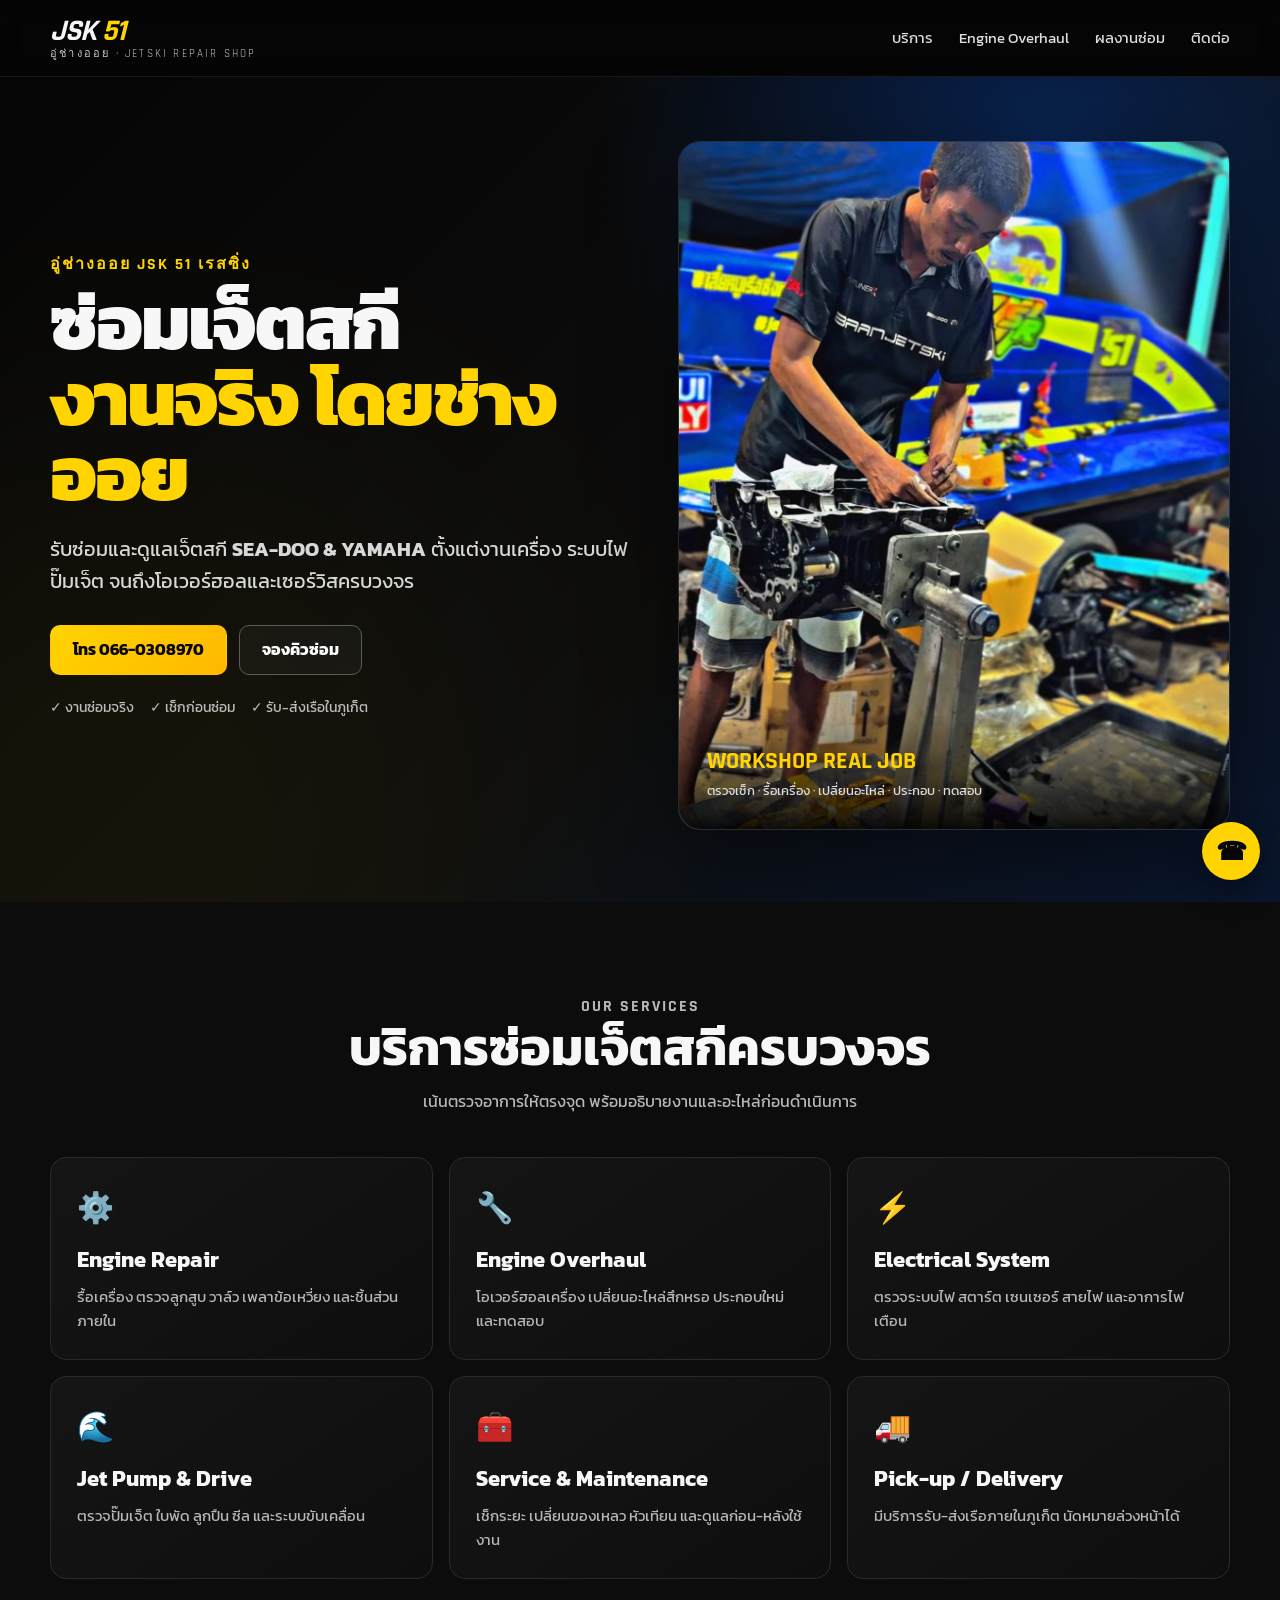
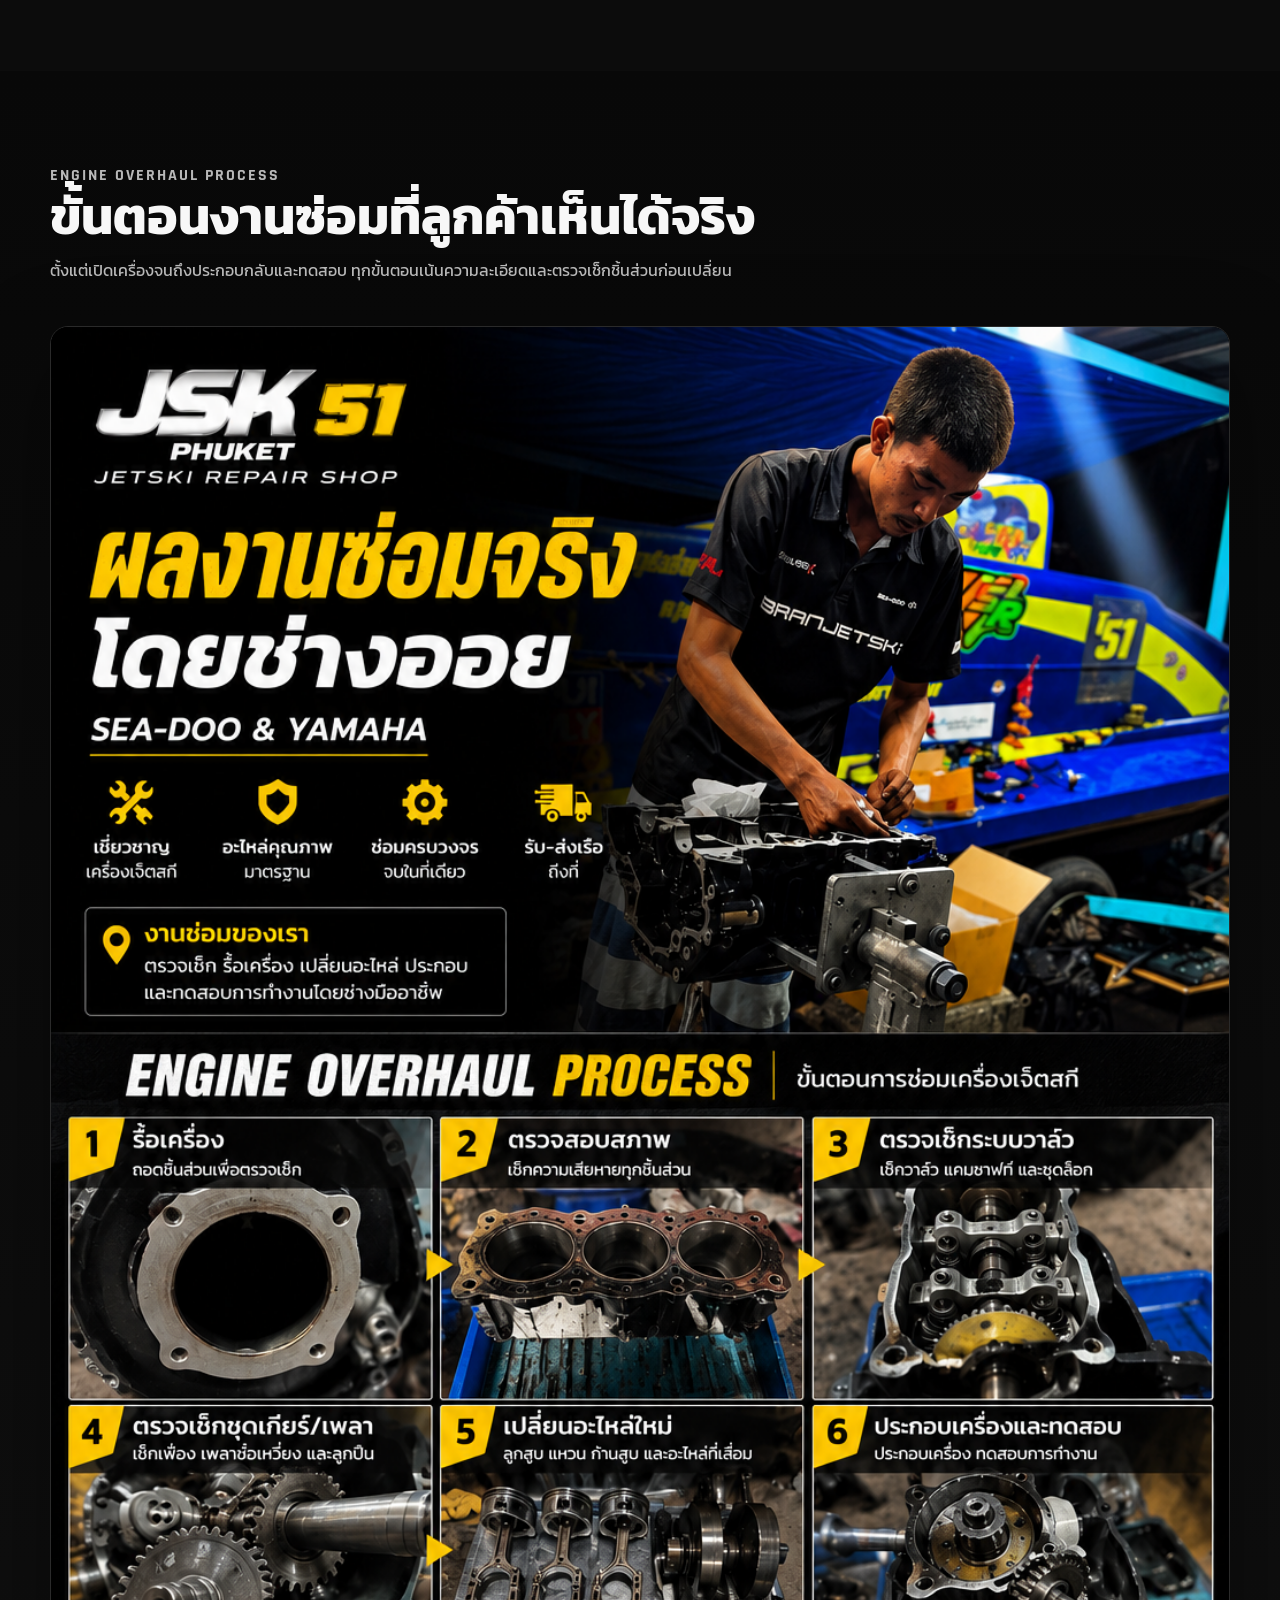
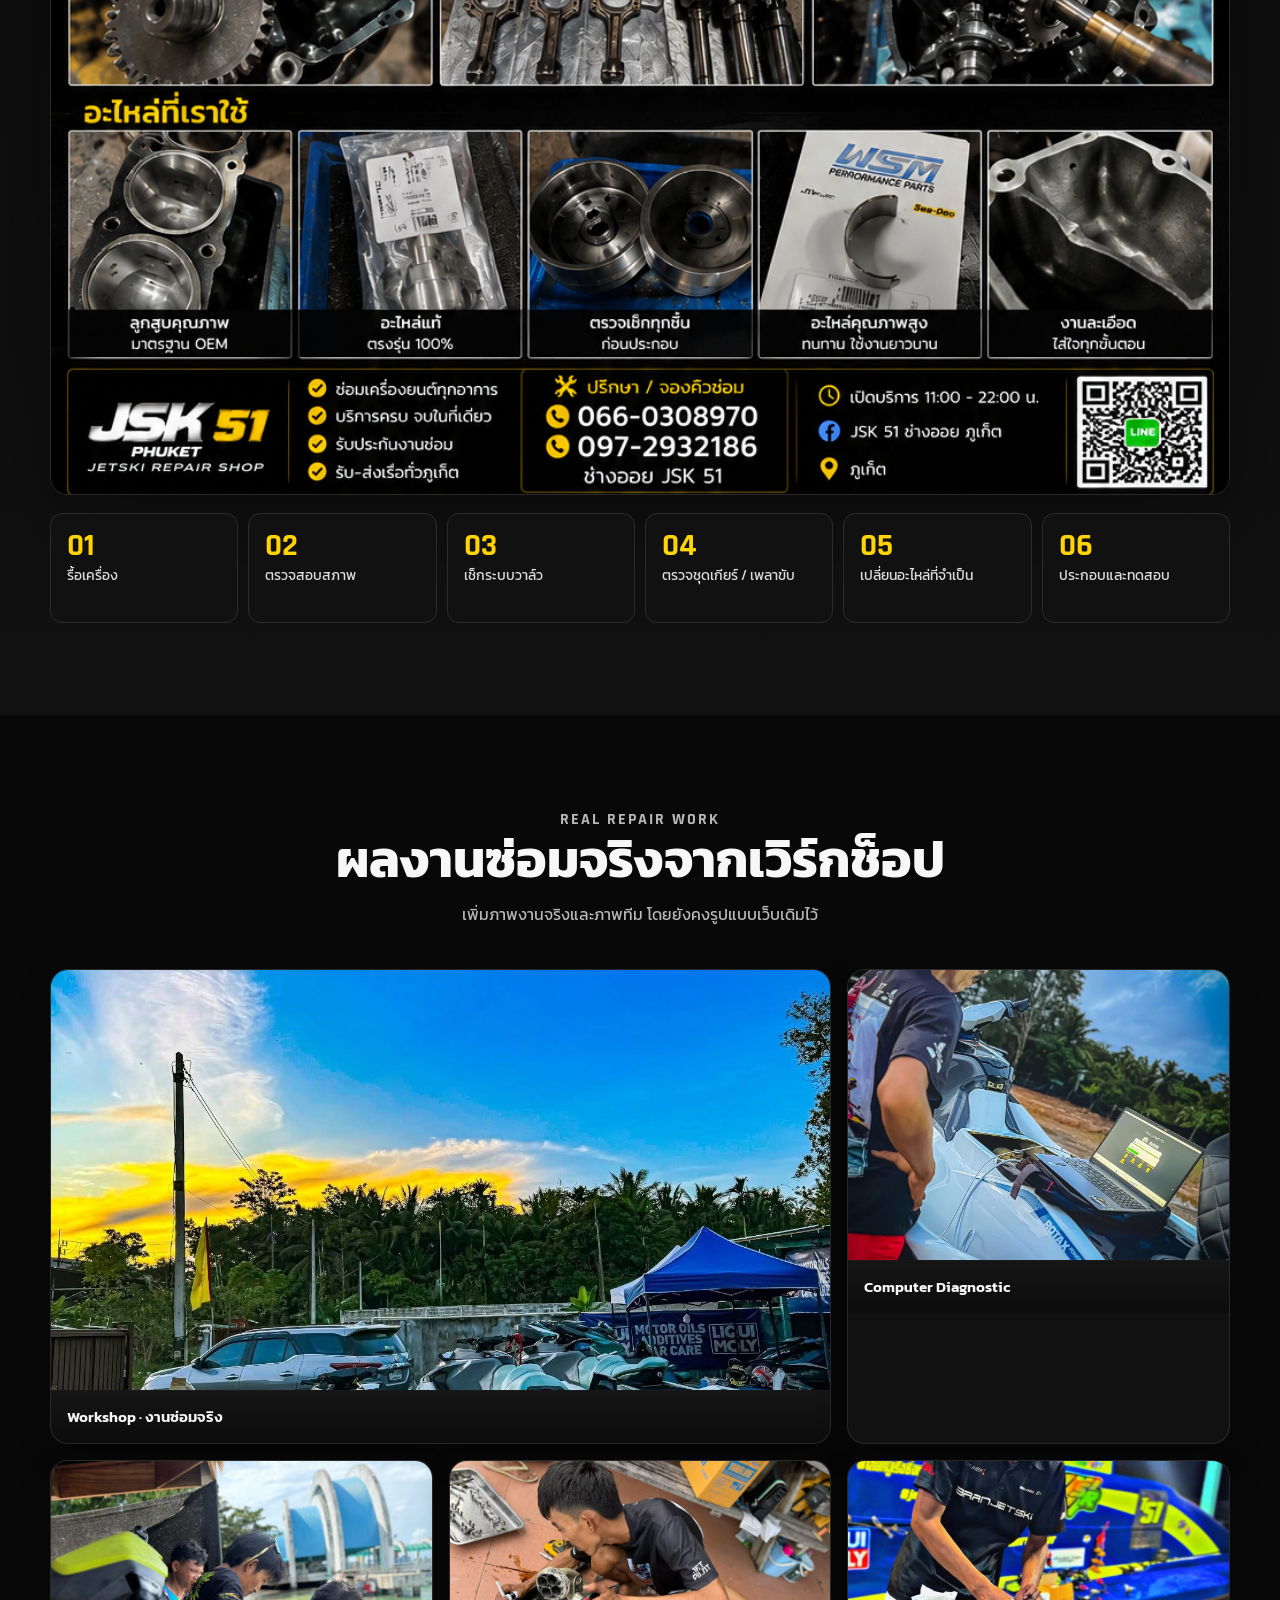
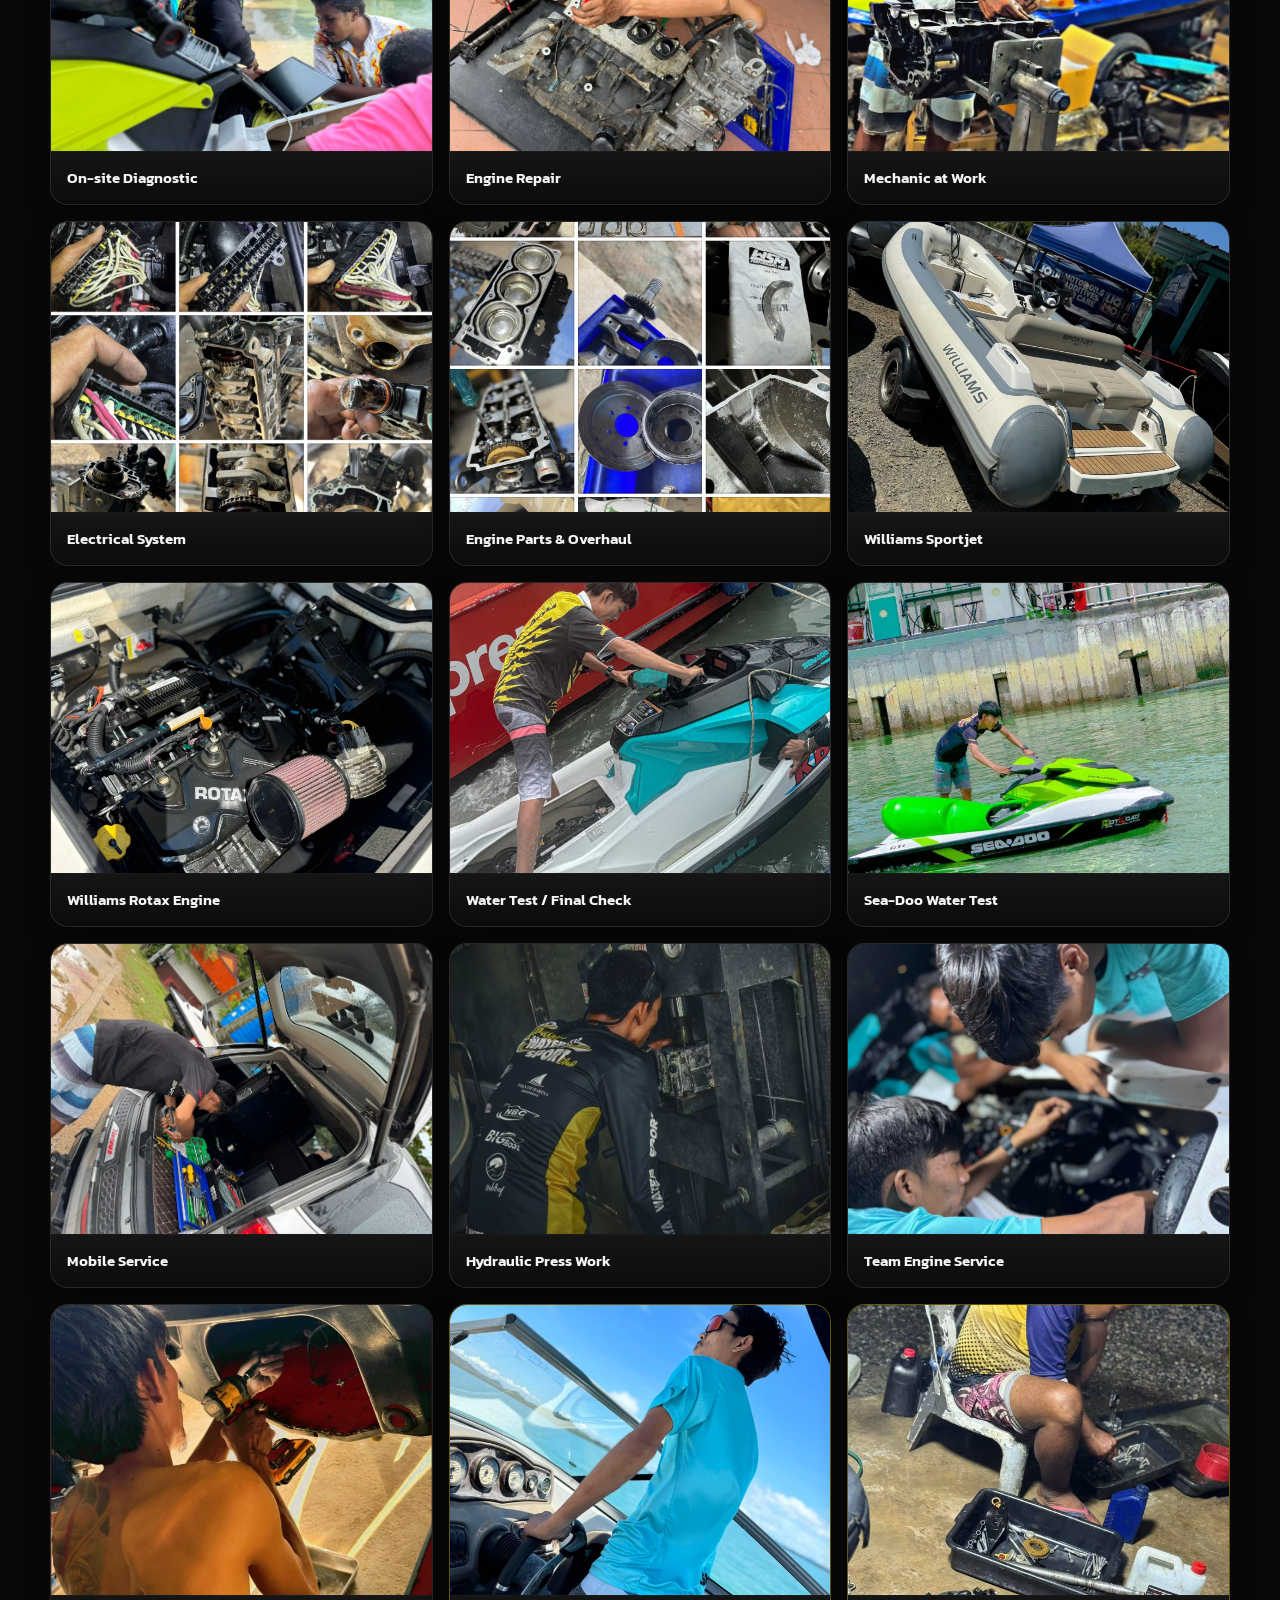
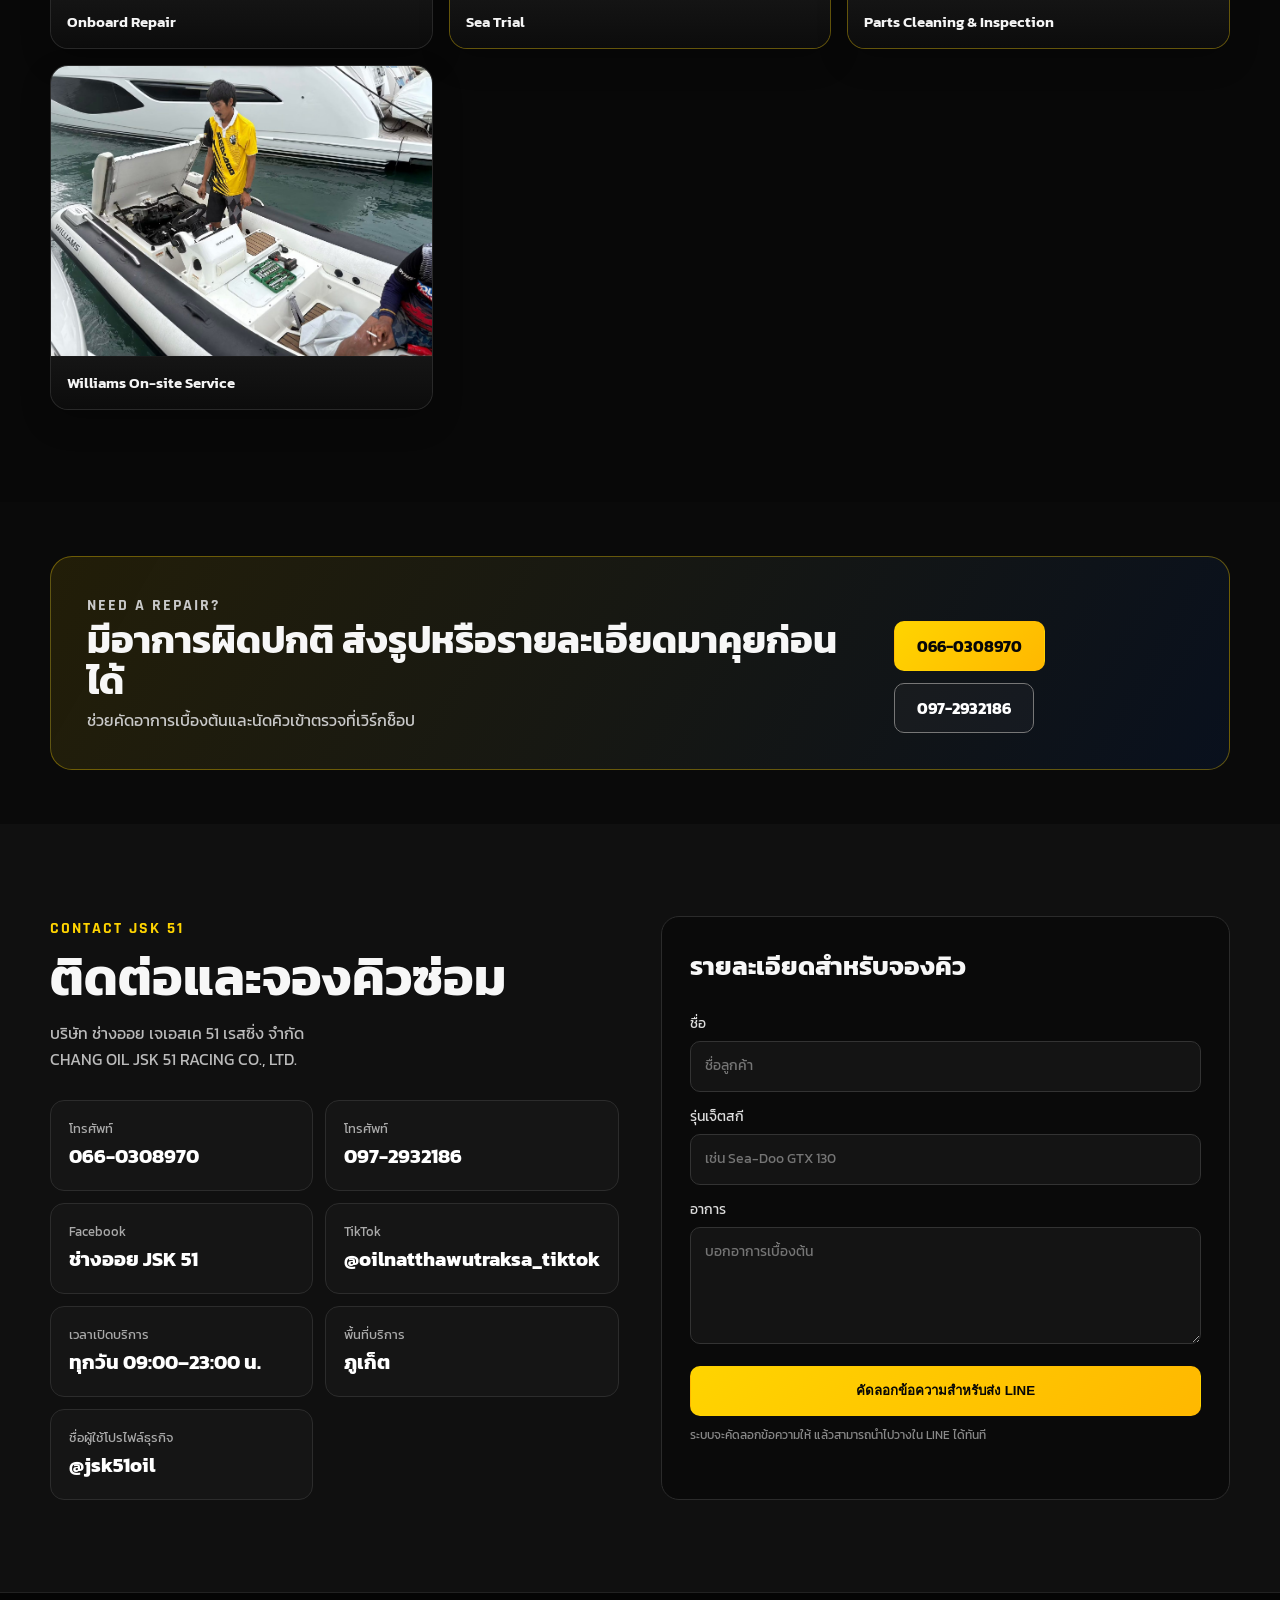
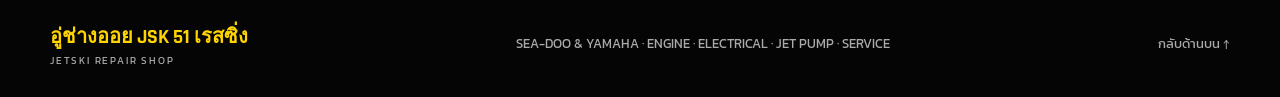
==== index.html @ 85e7b289 "Add files via upload" ====
<!doctype html>
<html lang="th">
<head>
  <meta charset="utf-8">
  <meta name="viewport" content="width=device-width, initial-scale=1">
  <title>อู่ช่างออย JSK 51 เรสซิ่ง | ซ่อมเจ็ตสกี Sea-Doo Yamaha ภูเก็ต</title>

<meta name="description" content="อู่ช่างออย JSK 51 เรสซิ่ง ภูเก็ต รับซ่อมเจ็ตสกี Sea-Doo และ Yamaha งานเครื่อง Engine Overhaul ระบบไฟ ปั๊มเจ็ต เซอร์วิส ตรวจเช็กด้วยคอมพิวเตอร์ และรับ-ส่งเรือในภูเก็ต โทร 066-0308970">

<meta name="robots" content="index, follow">

<link rel="canonical" href="https://rodmayonly-web.github.io/-JSK51-OIL-JETSKI/">

<meta property="og:title" content="อู่ช่างออย JSK 51 เรสซิ่ง | Jetski Repair Shop Phuket">
<meta property="og:description" content="รับซ่อมเจ็ตสกี Sea-Doo & Yamaha งานเครื่อง ระบบไฟ ปั๊มเจ็ต Engine Overhaul และบริการรับ-ส่งในภูเก็ต">
<meta property="og:type" content="website">
<meta property="og:url" content="https://rodmayonly-web.github.io/-JSK51-OIL-JETSKI/">
<meta property="og:image" content="https://rodmayonly-web.github.io/-JSK51-OIL-JETSKI/workshop-main.jpg">

<meta name="twitter:card" content="summary_large_image">

<link rel="preconnect" href="https://fonts.googleapis.com">
<link rel="preconnect" href="https://fonts.gstatic.com" crossorigin>
<link href="https://fonts.googleapis.com/css2?family=Kanit:wght@300;400;500;600;700;800&family=Rajdhani:wght@600;700&display=swap" rel="stylesheet">
<link rel="stylesheet" href="styles.css">
</head>
<body>
  <header class="site-header" id="top">
    <div class="container nav">
      <a class="brand" href="#top" aria-label="อู่ช่างออย JSK 51 เรสซิ่ง">
        <span class="brand-main">JSK <b>51</b></span>
        <span class="brand-sub">อู่ช่างออย · JETSKI REPAIR SHOP</span>
      </a>
      <button class="menu-btn" aria-label="เปิดเมนู" aria-expanded="false">☰</button>
      <nav class="nav-links">
        <a href="#services">บริการ</a>
        <a href="#overhaul">Engine Overhaul</a>
        <a href="#work">ผลงานซ่อม</a>
        <a href="#contact">ติดต่อ</a>
      </nav>
    </div>
  </header>

  <main>
    <section class="hero">
      <div class="hero-overlay"></div>
      <div class="container hero-grid">
        <div class="hero-copy">
          <p class="eyebrow">อู่ช่างออย JSK 51 เรสซิ่ง</p>
          <h1>ซ่อมเจ็ตสกี<br><span>งานจริง โดยช่างออย</span></h1>
          <p class="hero-text">รับซ่อมและดูแลเจ็ตสกี <strong>SEA-DOO & YAMAHA</strong> ตั้งแต่งานเครื่อง ระบบไฟ ปั๊มเจ็ต จนถึงโอเวอร์ฮอลและเซอร์วิสครบวงจร</p>
          <div class="hero-actions">
            <a class="btn btn-primary" href="tel:0660308970">โทร 066-0308970</a>
            <a class="btn btn-outline" href="#contact">จองคิวซ่อม</a>
          </div>
          <div class="hero-badges"><span>✓ งานซ่อมจริง</span><span>✓ เช็กก่อนซ่อม</span><span>✓ รับ-ส่งเรือในภูเก็ต</span></div>
        </div>
        <div class="hero-card">
          <img src="mechanic-working.jpg" alt="ช่างกำลังซ่อมเจ็ตสกี JSK 51">
          <div class="hero-card-caption"><strong>WORKSHOP REAL JOB</strong><span>ตรวจเช็ก · รื้อเครื่อง · เปลี่ยนอะไหล่ · ประกอบ · ทดสอบ</span></div>
        </div>
      </div>
    </section>

    <section class="section services" id="services">
      <div class="container">
        <div class="section-head"><p class="eyebrow">OUR SERVICES</p><h2>บริการซ่อมเจ็ตสกีครบวงจร</h2><p>เน้นตรวจอาการให้ตรงจุด พร้อมอธิบายงานและอะไหล่ก่อนดำเนินการ</p></div>
        <div class="service-grid">
          <article class="service-card"><div class="icon">⚙️</div><h3>Engine Repair</h3><p>รื้อเครื่อง ตรวจลูกสูบ วาล์ว เพลาข้อเหวี่ยง และชิ้นส่วนภายใน</p></article>
          <article class="service-card"><div class="icon">🔧</div><h3>Engine Overhaul</h3><p>โอเวอร์ฮอลเครื่อง เปลี่ยนอะไหล่สึกหรอ ประกอบใหม่และทดสอบ</p></article>
          <article class="service-card"><div class="icon">⚡</div><h3>Electrical System</h3><p>ตรวจระบบไฟ สตาร์ต เซนเซอร์ สายไฟ และอาการไฟเตือน</p></article>
          <article class="service-card"><div class="icon">🌊</div><h3>Jet Pump & Drive</h3><p>ตรวจปั๊มเจ็ต ใบพัด ลูกปืน ซีล และระบบขับเคลื่อน</p></article>
          <article class="service-card"><div class="icon">🧰</div><h3>Service & Maintenance</h3><p>เช็กระยะ เปลี่ยนของเหลว หัวเทียน และดูแลก่อน-หลังใช้งาน</p></article>
          <article class="service-card"><div class="icon">🚚</div><h3>Pick-up / Delivery</h3><p>มีบริการรับ-ส่งเรือภายในภูเก็ต นัดหมายล่วงหน้าได้</p></article>
        </div>
      </div>
    </section>

    <section class="section overhaul" id="overhaul">
      <div class="container">
        <div class="section-head left"><p class="eyebrow">ENGINE OVERHAUL PROCESS</p><h2>ขั้นตอนงานซ่อมที่ลูกค้าเห็นได้จริง</h2><p>ตั้งแต่เปิดเครื่องจนถึงประกอบกลับและทดสอบ ทุกขั้นตอนเน้นความละเอียดและตรวจเช็กชิ้นส่วนก่อนเปลี่ยน</p></div>
        <div class="poster-wrap"><img src="engine-overhaul.png" alt="ขั้นตอน Engine Overhaul ของ JSK 51"></div>
        <div class="process-grid">
          <div><b>01</b><span>รื้อเครื่อง</span></div><div><b>02</b><span>ตรวจสอบสภาพ</span></div><div><b>03</b><span>เช็กระบบวาล์ว</span></div><div><b>04</b><span>ตรวจชุดเกียร์ / เพลาขับ</span></div><div><b>05</b><span>เปลี่ยนอะไหล่ที่จำเป็น</span></div><div><b>06</b><span>ประกอบและทดสอบ</span></div>
        </div>
      </div>
    </section>

    <section class="section work" id="work">
      <div class="container">
        <div class="section-head"><p class="eyebrow">REAL REPAIR WORK</p><h2>ผลงานซ่อมจริงจากเวิร์กช็อป</h2><p>เพิ่มภาพงานจริงและภาพทีม โดยยังคงรูปแบบเว็บเดิมไว้</p></div>
        <div class="work-gallery">
         <figure><img src="workshop-main.jpg" alt="บรรยากาศอู่ JSK 51"><figcaption>Workshop · งานซ่อมจริง</figcaption></figure>

<figure><img src="diagnostic-gtx.jpg" alt="ตรวจเช็ก Sea-Doo GTX ด้วยคอมพิวเตอร์"><figcaption>Computer Diagnostic</figcaption></figure>

<figure><img src="onsite-diagnostic.jpg" alt="ตรวจเช็กเจ็ตสกีหน้างาน"><figcaption>On-site Diagnostic</figcaption></figure>

<figure><img src="engine-repair.jpg" alt="งานซ่อมเครื่องเจ็ตสกี"><figcaption>Engine Repair</figcaption></figure>

<figure><img src="mechanic-working.jpg" alt="ช่างออยกำลังซ่อมเครื่อง"><figcaption>Mechanic at Work</figcaption></figure>

<figure><img src="electrical-system.jpg" alt="งานระบบไฟเจ็ตสกี"><figcaption>Electrical System</figcaption></figure>

<figure><img src="engine-parts-overhaul.jpg" alt="อะไหล่และงานโอเวอร์ฮอล"><figcaption>Engine Parts & Overhaul</figcaption></figure>

<figure><img src="williams-sportjet.jpg" alt="Williams Sportjet"><figcaption>Williams Sportjet</figcaption></figure>

<figure><img src="williams-rotax-engine.jpg" alt="เครื่องยนต์ Rotax Williams"><figcaption>Williams Rotax Engine</figcaption></figure>

<figure><img src="water-test.jpg" alt="ทดสอบเจ็ตสกีหลังซ่อม"><figcaption>Water Test / Final Check</figcaption></figure> 
        <figure><img src="water-test-seadoo.jpg" alt="ทดสอบ Sea-Doo หลังซ่อม"><figcaption>Sea-Doo Water Test</figcaption></figure>

<figure><img src="mobile-tool-service.jpg" alt="บริการซ่อมหน้างานพร้อมเครื่องมือ"><figcaption>Mobile Service</figcaption></figure>

<figure><img src="hydraulic-press-work.jpg" alt="งานอัดและถอดชิ้นส่วนด้วยเครื่องไฮดรอลิก"><figcaption>Hydraulic Press Work</figcaption></figure>

<figure><img src="team-engine-service.jpg" alt="ทีมช่างตรวจเช็กเครื่องยนต์เจ็ตสกี"><figcaption>Team Engine Service</figcaption></figure>

<figure><img src="onboard-repair.jpg" alt="ซ่อมระบบภายในเรือและเจ็ตสกีหน้างาน"><figcaption>Onboard Repair</figcaption></figure>

<figure><img src="sea-trial.jpg" alt="ทดสอบการทำงานในทะเลหลังซ่อม"><figcaption>Sea Trial</figcaption></figure>

<figure><img src="parts-cleaning.jpg" alt="ล้างและตรวจชิ้นส่วนเครื่องยนต์"><figcaption>Parts Cleaning & Inspection</figcaption></figure>

<figure><img src="williams-onsite-service.jpg" alt="บริการซ่อม Williams Sportjet หน้างาน"><figcaption>Williams On-site Service</figcaption></figure>
        </div>
      </div>
    </section>

    <section class="section cta">
      <div class="container cta-box">
        <div><p class="eyebrow">NEED A REPAIR?</p><h2>มีอาการผิดปกติ ส่งรูปหรือรายละเอียดมาคุยก่อนได้</h2><p>ช่วยคัดอาการเบื้องต้นและนัดคิวเข้าตรวจที่เวิร์กช็อป</p></div>
        <div class="cta-actions"><a class="btn btn-primary" href="tel:0660308970">066-0308970</a><a class="btn btn-outline light" href="tel:0972932186">097-2932186</a></div>
      </div>
    </section>

    <section class="section contact" id="contact">
      <div class="container contact-grid">
        <div>
          <p class="eyebrow">CONTACT JSK 51</p><h2>ติดต่อและจองคิวซ่อม</h2><p class="contact-lead">บริษัท ช่างออย เจเอสเค 51 เรสซิ่ง จำกัด<br>CHANG OIL JSK 51 RACING CO., LTD.</p>
          <div class="contact-cards">
  <a href="tel:0660308970">
    <span>โทรศัพท์</span>
    <strong>066-0308970</strong>
  </a>

  <a href="tel:0972932186">
    <span>โทรศัพท์</span>
    <strong>097-2932186</strong>
  </a>

  <a href="https://facebook.com/nattwut.raksa" target="_blank">
    <span>Facebook</span>
    <strong>ช่างออย JSK 51</strong>
  </a>

  <a href="https://tiktok.com/@oilnatthawutraksa_tiktok" target="_blank">
    <span>TikTok</span>
    <strong>@oilnatthawutraksa_tiktok</strong>
  </a>

  <div>
    <span>เวลาเปิดบริการ</span>
    <strong>ทุกวัน 09:00–23:00 น.</strong>
  </div>

  <div>
    <span>พื้นที่บริการ</span>
    <strong>ภูเก็ต</strong>
  </div>

  <div>
    <span>ชื่อผู้ใช้โปรไฟล์ธุรกิจ</span>
    <strong>@jsk51oil</strong>
  </div>
</div>
        </div>
        <form class="contact-form" onsubmit="return sendToLine(event)">
          <h3>รายละเอียดสำหรับจองคิว</h3>
          <label>ชื่อ<input id="name" type="text" placeholder="ชื่อลูกค้า"></label>
          <label>รุ่นเจ็ตสกี<input id="model" type="text" placeholder="เช่น Sea-Doo GTX 130"></label>
          <label>อาการ<textarea id="issue" rows="4" placeholder="บอกอาการเบื้องต้น"></textarea></label>
          <button class="btn btn-primary full" type="submit">คัดลอกข้อความสำหรับส่ง LINE</button>
          <p class="form-note" id="formNote">ระบบจะคัดลอกข้อความให้ แล้วสามารถนำไปวางใน LINE ได้ทันที</p>
        </form>
      </div>
    </section>
  </main>

  <footer><div class="container footer-inner"><div><strong>อู่ช่างออย JSK 51 เรสซิ่ง</strong><span>JETSKI REPAIR SHOP</span></div><p>SEA-DOO & YAMAHA · ENGINE · ELECTRICAL · JET PUMP · SERVICE</p><a href="#top">กลับด้านบน ↑</a></div></footer>
  <a class="floating-call" href="tel:0660308970" aria-label="โทรหาJSK 51 ช่างออย">☎</a>
  <script src="script.js"></script>
</body>
</html>
---- styles.css ----
:root{--bg:#070707;--bg2:#101010;--card:#151515;--yellow:#ffd400;--yellow2:#ffb800;--blue:#005cff;--text:#f7f7f7;--muted:#b8b8b8;--line:#2a2a2a}
*{box-sizing:border-box}html{scroll-behavior:smooth}body{margin:0;background:var(--bg);color:var(--text);font-family:"Kanit",sans-serif;line-height:1.6}img{max-width:100%;display:block}a{color:inherit;text-decoration:none}.container{width:min(1180px,calc(100% - 36px));margin:auto}.site-header{position:sticky;top:0;z-index:50;background:rgba(5,5,5,.86);backdrop-filter:blur(14px);border-bottom:1px solid rgba(255,255,255,.08)}.nav{min-height:76px;display:flex;align-items:center;justify-content:space-between;gap:28px}.brand{display:flex;flex-direction:column;line-height:1}.brand-main{font-family:"Rajdhani",sans-serif;font-weight:700;font-size:30px;font-style:italic;letter-spacing:-1px}.brand-main b{color:var(--yellow)}.brand-sub{font-family:"Rajdhani",sans-serif;font-size:11px;letter-spacing:2.2px;color:#c8c8c8;margin-top:3px}.nav-links{display:flex;gap:26px;font-size:15px}.nav-links a{color:#ddd}.nav-links a:hover{color:var(--yellow)}.menu-btn{display:none;background:none;border:0;color:#fff;font-size:26px}.hero{position:relative;overflow:hidden;padding:64px 0 72px;background:radial-gradient(circle at 82% 8%,rgba(0,92,255,.28),transparent 35%),linear-gradient(135deg,#050505 0%,#0d0d0d 58%,#0a1730 100%)}.hero:before{content:"";position:absolute;left:-120px;bottom:-160px;width:500px;height:500px;background:var(--yellow);filter:blur(180px);opacity:.08}.hero-grid{position:relative;display:grid;grid-template-columns:1.03fr .97fr;gap:42px;align-items:center}.eyebrow{margin:0 0 8px;color:var(--yellow);font-family:"Rajdhani",sans-serif;font-weight:700;letter-spacing:2px}.hero h1{font-size:clamp(48px,6vw,82px);line-height:.98;margin:0 0 22px;font-weight:800;letter-spacing:-2px}.hero h1 span{color:var(--yellow)}.hero-text{max-width:680px;font-size:20px;color:#d8d8d8}.hero-actions,.cta-actions{display:flex;gap:12px;flex-wrap:wrap;margin-top:28px}.btn{display:inline-flex;align-items:center;justify-content:center;min-height:50px;padding:0 22px;border-radius:10px;font-weight:700;border:1px solid transparent;transition:.2s transform,.2s background}.btn:hover{transform:translateY(-2px)}.btn-primary{background:linear-gradient(135deg,var(--yellow),var(--yellow2));color:#070707}.btn-outline{border-color:#5b5b5b;background:rgba(255,255,255,.03);color:#fff}.btn-outline.light{border-color:#777}.hero-badges{display:flex;gap:16px;flex-wrap:wrap;margin-top:22px;color:#bdbdbd;font-size:14px}.hero-card{position:relative;border-radius:22px;overflow:hidden;border:1px solid rgba(255,255,255,.12);box-shadow:0 30px 90px rgba(0,0,0,.45)}.hero-card img{aspect-ratio:4/5;object-fit:cover}.hero-card-caption{position:absolute;left:0;right:0;bottom:0;padding:28px;background:linear-gradient(transparent,rgba(0,0,0,.92));display:flex;flex-direction:column}.hero-card-caption strong{font-family:"Rajdhani";font-size:24px;color:var(--yellow)}.hero-card-caption span{font-size:13px;color:#ddd}.section{padding:92px 0}.section-head{text-align:center;max-width:800px;margin:0 auto 42px}.section-head.left{text-align:left;margin-left:0}.section-head h2,.contact h2,.cta h2{font-size:clamp(34px,4vw,54px);line-height:1.08;margin:0 0 14px}.section-head p{color:var(--muted);margin:0}.services{background:#0c0c0c}.service-grid{display:grid;grid-template-columns:repeat(3,1fr);gap:16px}.service-card{padding:26px;border:1px solid var(--line);background:linear-gradient(145deg,#151515,#0e0e0e);border-radius:16px}.service-card .icon{font-size:30px;margin-bottom:10px}.service-card h3{margin:0 0 8px;font-size:22px}.service-card p{margin:0;color:var(--muted);font-size:15px}.overhaul{background:linear-gradient(180deg,#080808,#111)}.poster-wrap{border:1px solid #2a2a2a;border-radius:18px;overflow:hidden;background:#000;box-shadow:0 28px 90px rgba(0,0,0,.38)}.poster-wrap img{width:100%}.process-grid{display:grid;grid-template-columns:repeat(6,1fr);gap:10px;margin-top:18px}.process-grid div{border:1px solid #2b2b2b;background:#111;border-radius:12px;padding:16px;min-height:110px}.process-grid b{display:block;font-family:"Rajdhani";font-size:32px;color:var(--yellow);line-height:1}.process-grid span{font-size:14px;color:#ddd}.work{background:#080808}.work-gallery{display:grid;grid-template-columns:repeat(3,1fr);gap:14px}.work-gallery figure{margin:0;position:relative;overflow:hidden;border-radius:18px;border:1px solid var(--line);background:#111}.work-gallery img{width:100%;aspect-ratio:4/3;object-fit:cover}.work-gallery figcaption{padding:12px 14px;color:#ddd;font-size:14px;background:#111}.work-gallery figure:first-child{grid-column:span 2}.work-gallery figure:first-child img{aspect-ratio:16/9}.cta{padding:54px 0;background:#0a0a0a}.cta-box{border:1px solid rgba(255,212,0,.35);border-radius:22px;padding:36px;display:flex;justify-content:space-between;align-items:center;gap:30px;background:linear-gradient(120deg,rgba(255,212,0,.1),rgba(0,92,255,.08))}.cta h2{font-size:clamp(28px,3vw,42px);margin-bottom:6px}.cta p{margin:0;color:#c9c9c9}.contact{background:#101010}.contact-grid{display:grid;grid-template-columns:1fr 1fr;gap:42px}.contact-lead{color:#bbb}.contact-cards{display:grid;grid-template-columns:1fr 1fr;gap:12px;margin-top:28px}.contact-cards>a,.contact-cards>div{padding:18px;border:1px solid #2c2c2c;border-radius:14px;background:#151515;display:flex;flex-direction:column}.contact-cards span{font-size:13px;color:#aaa}.contact-cards strong{font-size:20px;color:#fff}.contact-form{background:#0a0a0a;border:1px solid #2b2b2b;border-radius:18px;padding:28px}.contact-form h3{margin-top:0;font-size:26px}.contact-form label{display:block;margin-bottom:14px;color:#ddd;font-size:14px}input,textarea{width:100%;margin-top:6px;background:#141414;border:1px solid #333;border-radius:10px;color:#fff;padding:13px 14px;font:inherit}input:focus,textarea:focus{outline:1px solid var(--yellow);border-color:var(--yellow)}.full{width:100%}.form-note{font-size:12px;color:#898989;margin:10px 0 0}footer{border-top:1px solid #222;background:#050505;padding:28px 0}.footer-inner{display:flex;justify-content:space-between;align-items:center;gap:22px;color:#aaa;font-size:13px}.footer-inner>div{display:flex;flex-direction:column}.footer-inner strong{color:var(--yellow);font-family:"Rajdhani";font-size:20px}.footer-inner span{font-size:10px;letter-spacing:1.8px}.floating-call{position:fixed;right:20px;bottom:20px;width:58px;height:58px;border-radius:50%;display:grid;place-items:center;background:var(--yellow);color:#060606;font-size:25px;font-weight:800;box-shadow:0 12px 30px rgba(0,0,0,.4);z-index:80}@media(max-width:900px){.nav-links{display:none;position:absolute;left:18px;right:18px;top:70px;flex-direction:column;background:#111;border:1px solid #2b2b2b;border-radius:14px;padding:18px}.nav-links.open{display:flex}.menu-btn{display:block}.hero-grid,.contact-grid{grid-template-columns:1fr}.hero{padding-top:42px}.hero-card{max-width:680px}.service-grid{grid-template-columns:repeat(2,1fr)}.process-grid{grid-template-columns:repeat(3,1fr)}.cta-box{flex-direction:column;align-items:flex-start}.work-gallery{grid-template-columns:1fr 1fr}.work-gallery figure:first-child{grid-column:1/-1}}@media(max-width:560px){.container{width:min(100% - 24px,1180px)}.section{padding:68px 0}.hero h1{font-size:48px}.hero-text{font-size:17px}.service-grid{grid-template-columns:1fr}.process-grid{grid-template-columns:repeat(2,1fr)}.contact-cards{grid-template-columns:1fr}.footer-inner{flex-direction:column;align-items:flex-start}.work-gallery{grid-template-columns:1fr}.work-gallery figure:first-child{grid-column:auto}}
/* ===== JSK 51 REAL WORK GALLERY UPGRADE ===== */

.work-gallery{
  display:grid;
  grid-template-columns:repeat(3,1fr);
  gap:16px;
}

.work-gallery figure{
  margin:0;
  overflow:hidden;
  border-radius:18px;
  background:#111;
  border:1px solid rgba(255,255,255,.1);
  box-shadow:0 12px 30px rgba(0,0,0,.22);
  transition:transform .25s ease, box-shadow .25s ease;
}

.work-gallery figure:hover{
  transform:translateY(-4px);
  box-shadow:0 18px 40px rgba(0,0,0,.34);
}

.work-gallery img{
  width:100%;
  height:290px;
  object-fit:cover;
  display:block;
}

.work-gallery figcaption{
  padding:14px 16px;
  background:linear-gradient(180deg,#151515,#0c0c0c);
  color:#f5f5f5;
  font-size:15px;
  font-weight:600;
  border-top:1px solid rgba(255,255,255,.06);
}

/* ให้รูปแรกเด่นเป็นภาพหลัก */
.work-gallery figure:first-child{
  grid-column:span 2;
}

.work-gallery figure:first-child img{
  height:420px;
}

/* Williams ให้ดูเป็นหมวดงานพิเศษ */
.work-gallery figure:nth-last-child(2),
.work-gallery figure:nth-last-child(3){
  border-color:rgba(255,212,0,.35);
}

/* มือถือ */
@media(max-width:900px){
  .work-gallery{
    grid-template-columns:repeat(2,1fr);
  }

  .work-gallery figure:first-child{
    grid-column:1/-1;
  }

  .work-gallery img{
    height:240px;
  }

  .work-gallery figure:first-child img{
    height:360px;
  }
}

@media(max-width:560px){
  .work-gallery{
    grid-template-columns:1fr;
    gap:14px;
  }

  .work-gallery figure:first-child{
    grid-column:auto;
  }

  .work-gallery img,
  .work-gallery figure:first-child img{
    height:260px;
  }

  .work-gallery figcaption{
    font-size:14px;
    padding:12px 14px;
  }
}
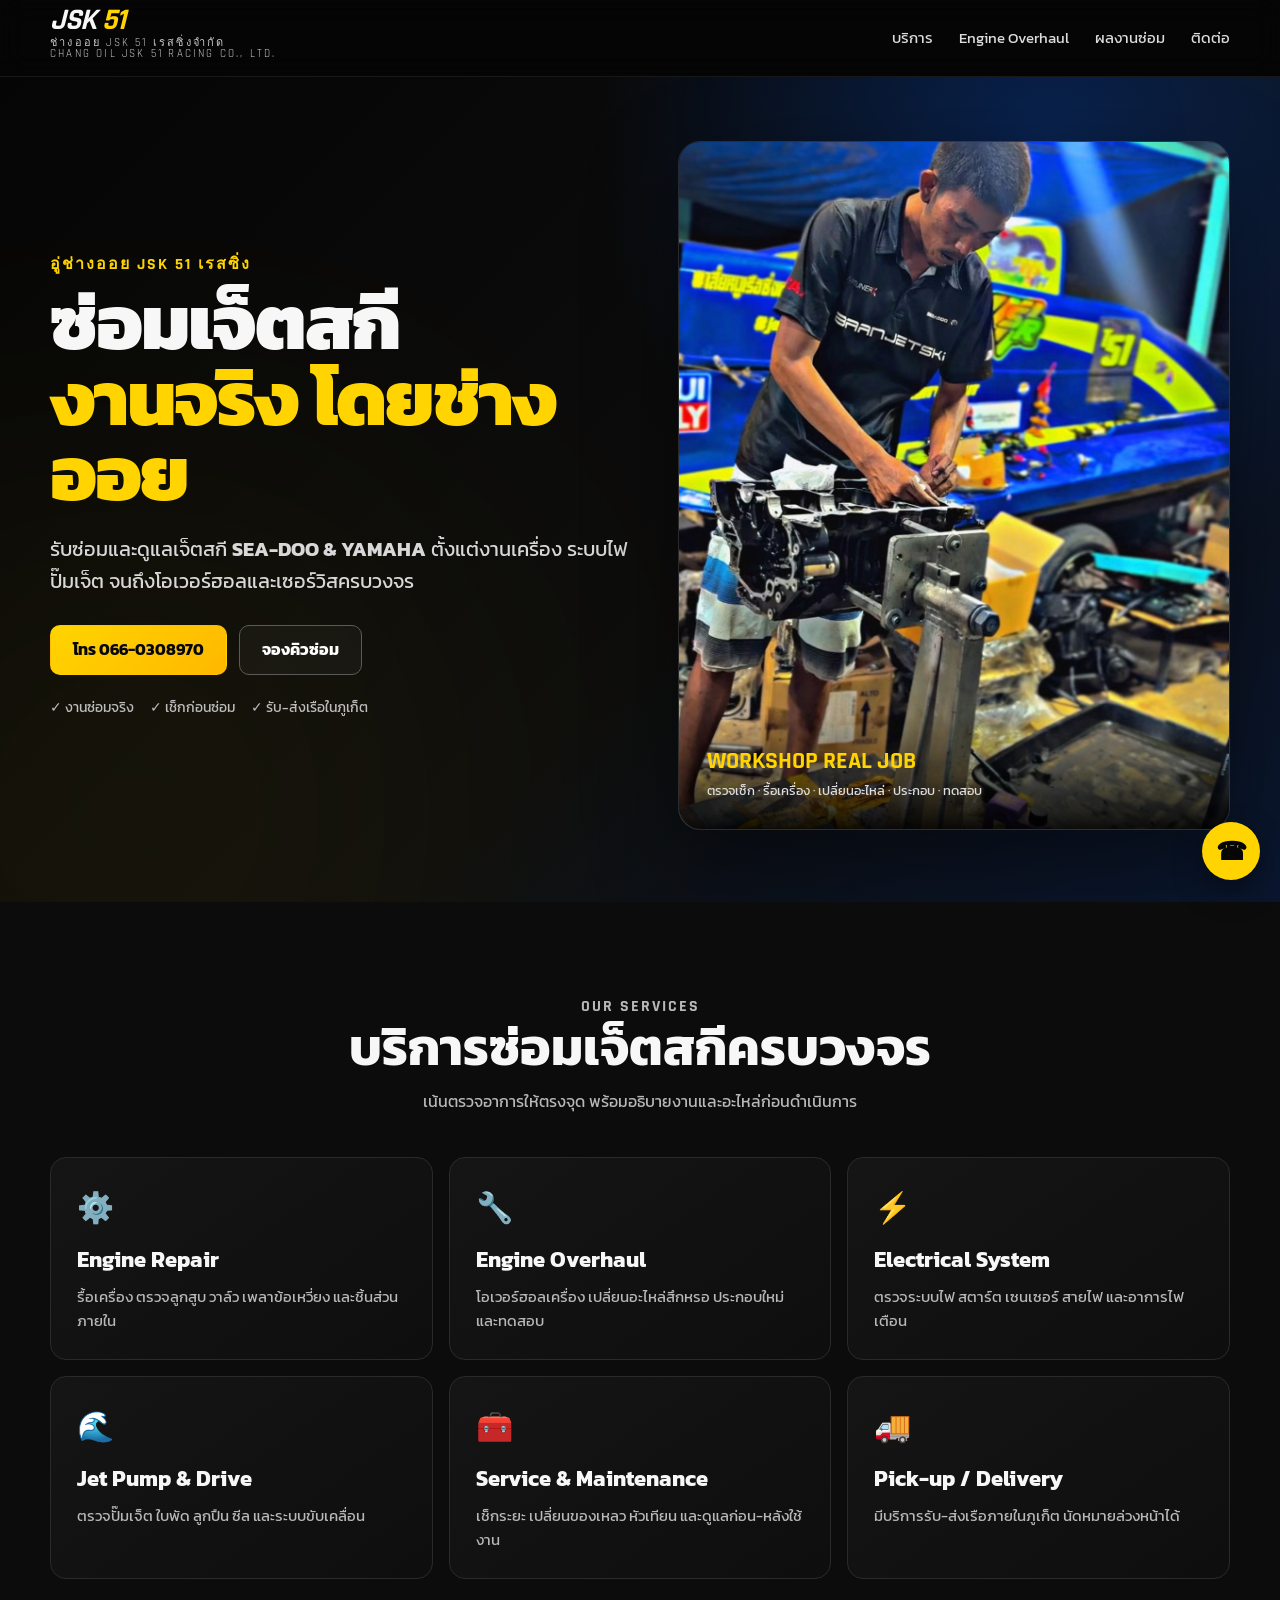
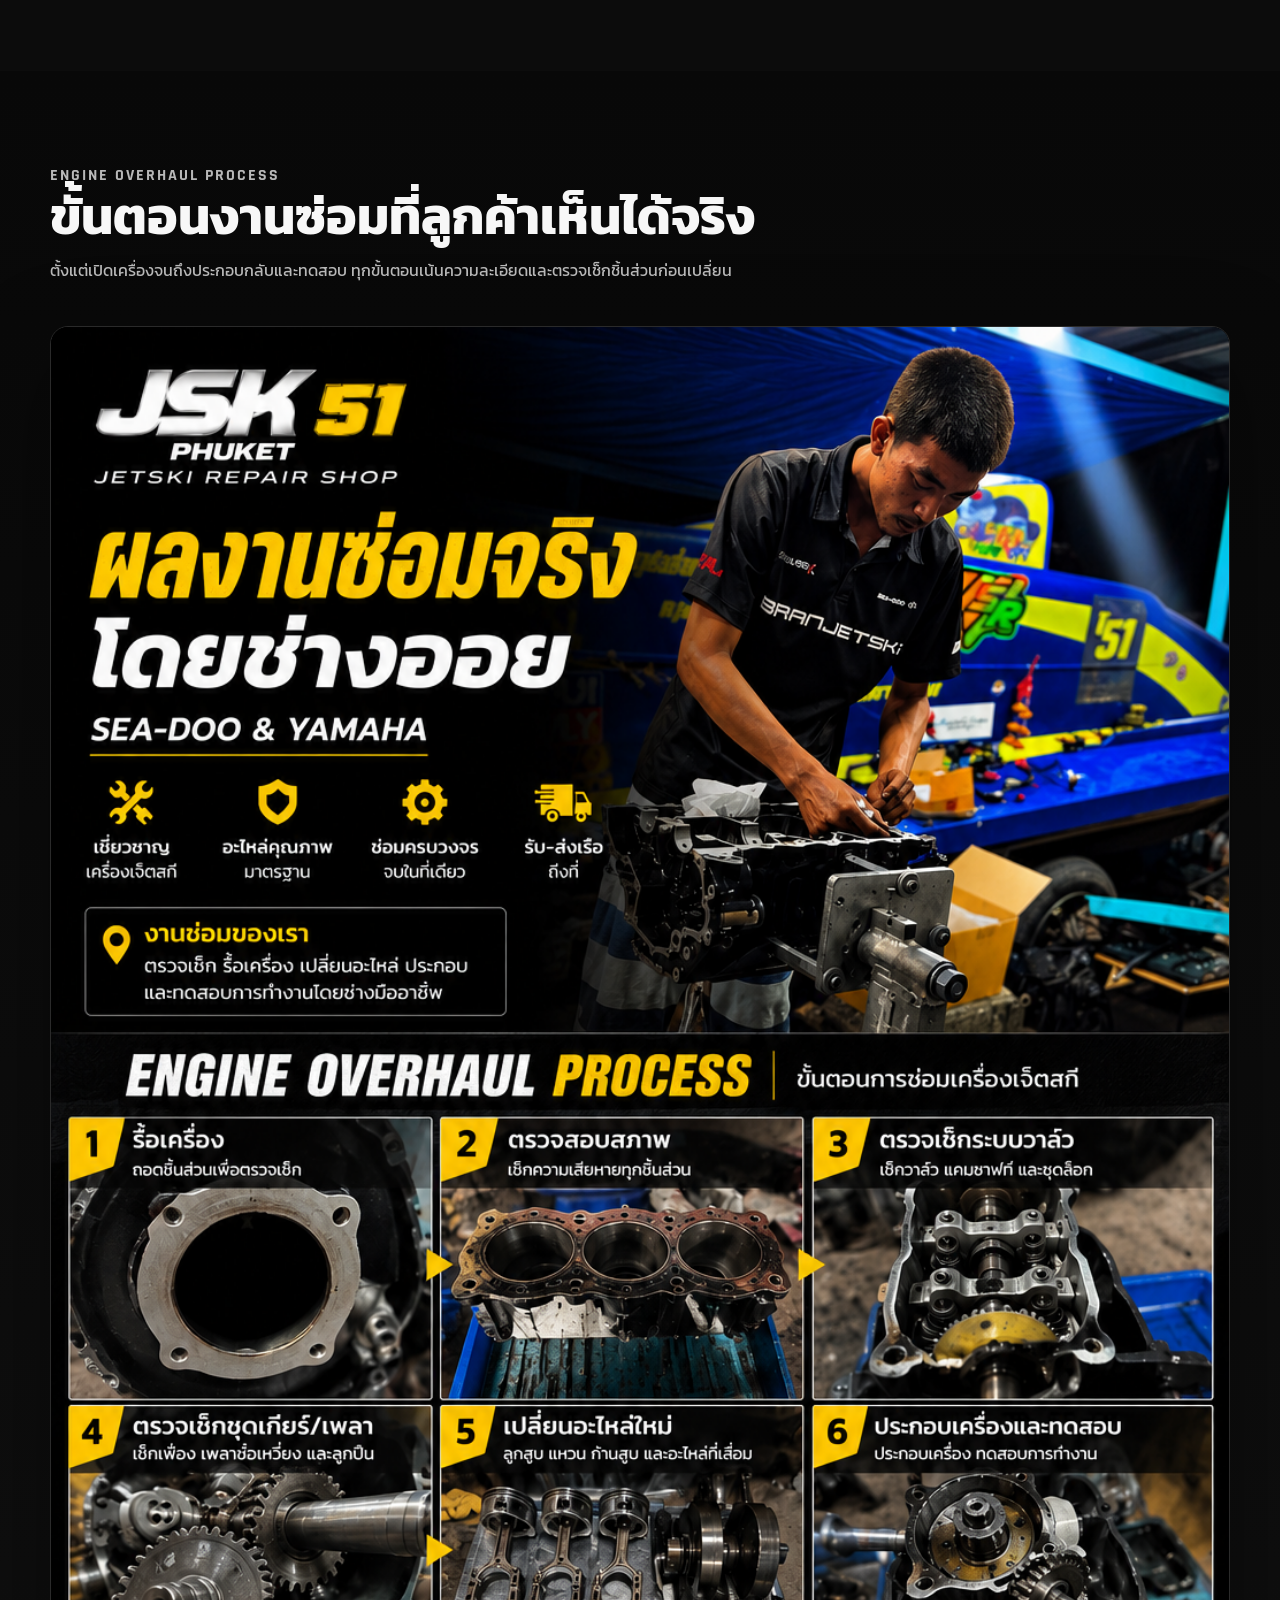
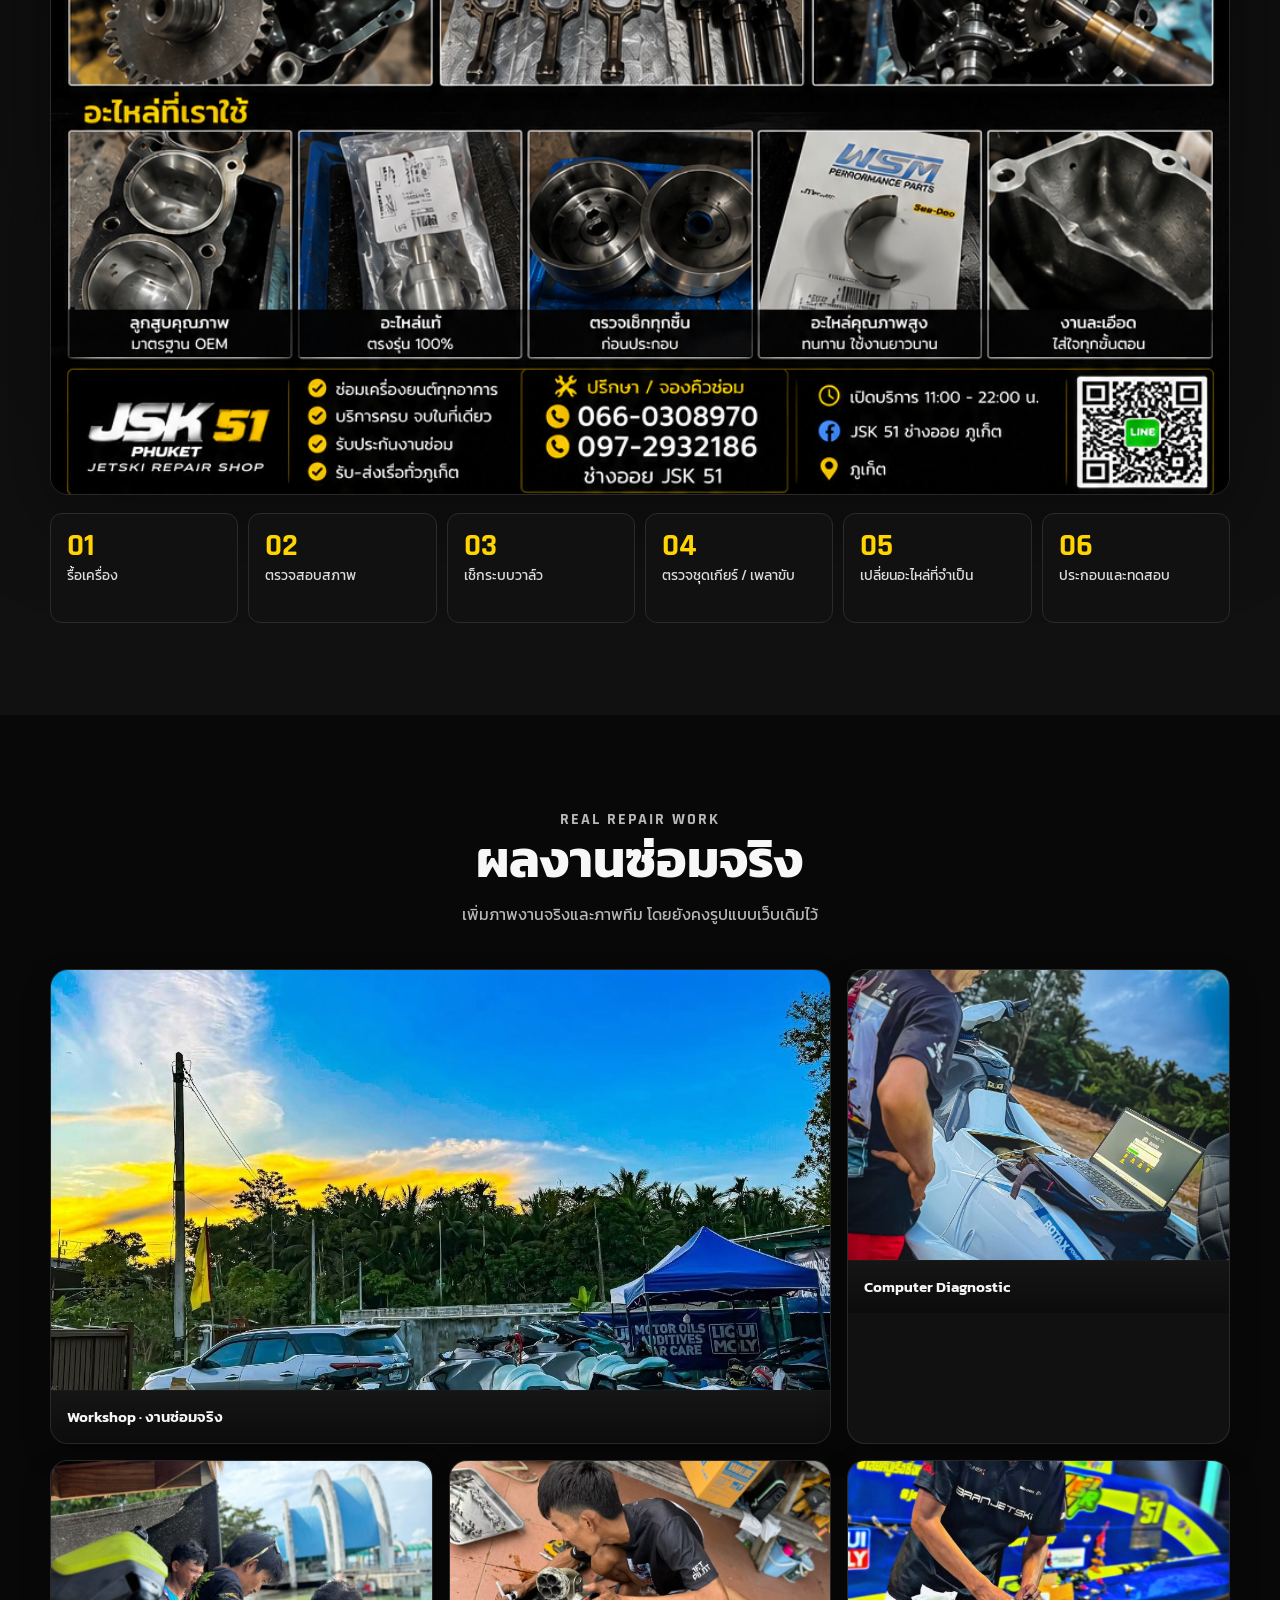
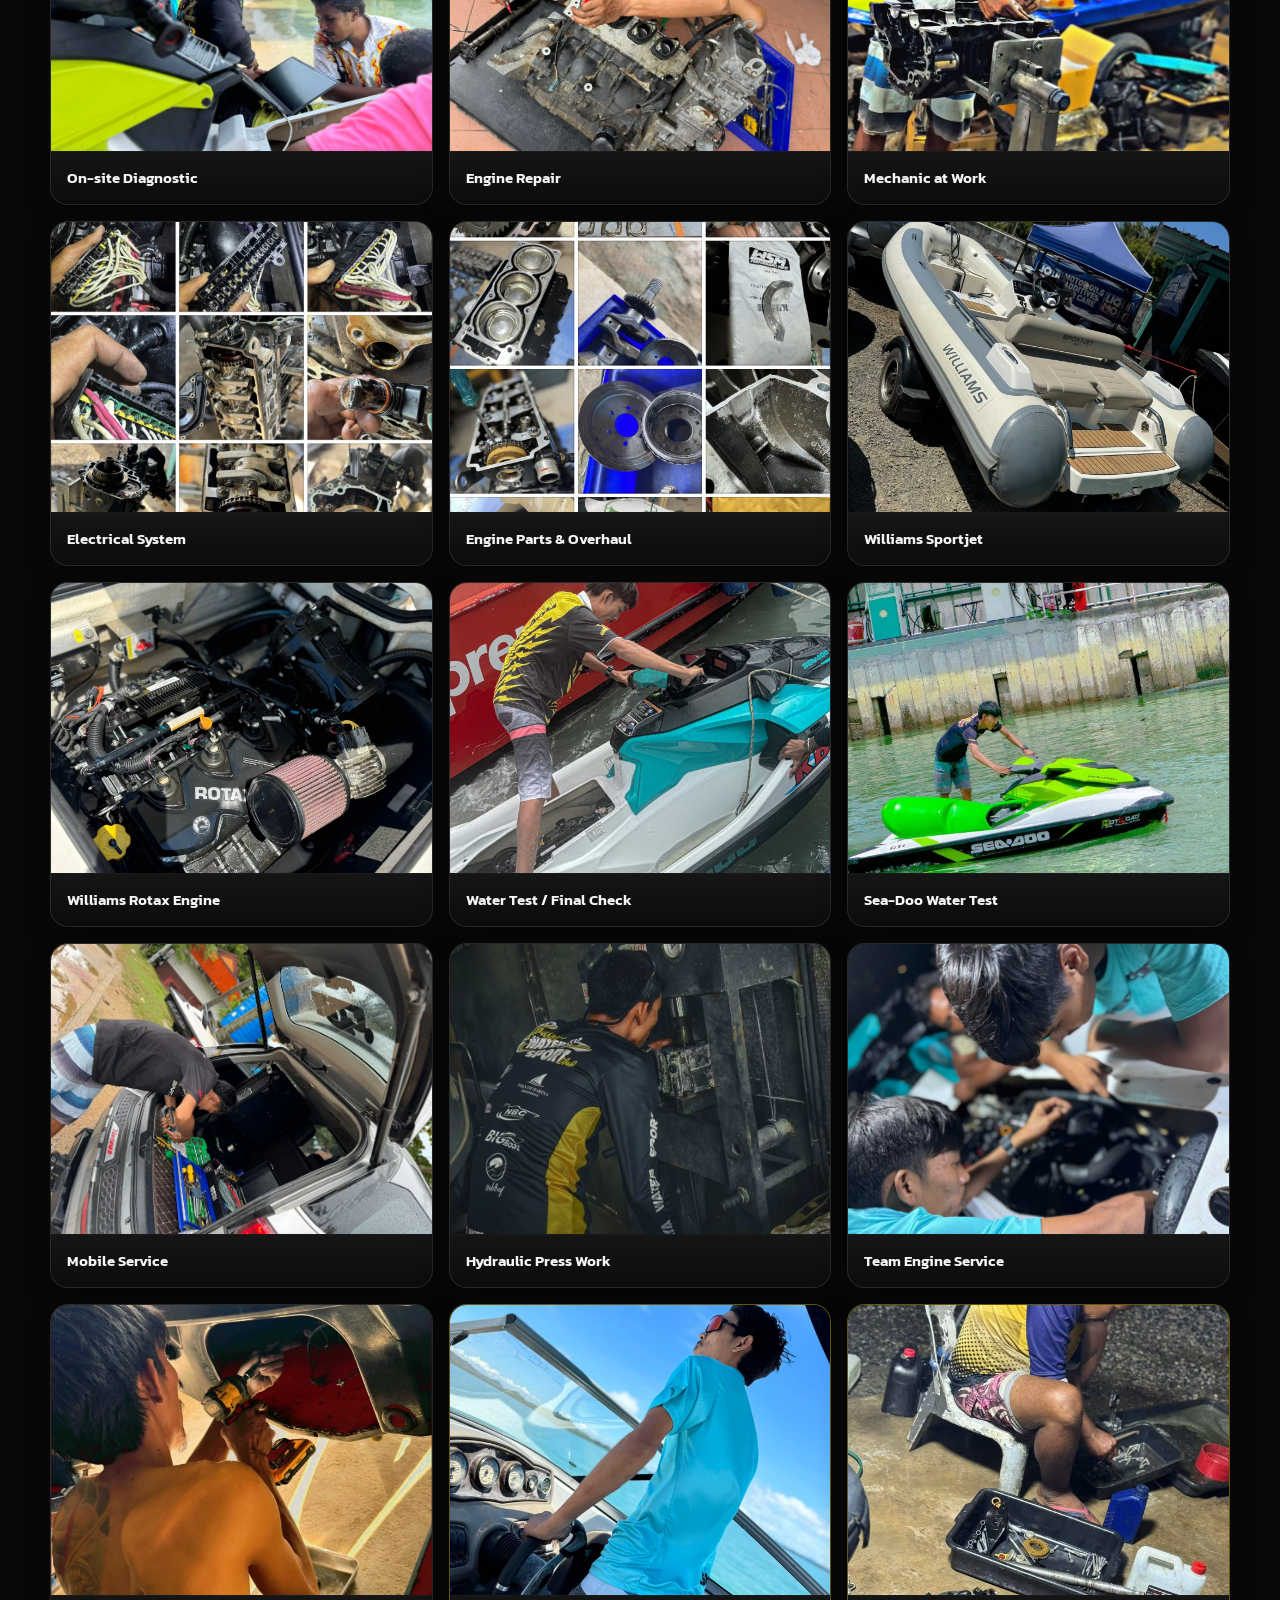
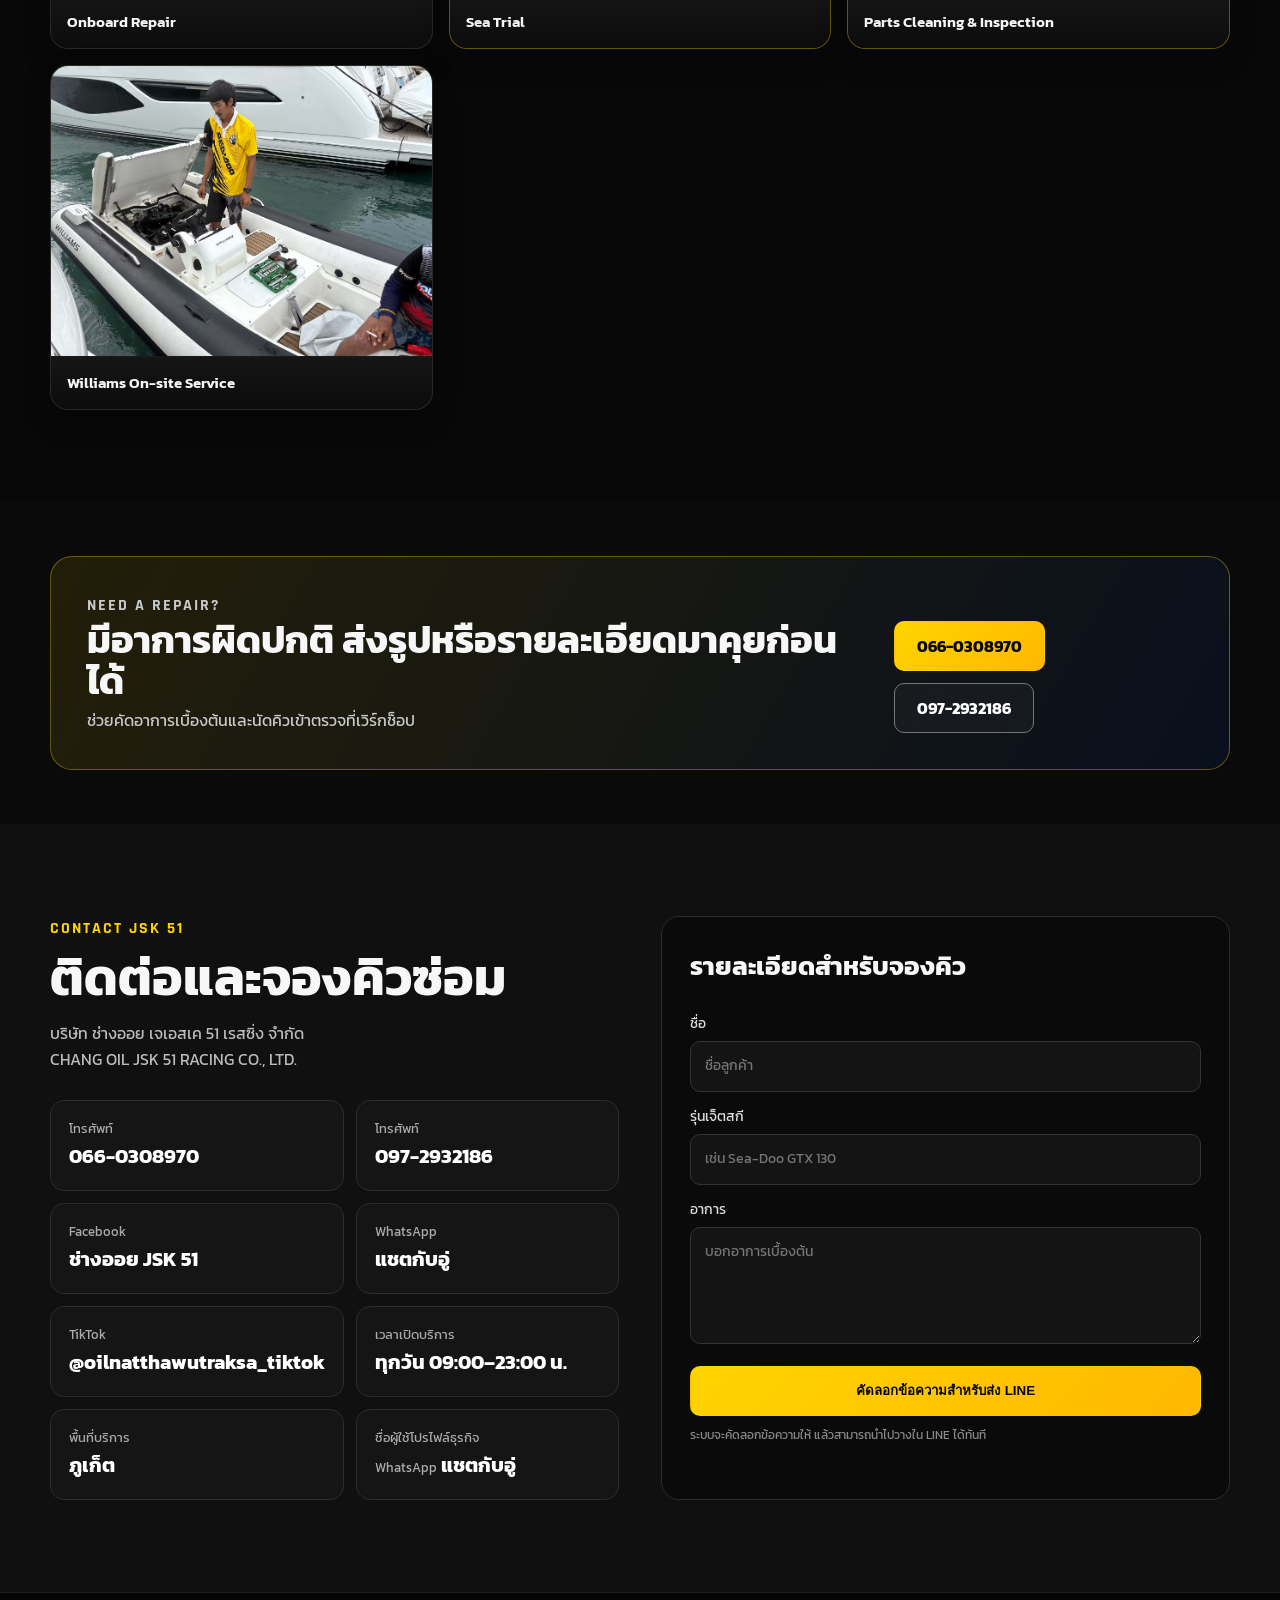
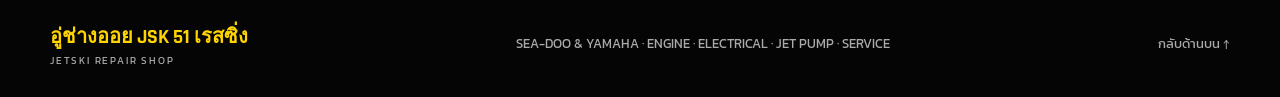
==== commit 27e0d033: "Update index.html" ====
--- a/index.html
+++ b/index.html
@@ -29,7 +29,11 @@
     <div class="container nav">
       <a class="brand" href="#top" aria-label="อู่ช่างออย JSK 51 เรสซิ่ง">
         <span class="brand-main">JSK <b>51</b></span>
-        <span class="brand-sub">อู่ช่างออย · JETSKI REPAIR SHOP</span>
+        <span class="brand-sub">ช่างออย JSK 51 เรสซิ่งจำกัด<br>
+
+  CHANG OIL JSK 51 RACING CO., LTD.
+
+</p></span>
       </a>
       <button class="menu-btn" aria-label="เปิดเมนู" aria-expanded="false">☰</button>
       <nav class="nav-links">
@@ -88,7 +92,7 @@
 
     <section class="section work" id="work">
       <div class="container">
-        <div class="section-head"><p class="eyebrow">REAL REPAIR WORK</p><h2>ผลงานซ่อมจริงจากเวิร์กช็อป</h2><p>เพิ่มภาพงานจริงและภาพทีม โดยยังคงรูปแบบเว็บเดิมไว้</p></div>
+        <div class="section-head"><p class="eyebrow">REAL REPAIR WORK</p><h2>ผลงานซ่อมจริง</h2><p>เพิ่มภาพงานจริงและภาพทีม โดยยังคงรูปแบบเว็บเดิมไว้</p></div>
         <div class="work-gallery">
          <figure><img src="workshop-main.jpg" alt="บรรยากาศอู่ JSK 51"><figcaption>Workshop · งานซ่อมจริง</figcaption></figure>
 
@@ -155,6 +159,10 @@
     <strong>ช่างออย JSK 51</strong>
   </a>
 
+<a href="https://wa.me/message/C3WTJVL462GDN1" target="_blank" rel="noopener">
+  <span>WhatsApp</span>
+  <strong>แชตกับอู่</strong>
+</a>
   <a href="https://tiktok.com/@oilnatthawutraksa_tiktok" target="_blank">
     <span>TikTok</span>
     <strong>@oilnatthawutraksa_tiktok</strong>
@@ -172,7 +180,13 @@
 
   <div>
     <span>ชื่อผู้ใช้โปรไฟล์ธุรกิจ</span>
-    <strong>@jsk51oil</strong>
+    <a href="https://wa.me/message/C3WTJVL462GDN1" target="_blank" rel="noopener">
+
+  <span>WhatsApp</span>
+
+  <strong>แชตกับอู่</strong>
+
+</a>
   </div>
 </div>
         </div>
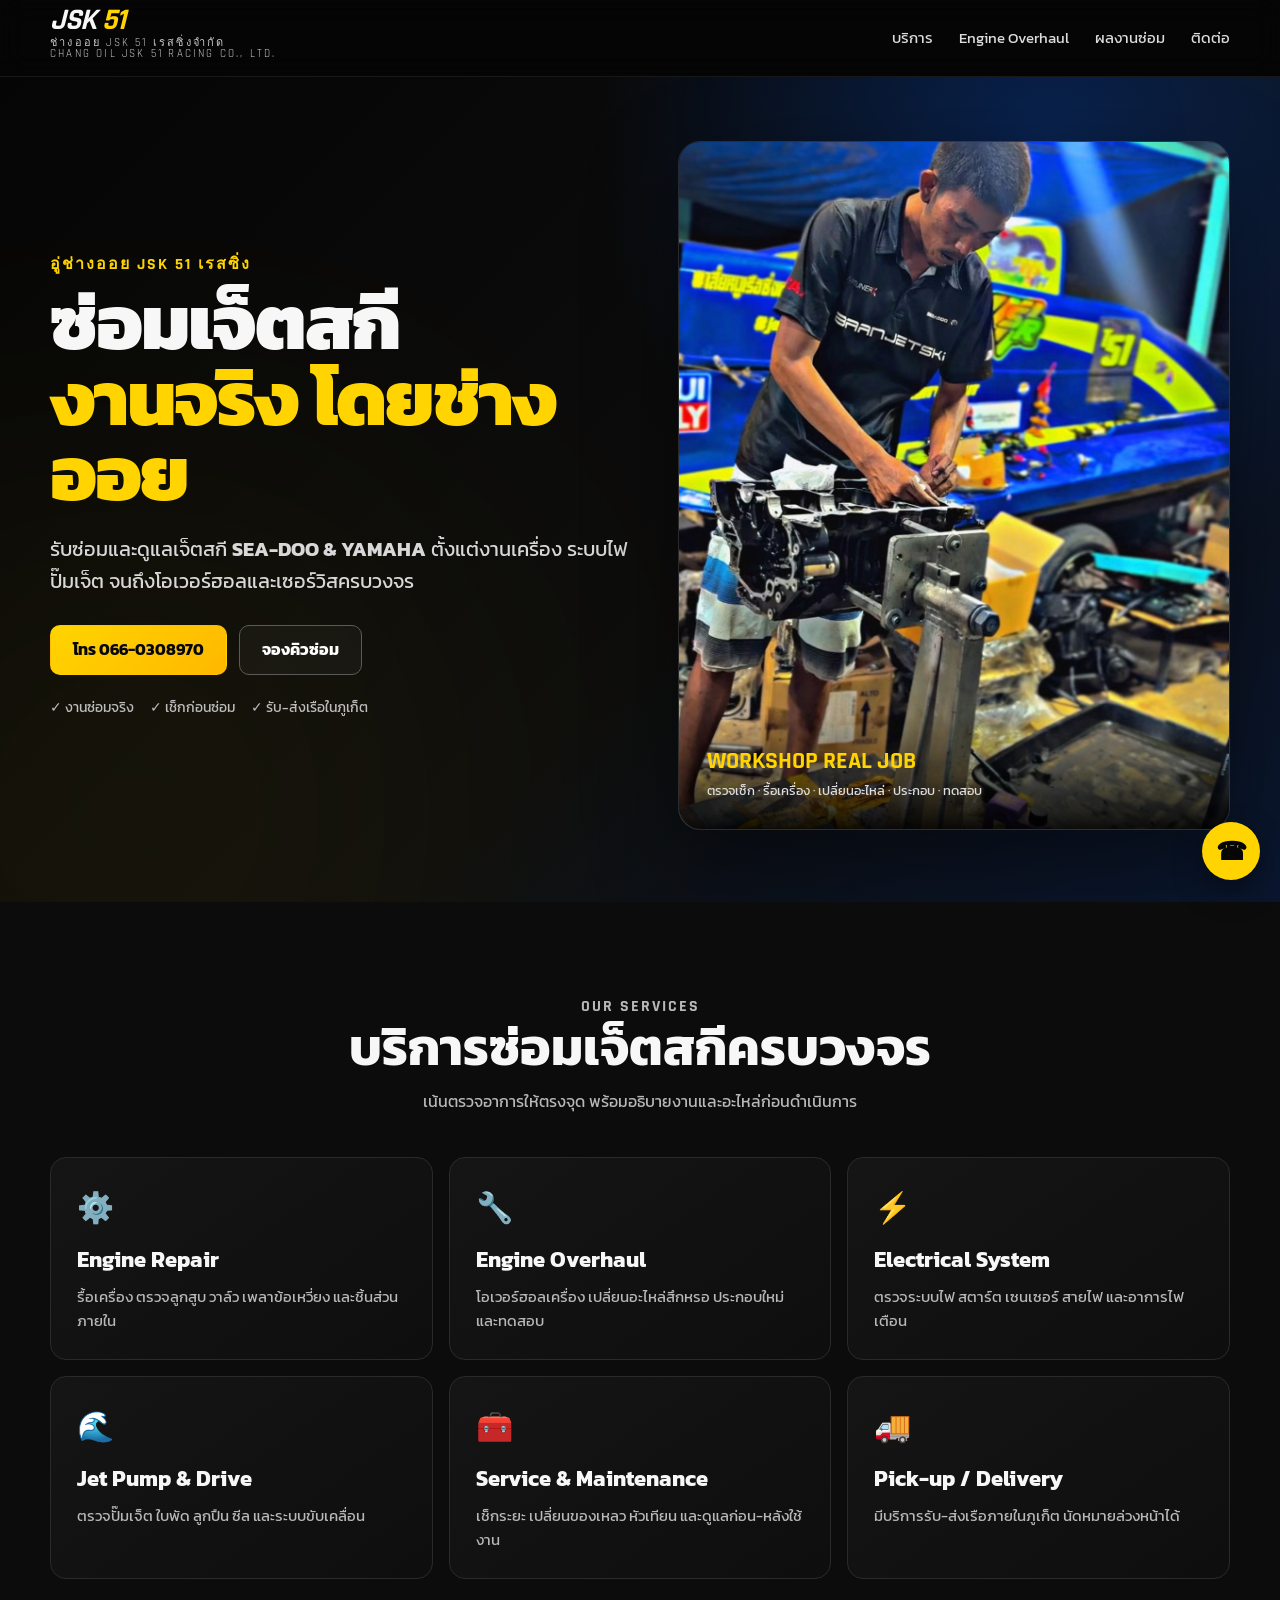
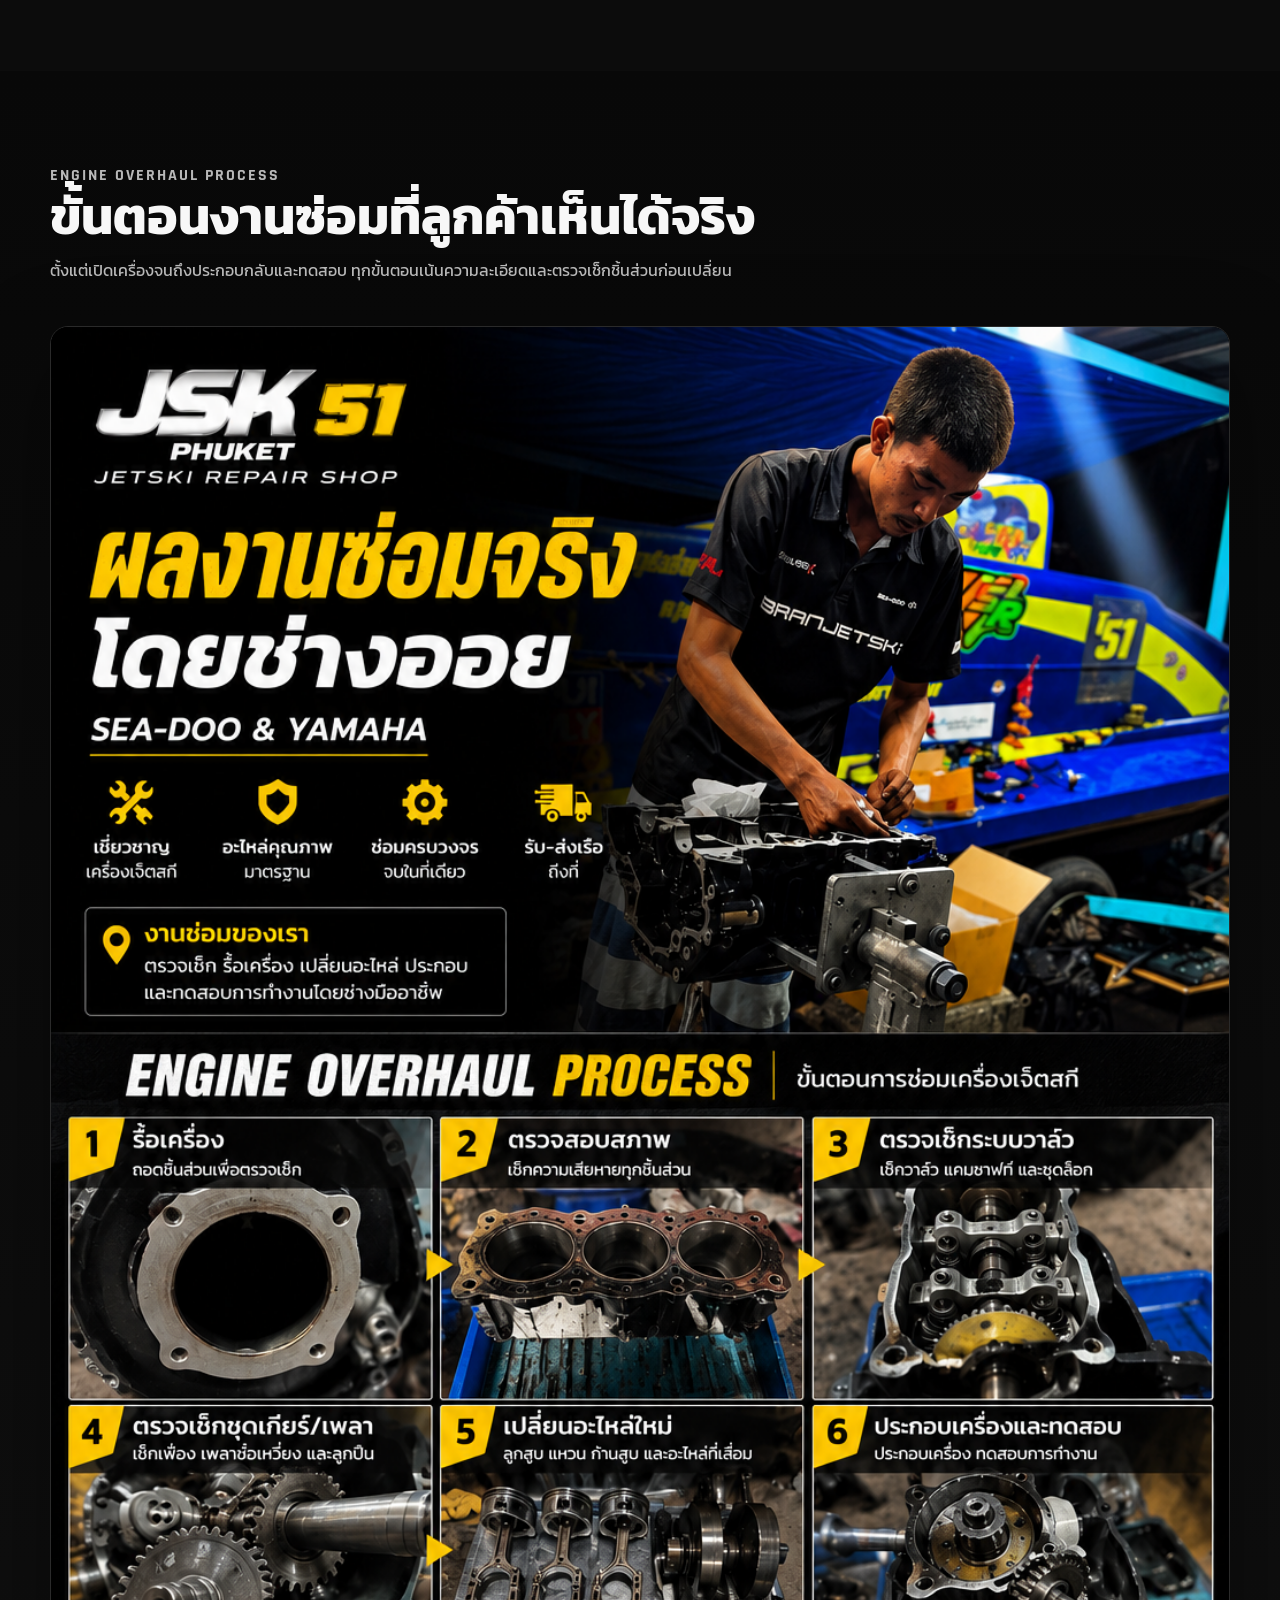
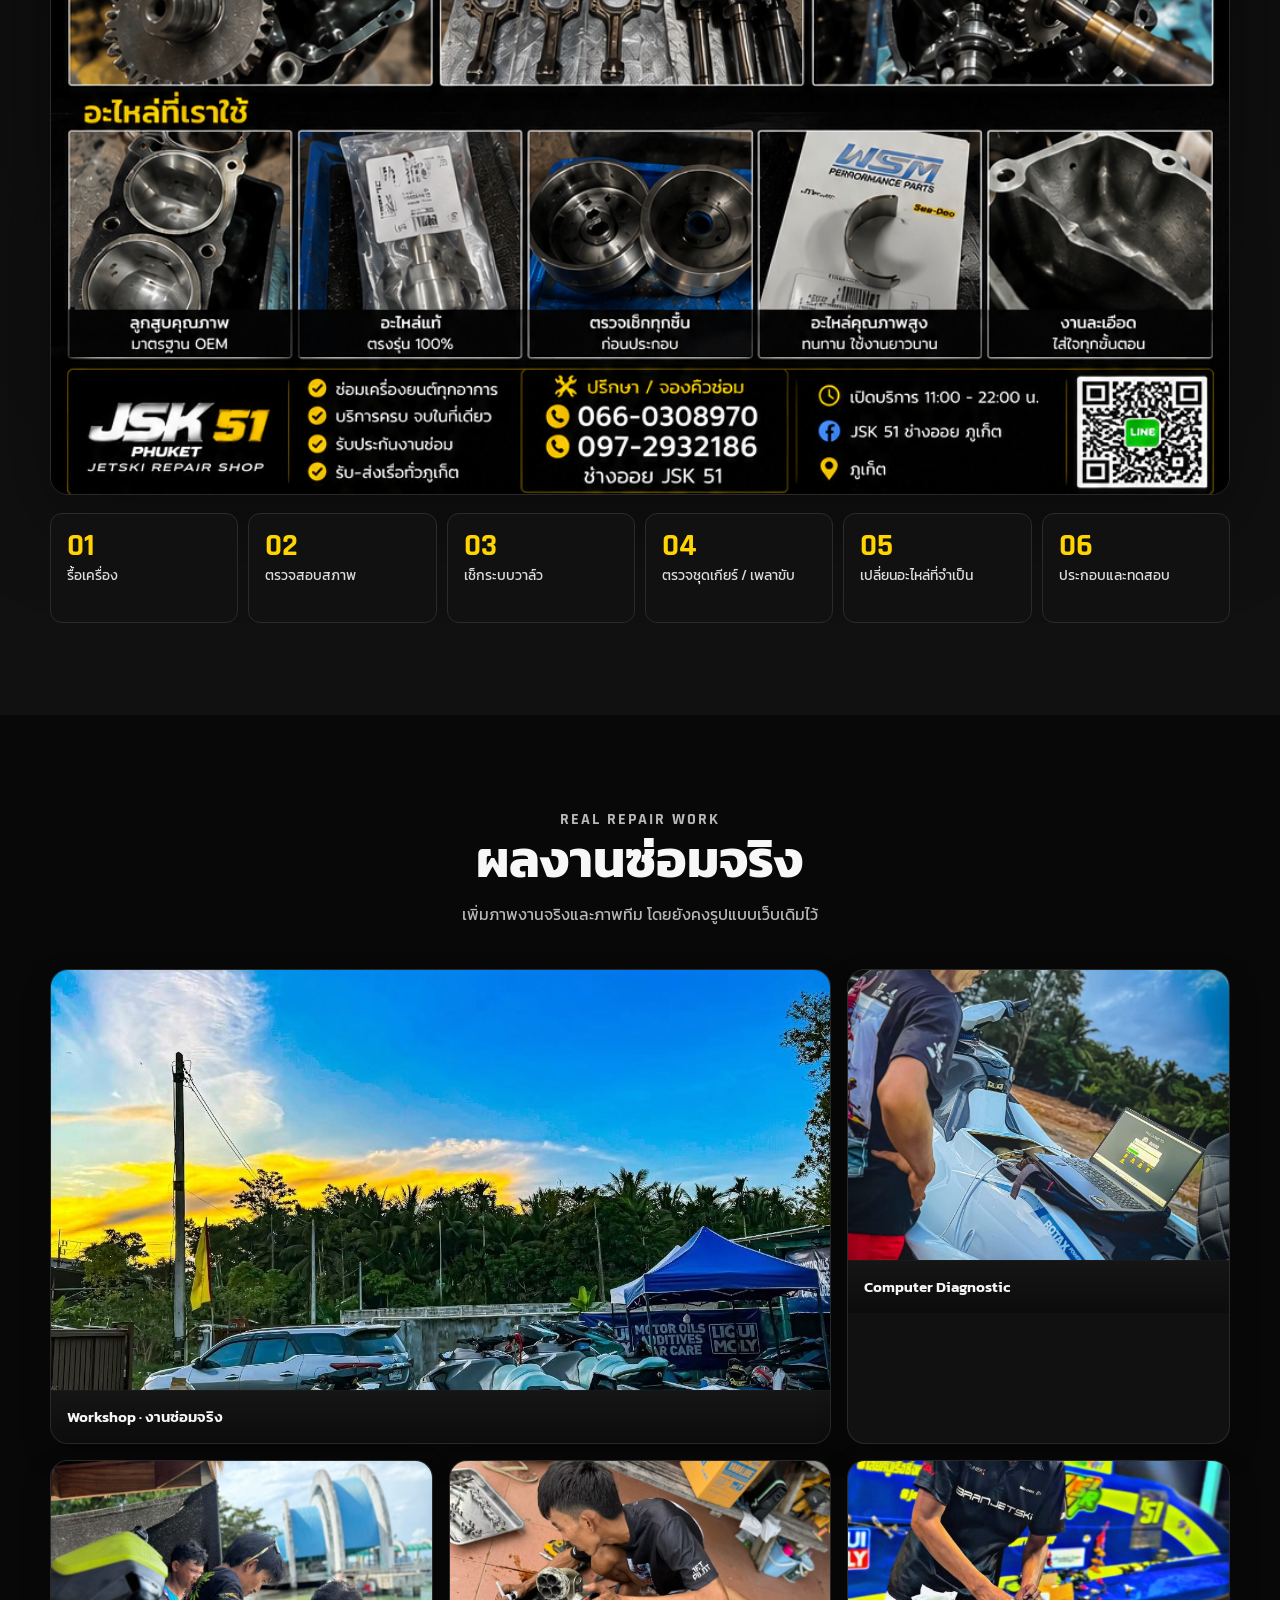
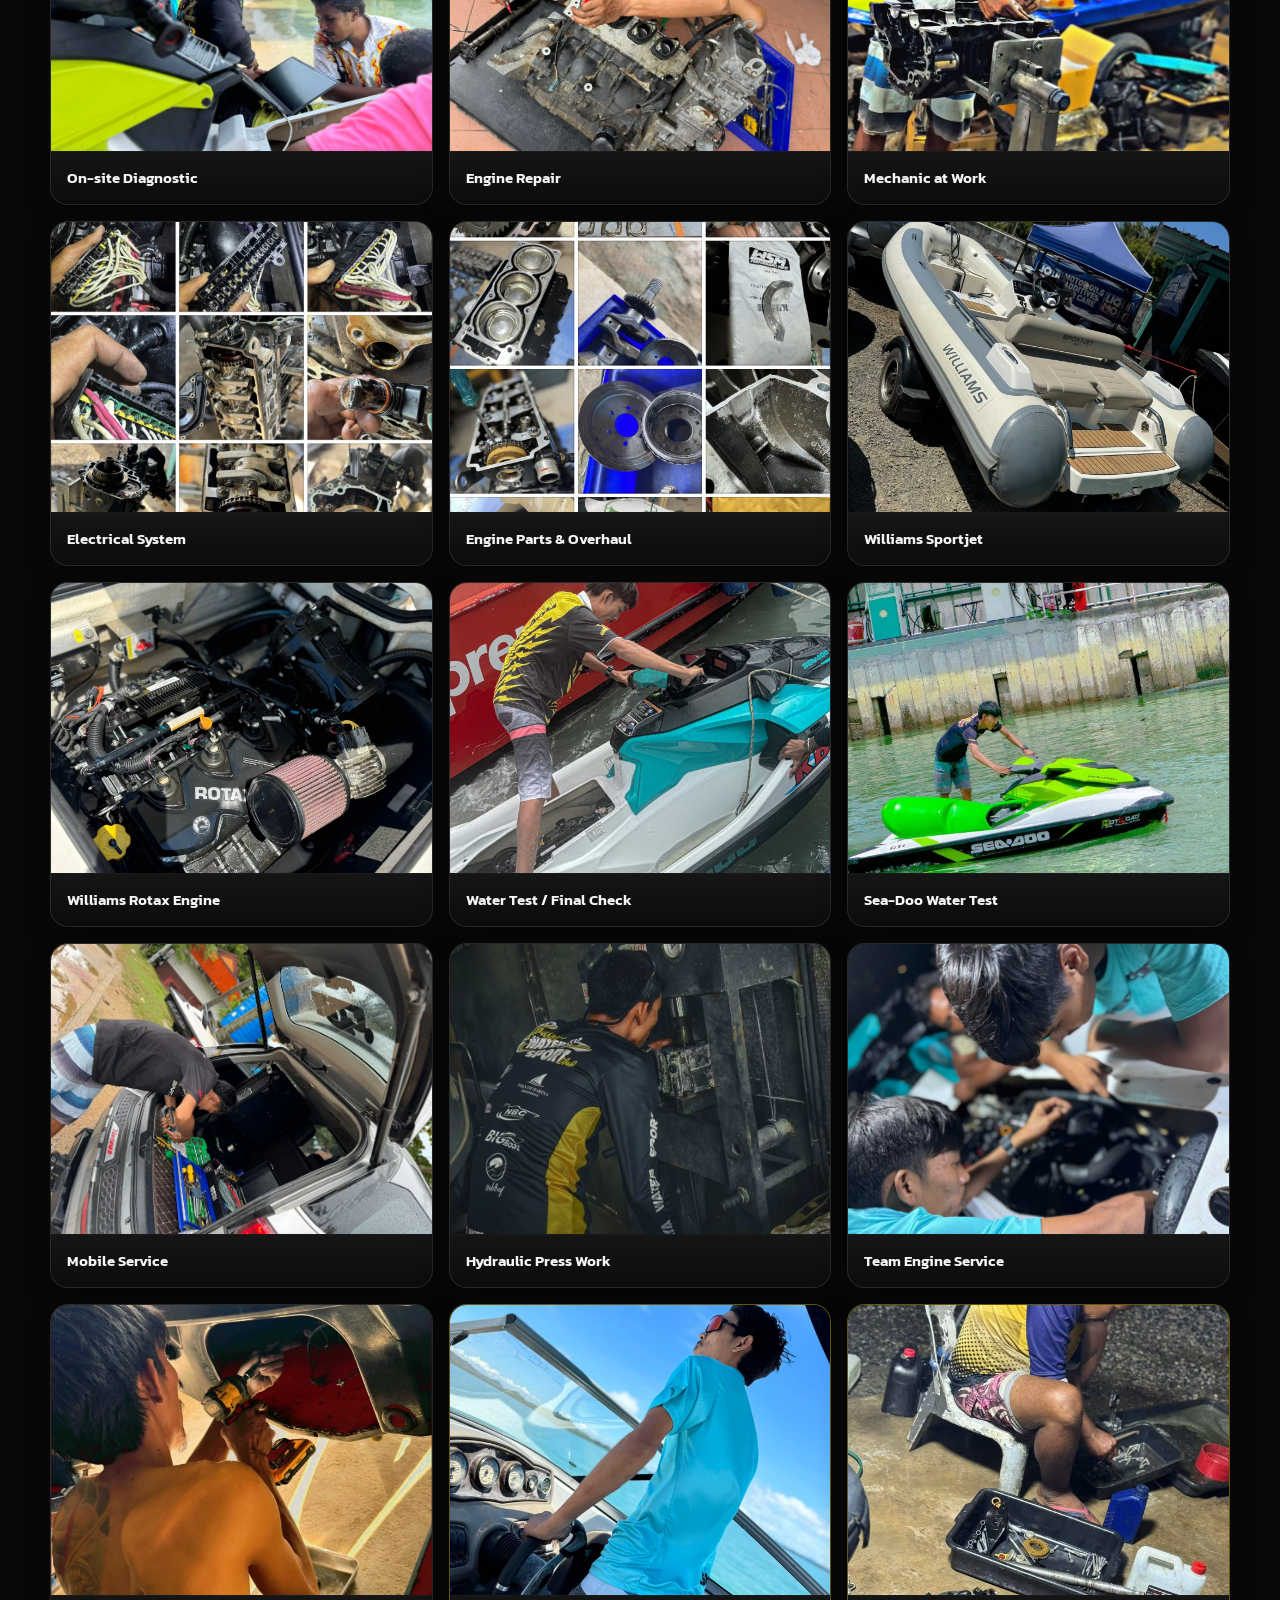
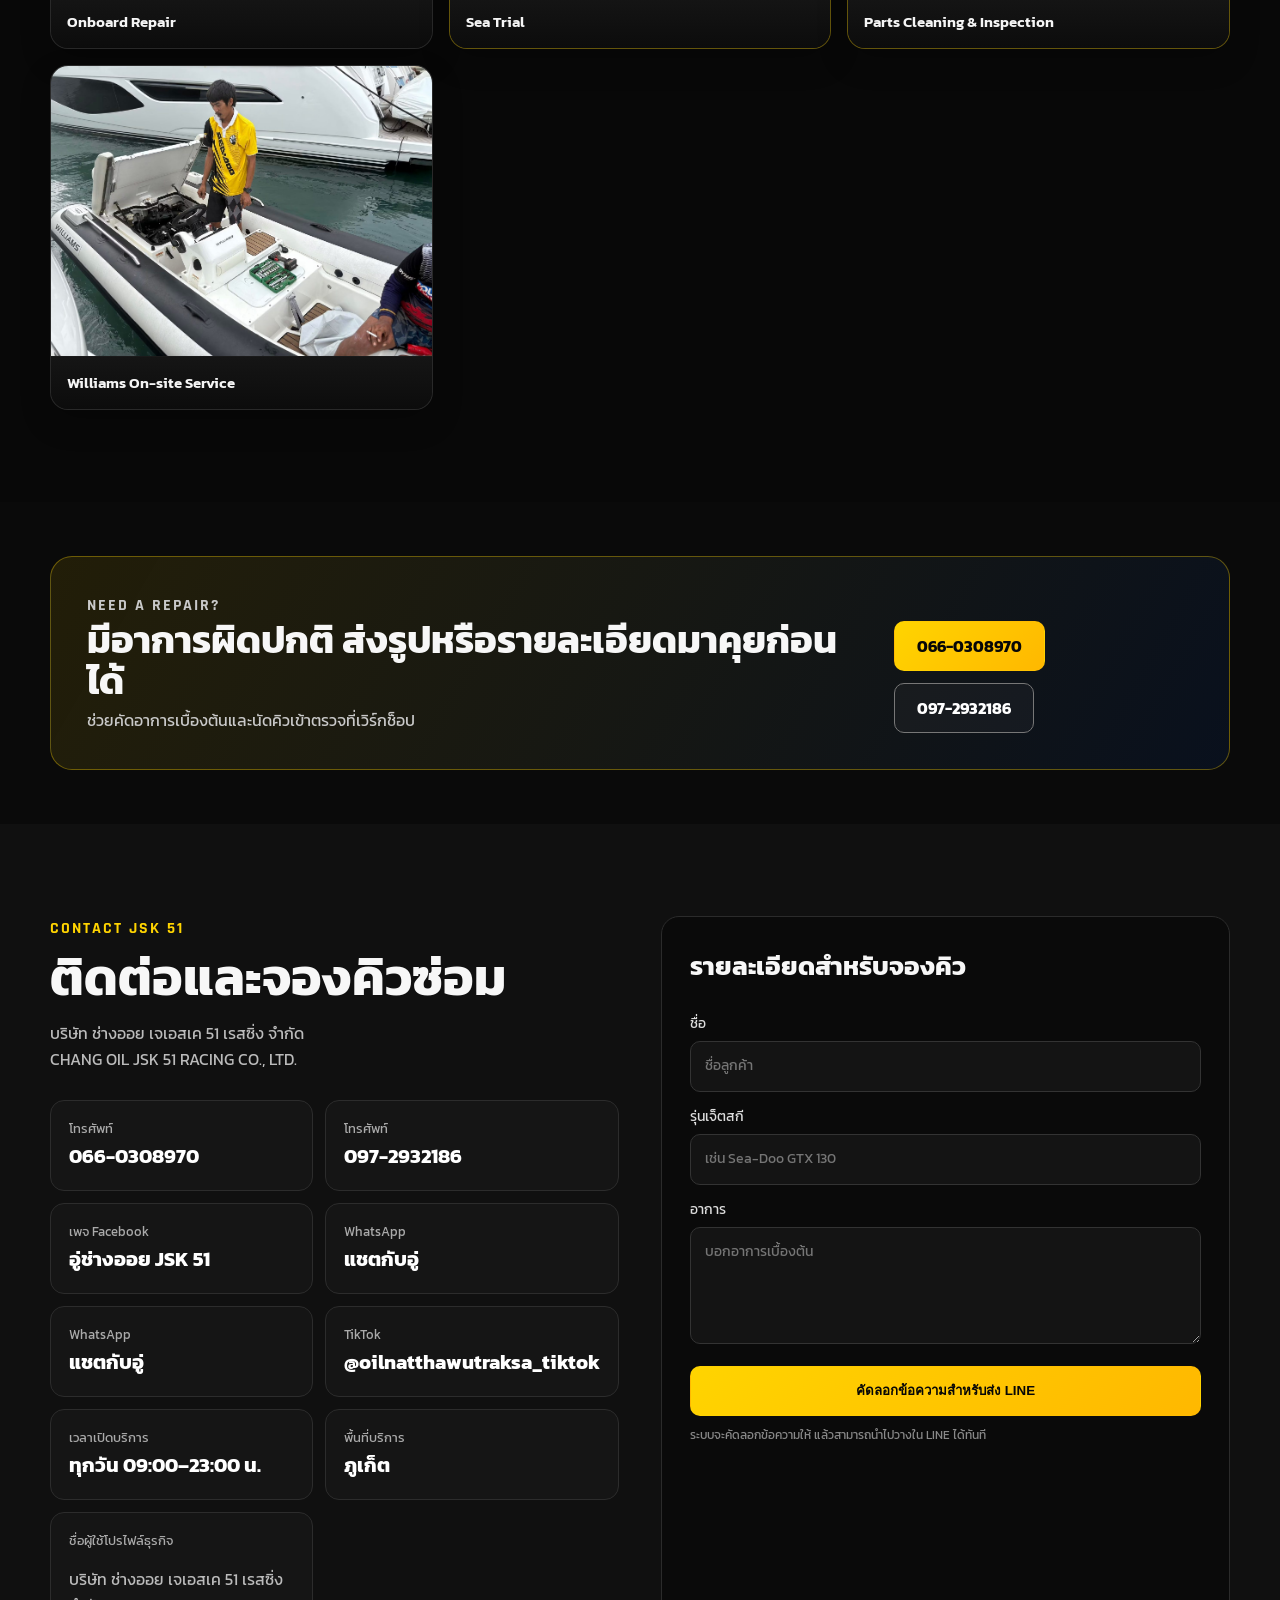
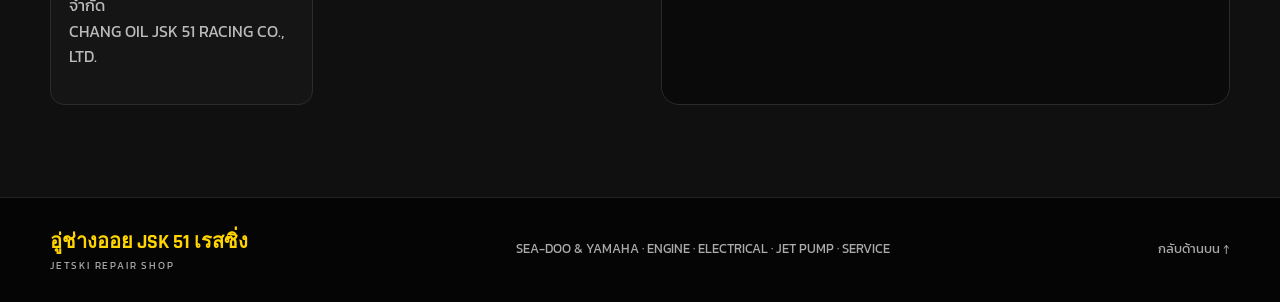
==== commit dc1561fe: "Update index.html" ====
--- a/index.html
+++ b/index.html
@@ -154,9 +154,19 @@
     <strong>097-2932186</strong>
   </a>
 
-  <a href="https://facebook.com/nattwut.raksa" target="_blank">
-    <span>Facebook</span>
-    <strong>ช่างออย JSK 51</strong>
+  <a href="https://www.facebook.com/share/1APEA1jg39/?mibextid=wwXIfr"
+
+   target="_blank" rel="noopener">
+
+  <span>เพจ Facebook</span>
+
+  <strong>อู่ช่างออย JSK 51</strong>
+
+</a>
+<a href="https://wa.me/message/C3WTJVL462GDN1" target="_blank" rel="noopener">
+  <span>WhatsApp</span>
+  <strong>แชตกับอู่</strong>
+</a>
   </a>
 
 <a href="https://wa.me/message/C3WTJVL462GDN1" target="_blank" rel="noopener">
@@ -180,11 +190,10 @@
 
   <div>
     <span>ชื่อผู้ใช้โปรไฟล์ธุรกิจ</span>
-    <a href="https://wa.me/message/C3WTJVL462GDN1" target="_blank" rel="noopener">
-
-  <span>WhatsApp</span>
-
-  <strong>แชตกับอู่</strong>
+    <p class="contact-lead">
+  บริษัท ช่างออย เจเอสเค 51 เรสซิ่ง จำกัด<br>
+  CHANG OIL JSK 51 RACING CO., LTD.
+</p>
 
 </a>
   </div>
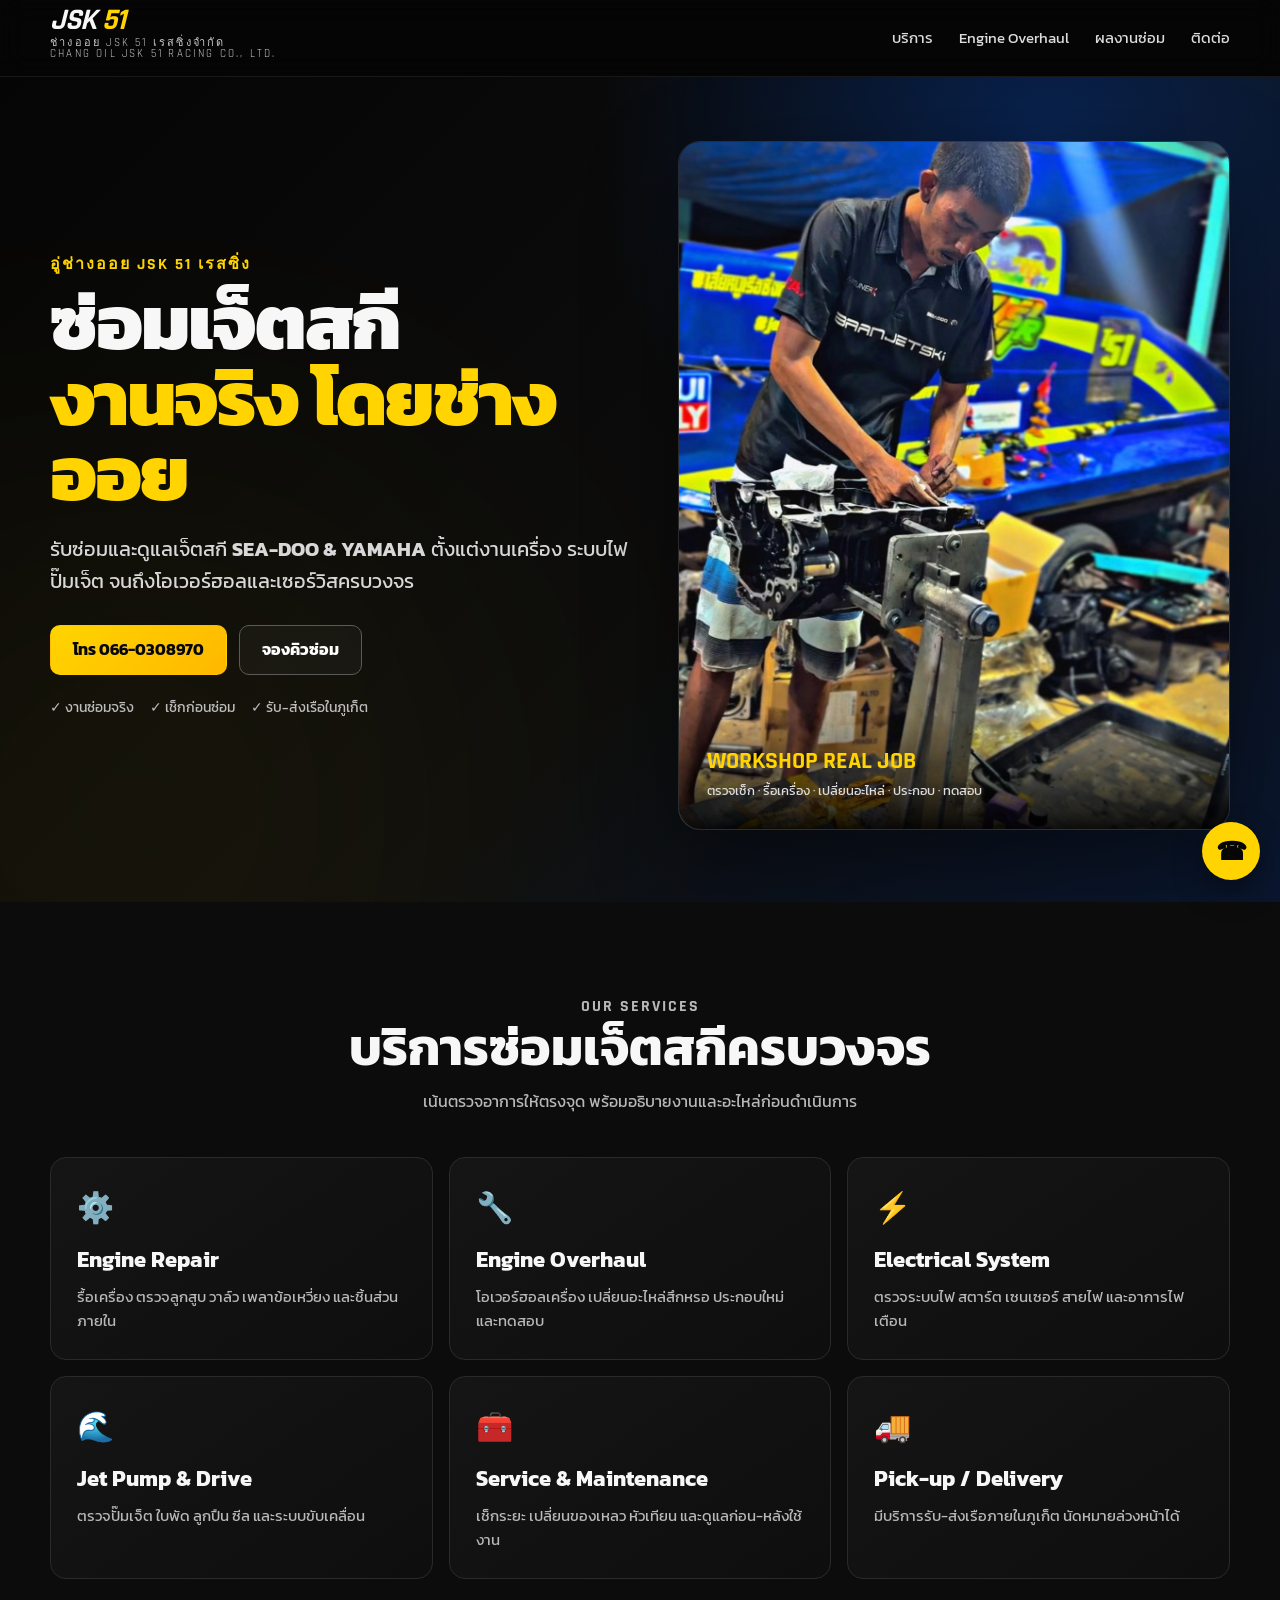
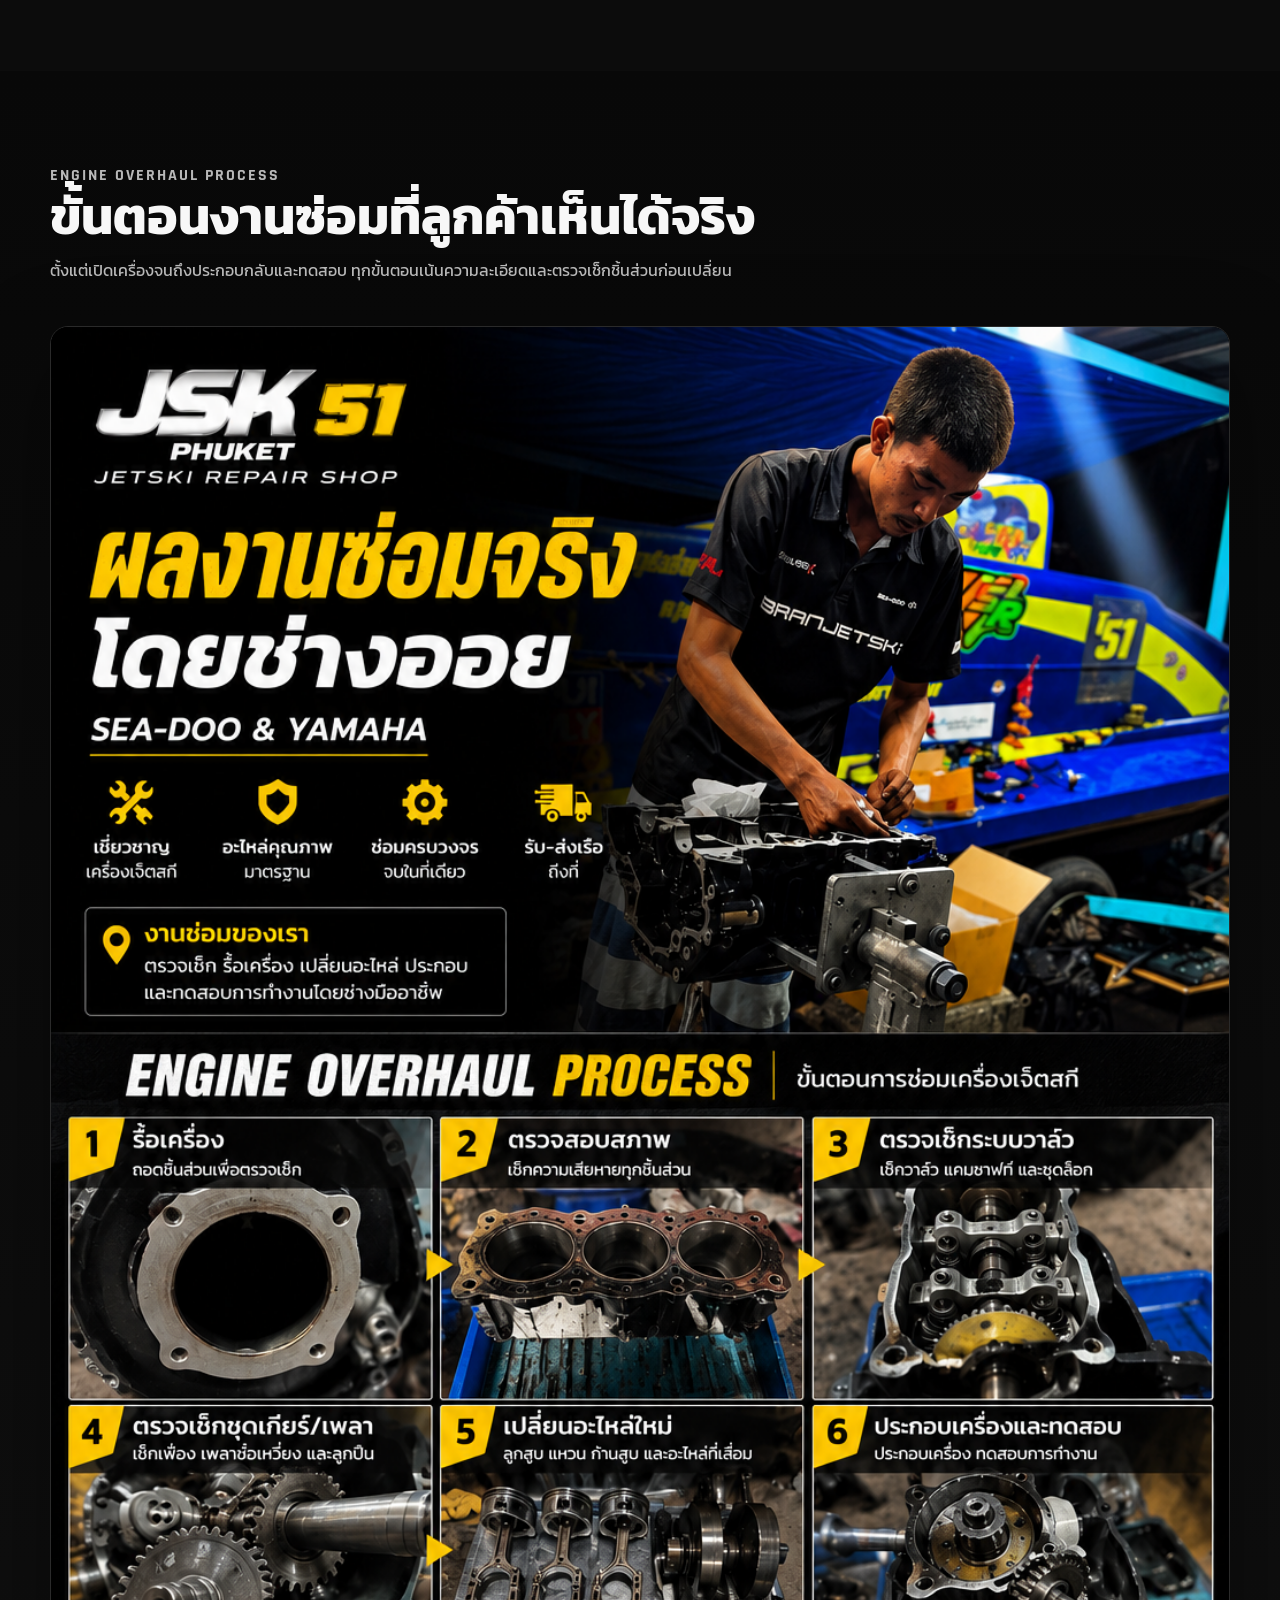
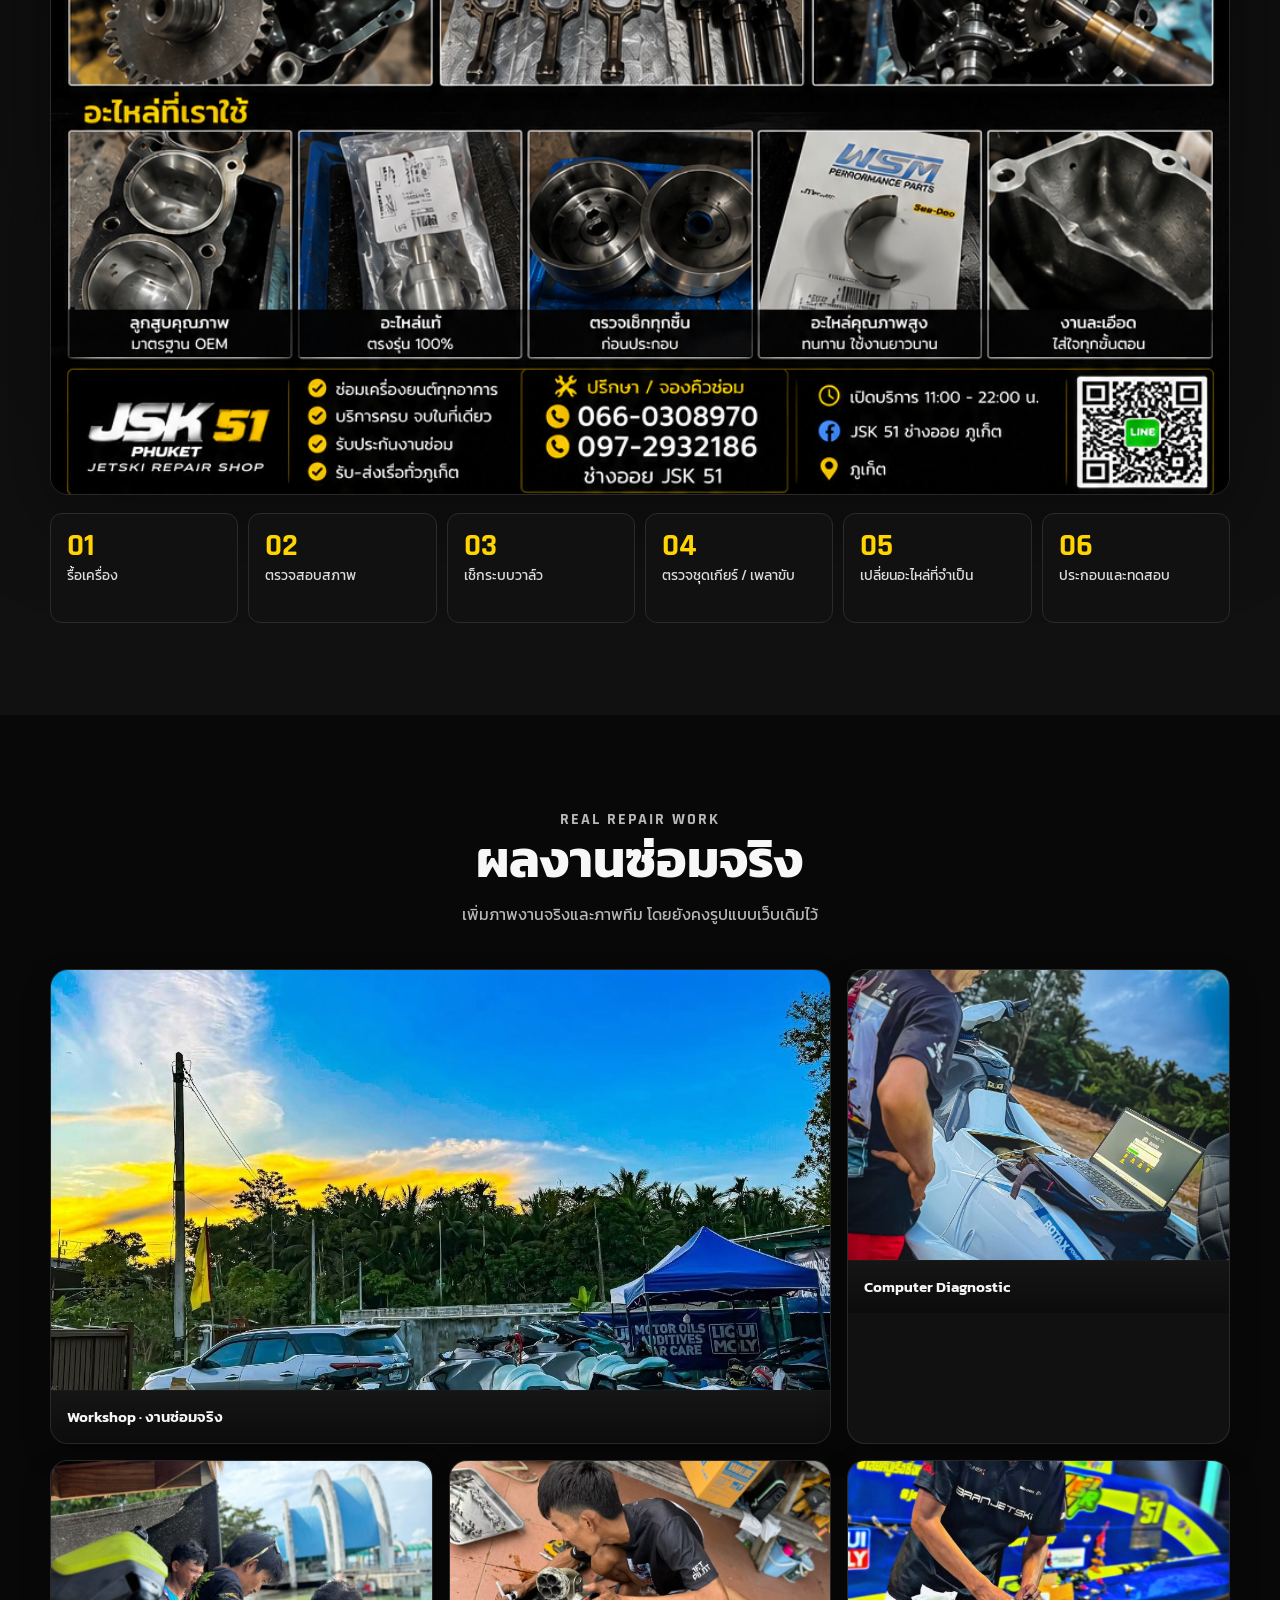
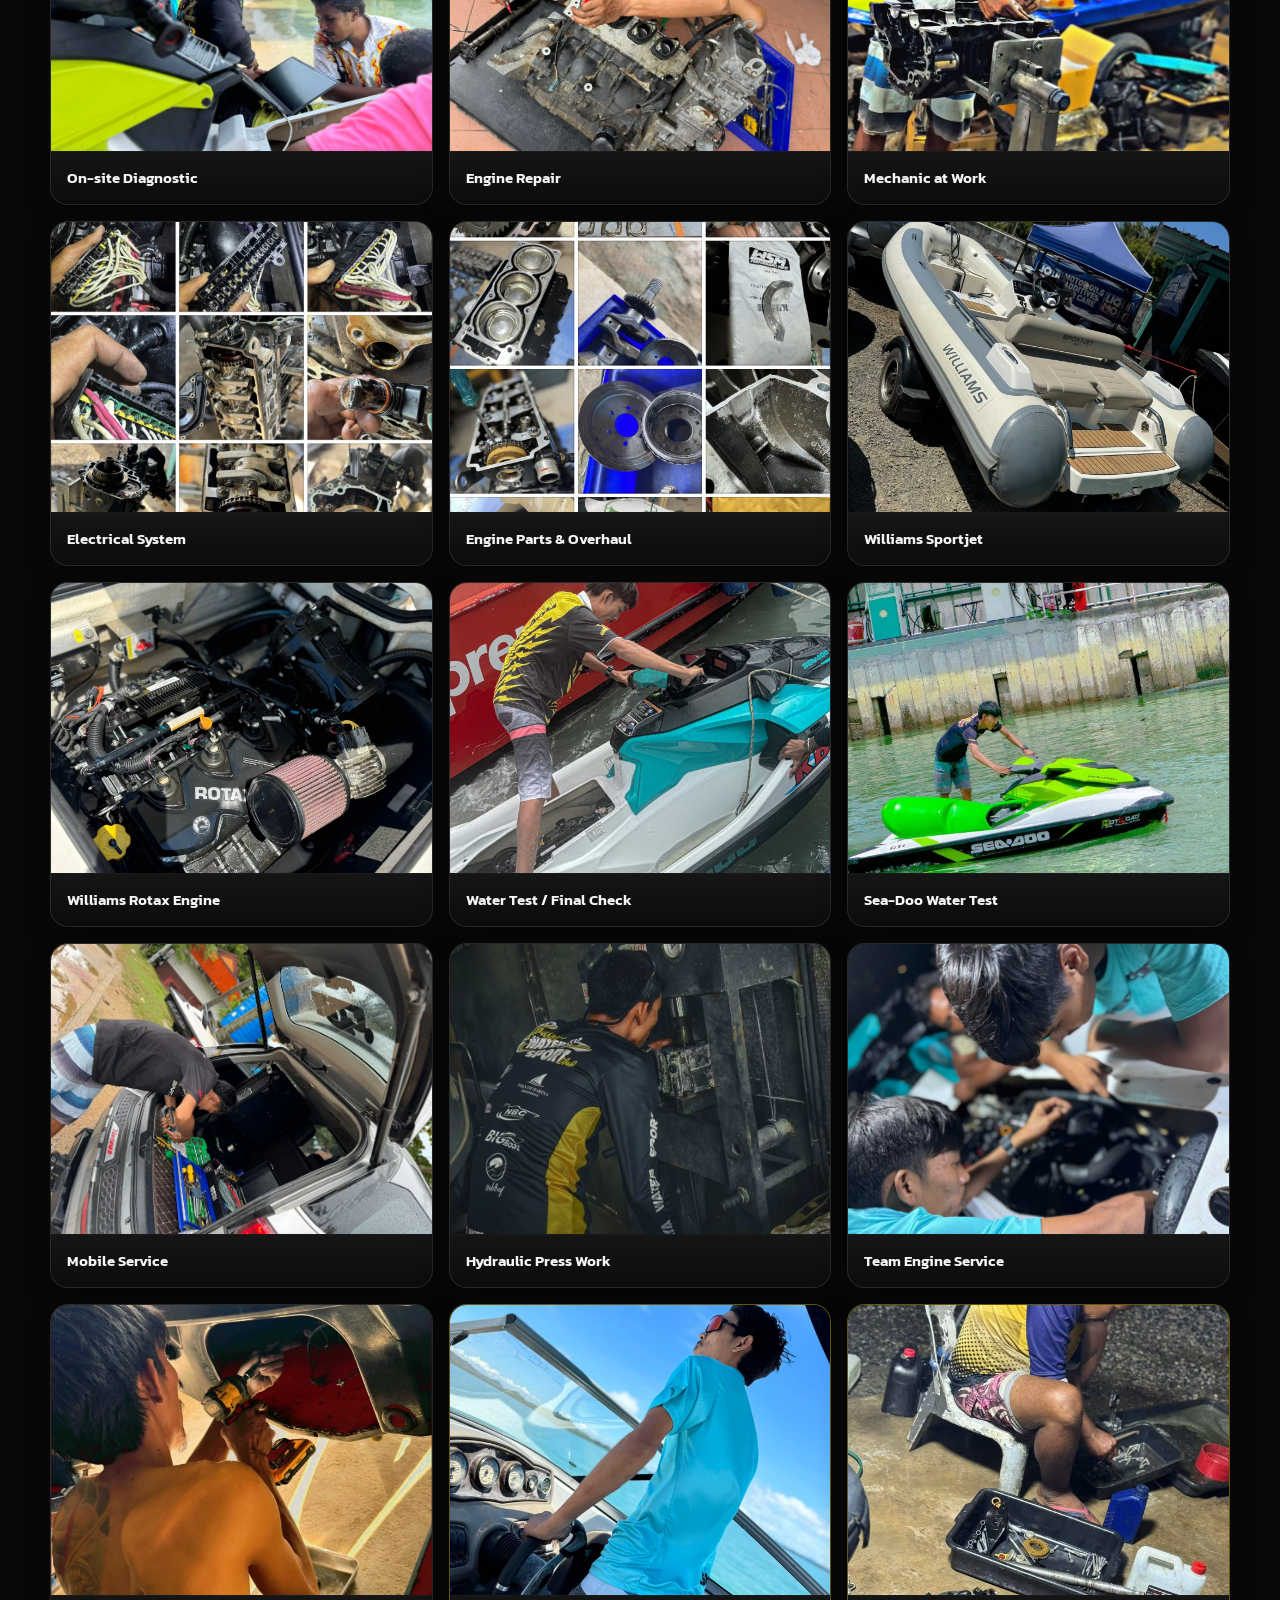
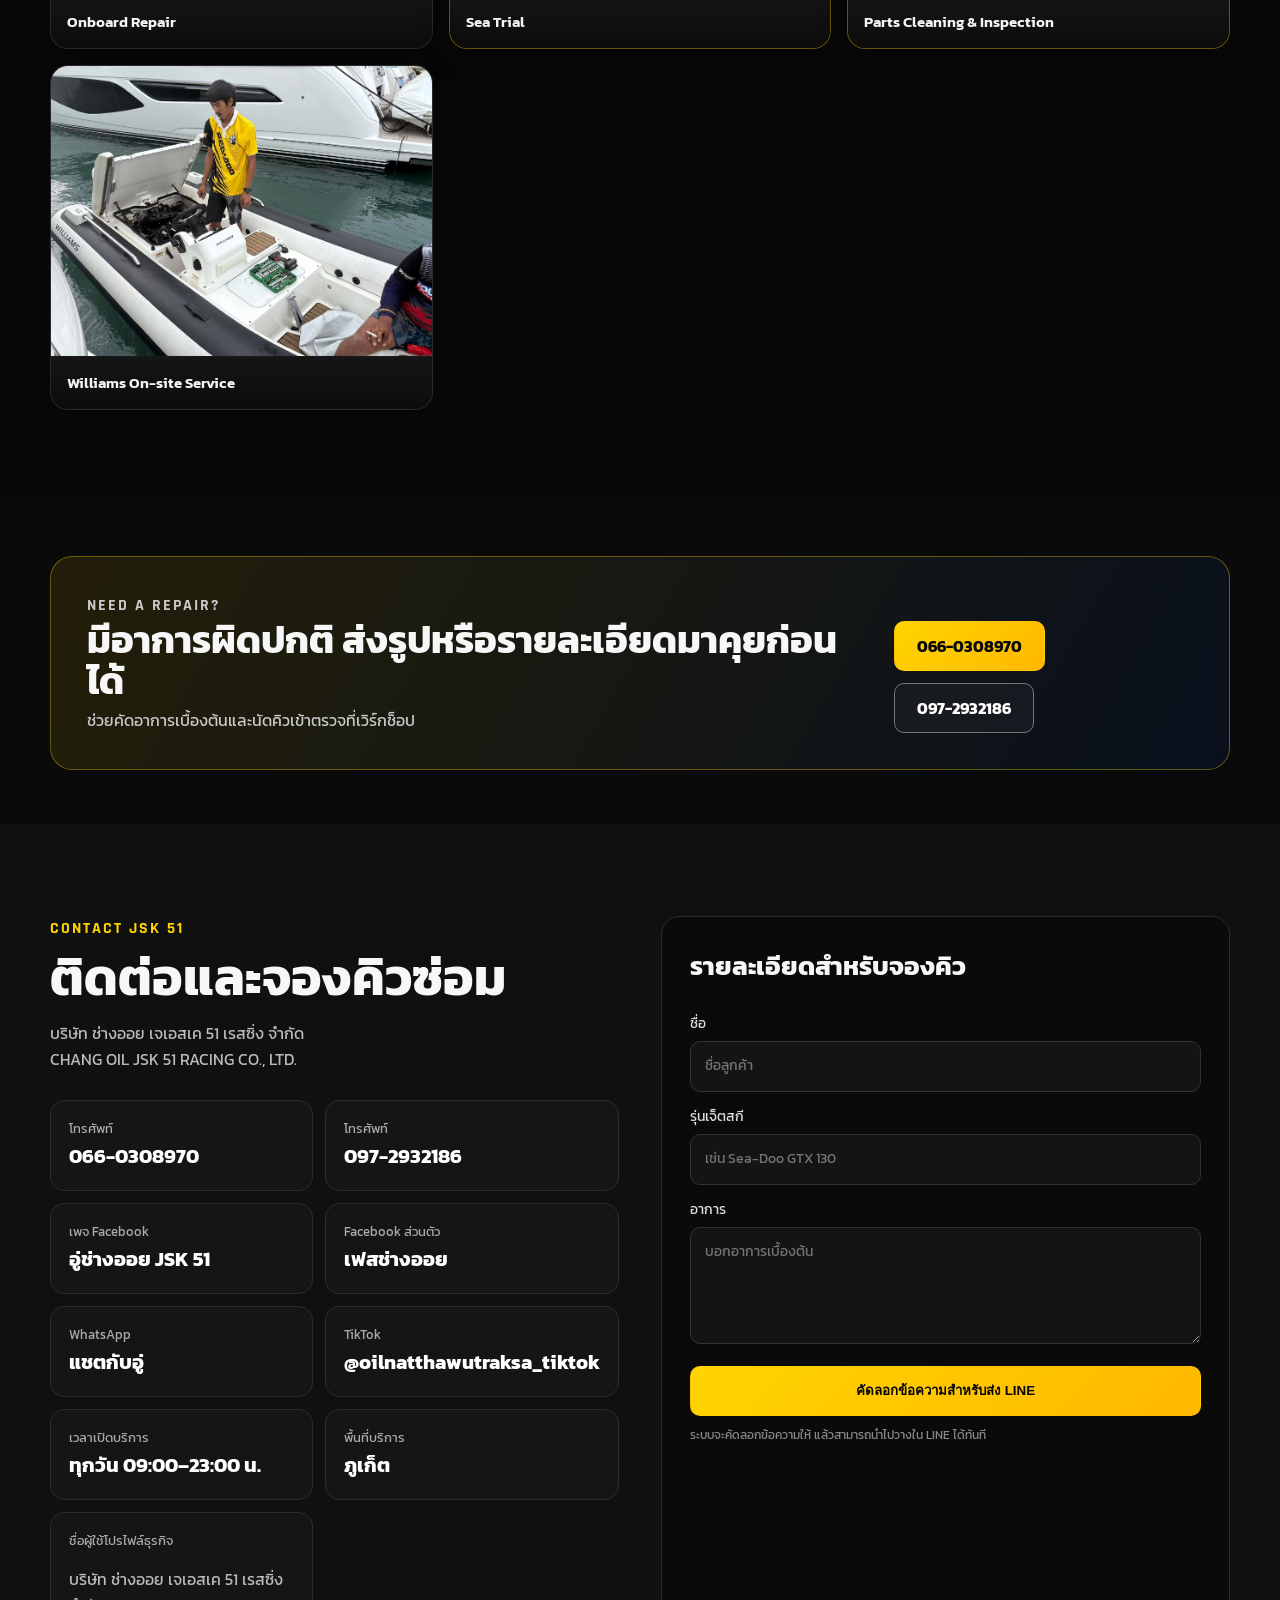
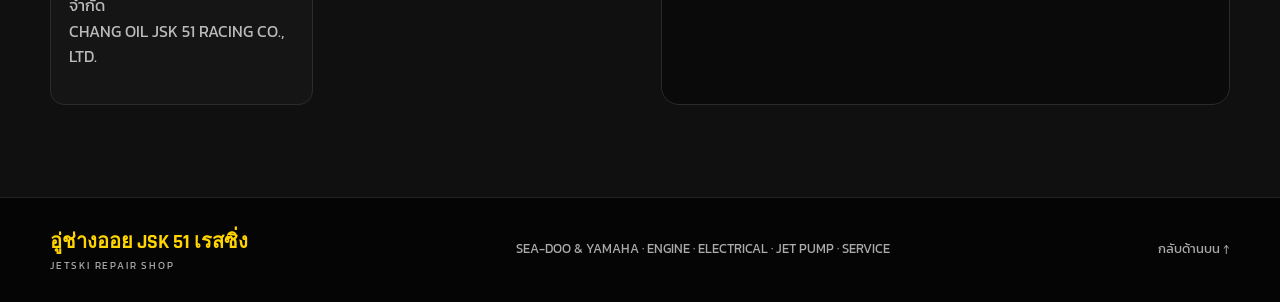
==== commit 08882e9a: "Update index.html" ====
--- a/index.html
+++ b/index.html
@@ -161,7 +161,10 @@
   <span>เพจ Facebook</span>
 
   <strong>อู่ช่างออย JSK 51</strong>
-
+<a href="https://www.facebook.com/nattwut.raksa" target="_blank" rel="noopener">
+  <span>Facebook ส่วนตัว</span>
+  <strong>เฟสช่างออย</strong>
+</a>
 </a>
 <a href="https://wa.me/message/C3WTJVL462GDN1" target="_blank" rel="noopener">
   <span>WhatsApp</span>
@@ -169,10 +172,6 @@
 </a>
   </a>
 
-<a href="https://wa.me/message/C3WTJVL462GDN1" target="_blank" rel="noopener">
-  <span>WhatsApp</span>
-  <strong>แชตกับอู่</strong>
-</a>
   <a href="https://tiktok.com/@oilnatthawutraksa_tiktok" target="_blank">
     <span>TikTok</span>
     <strong>@oilnatthawutraksa_tiktok</strong>
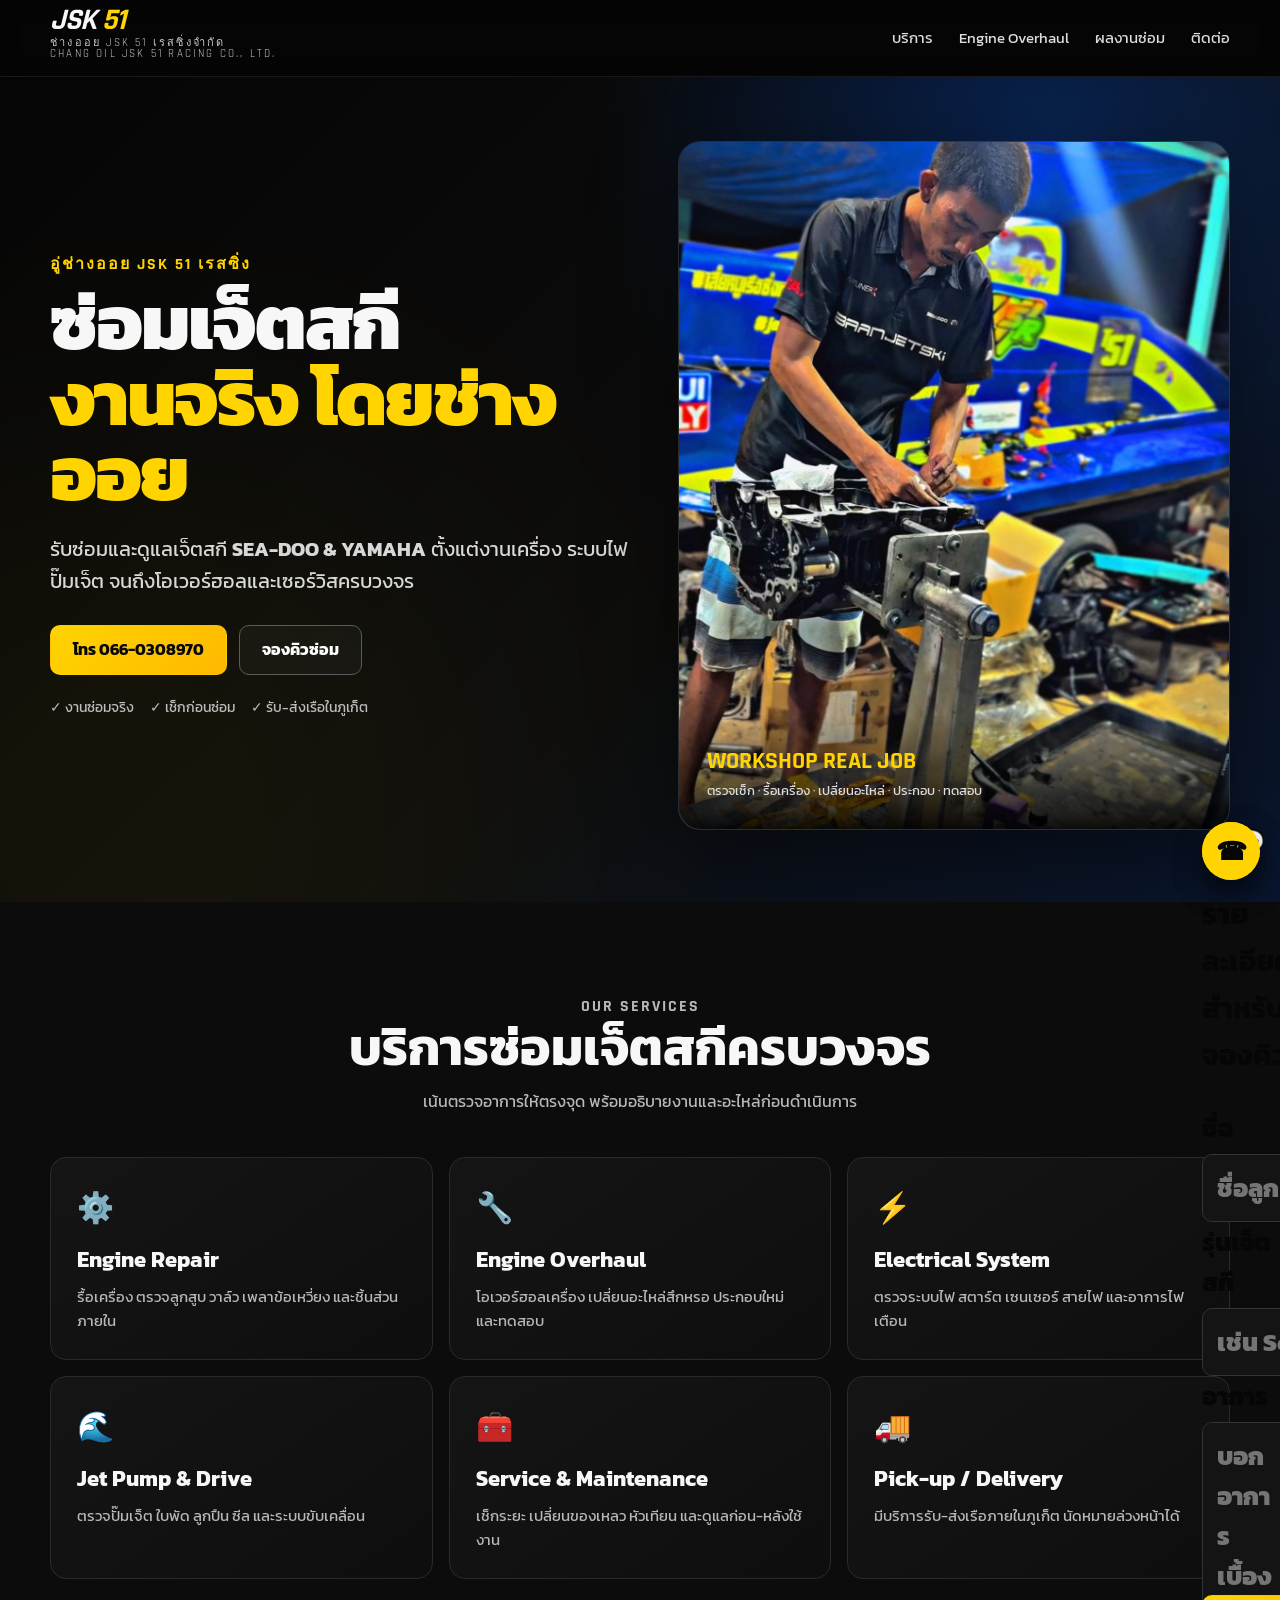
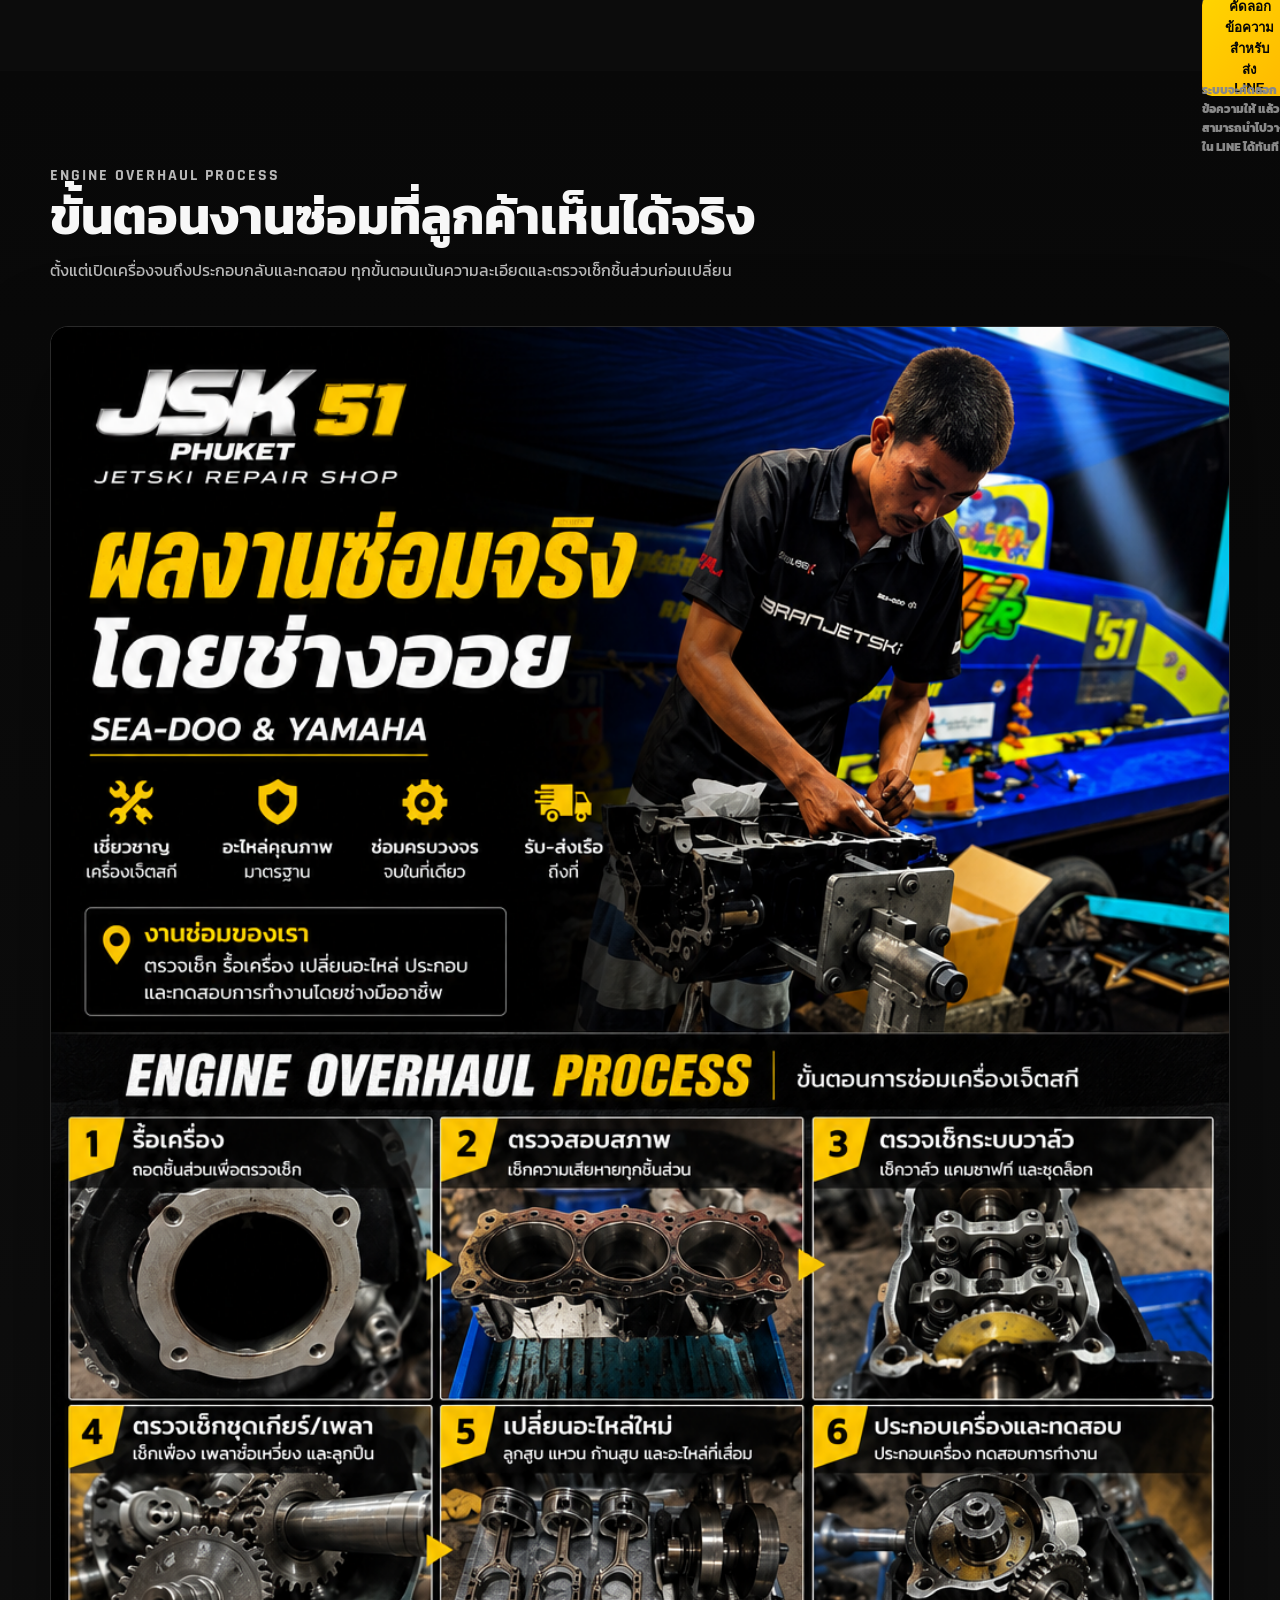
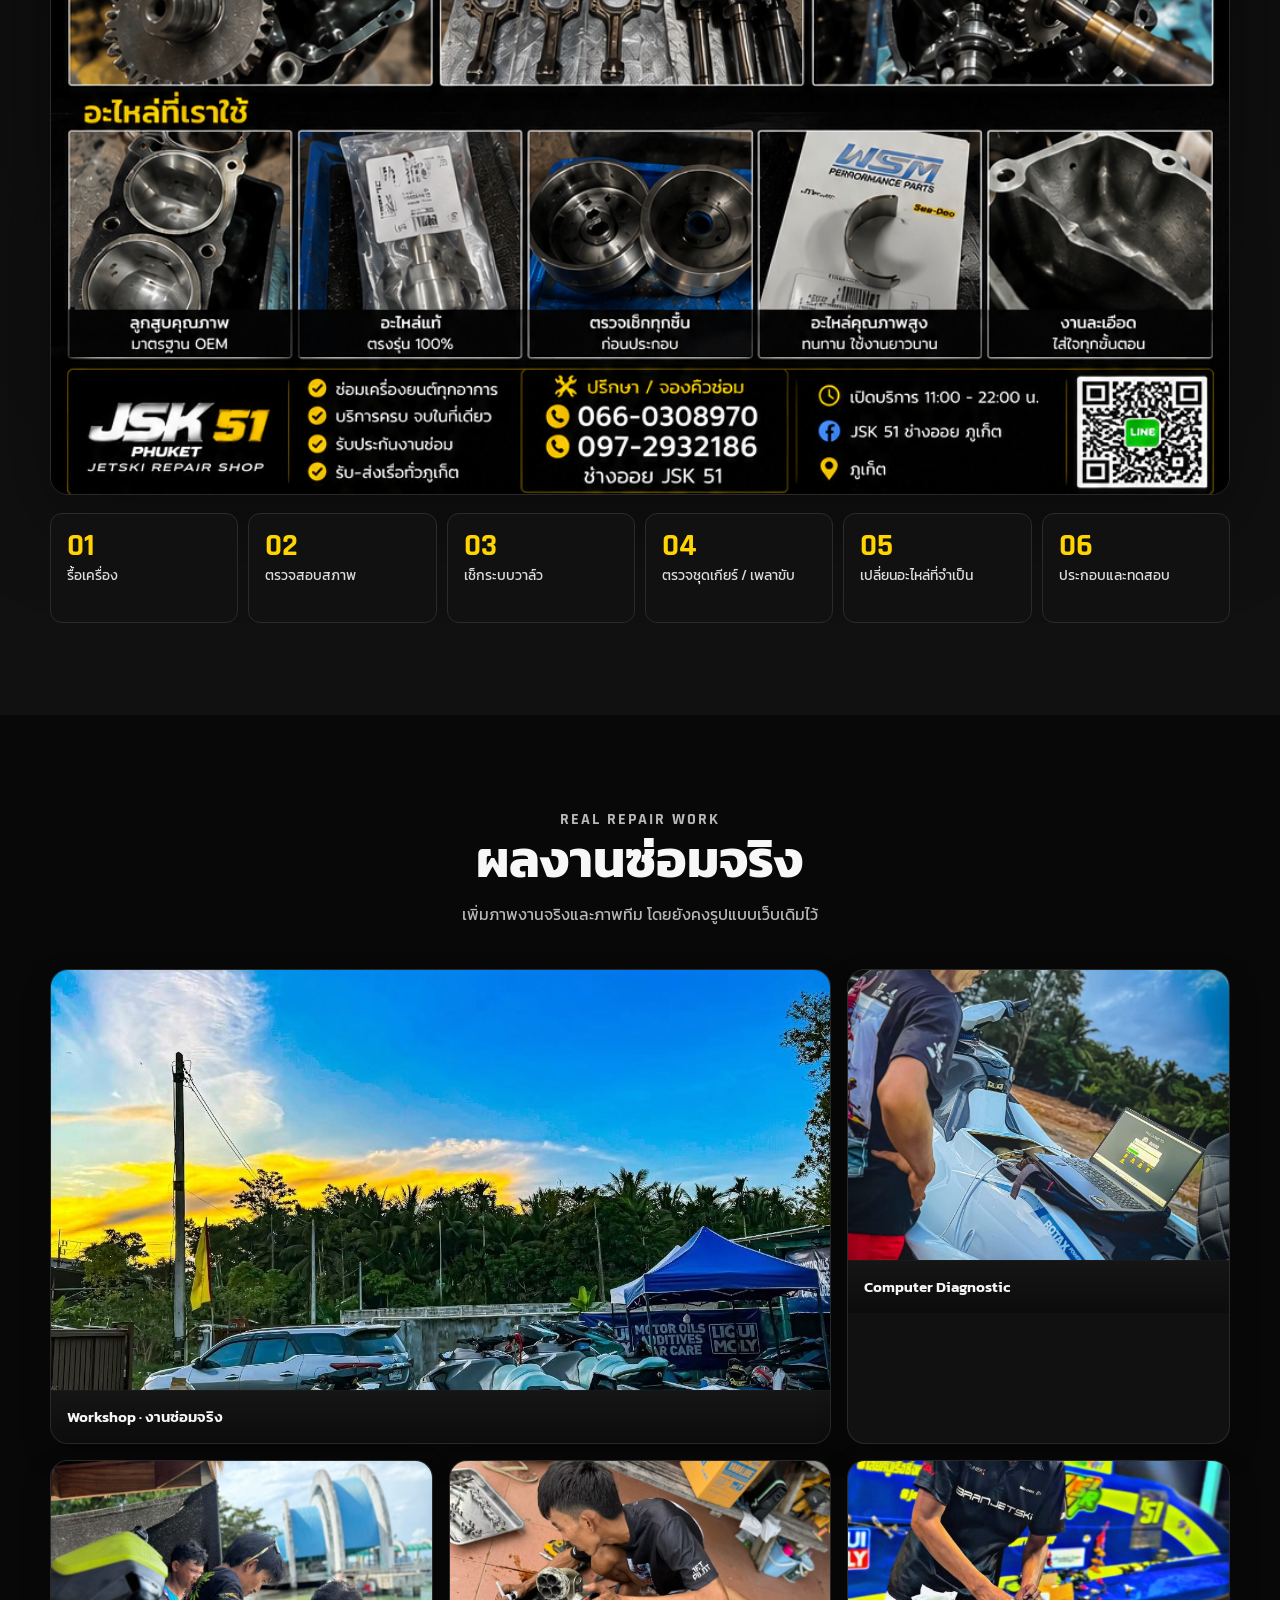
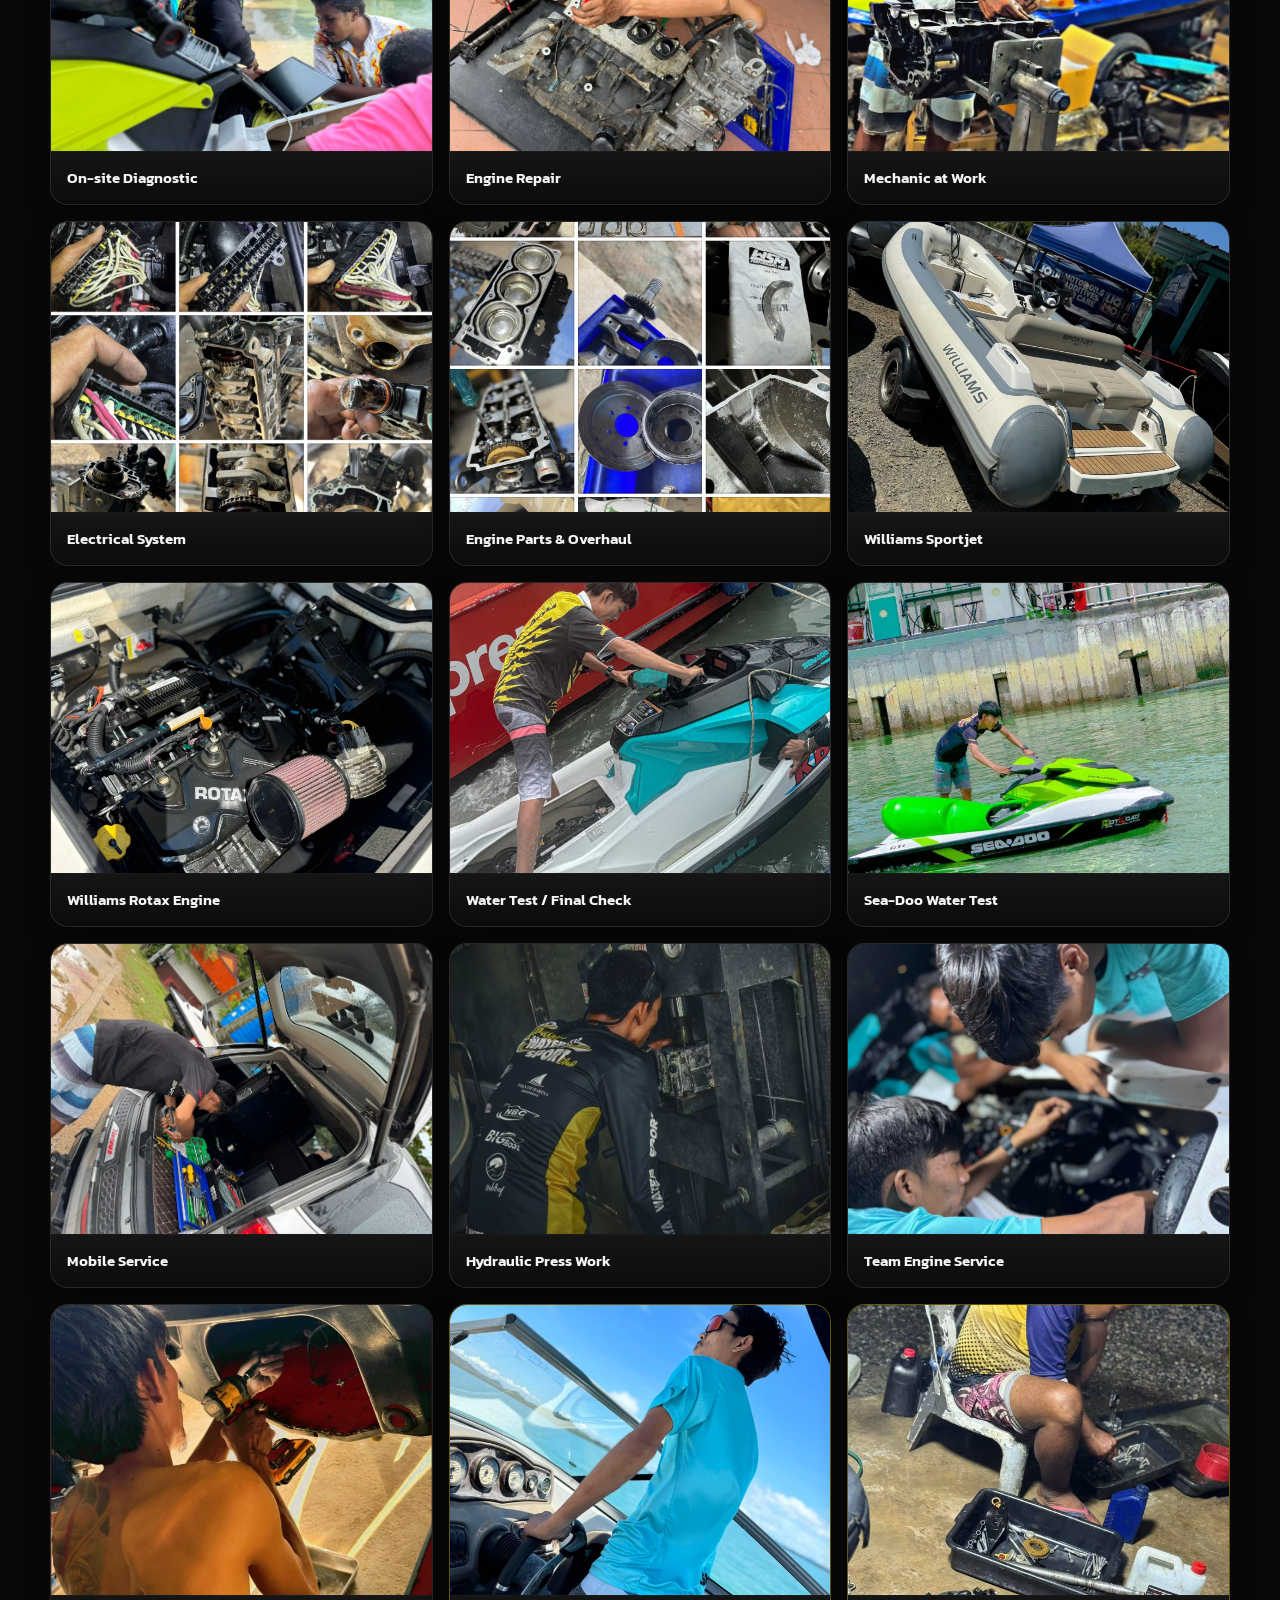
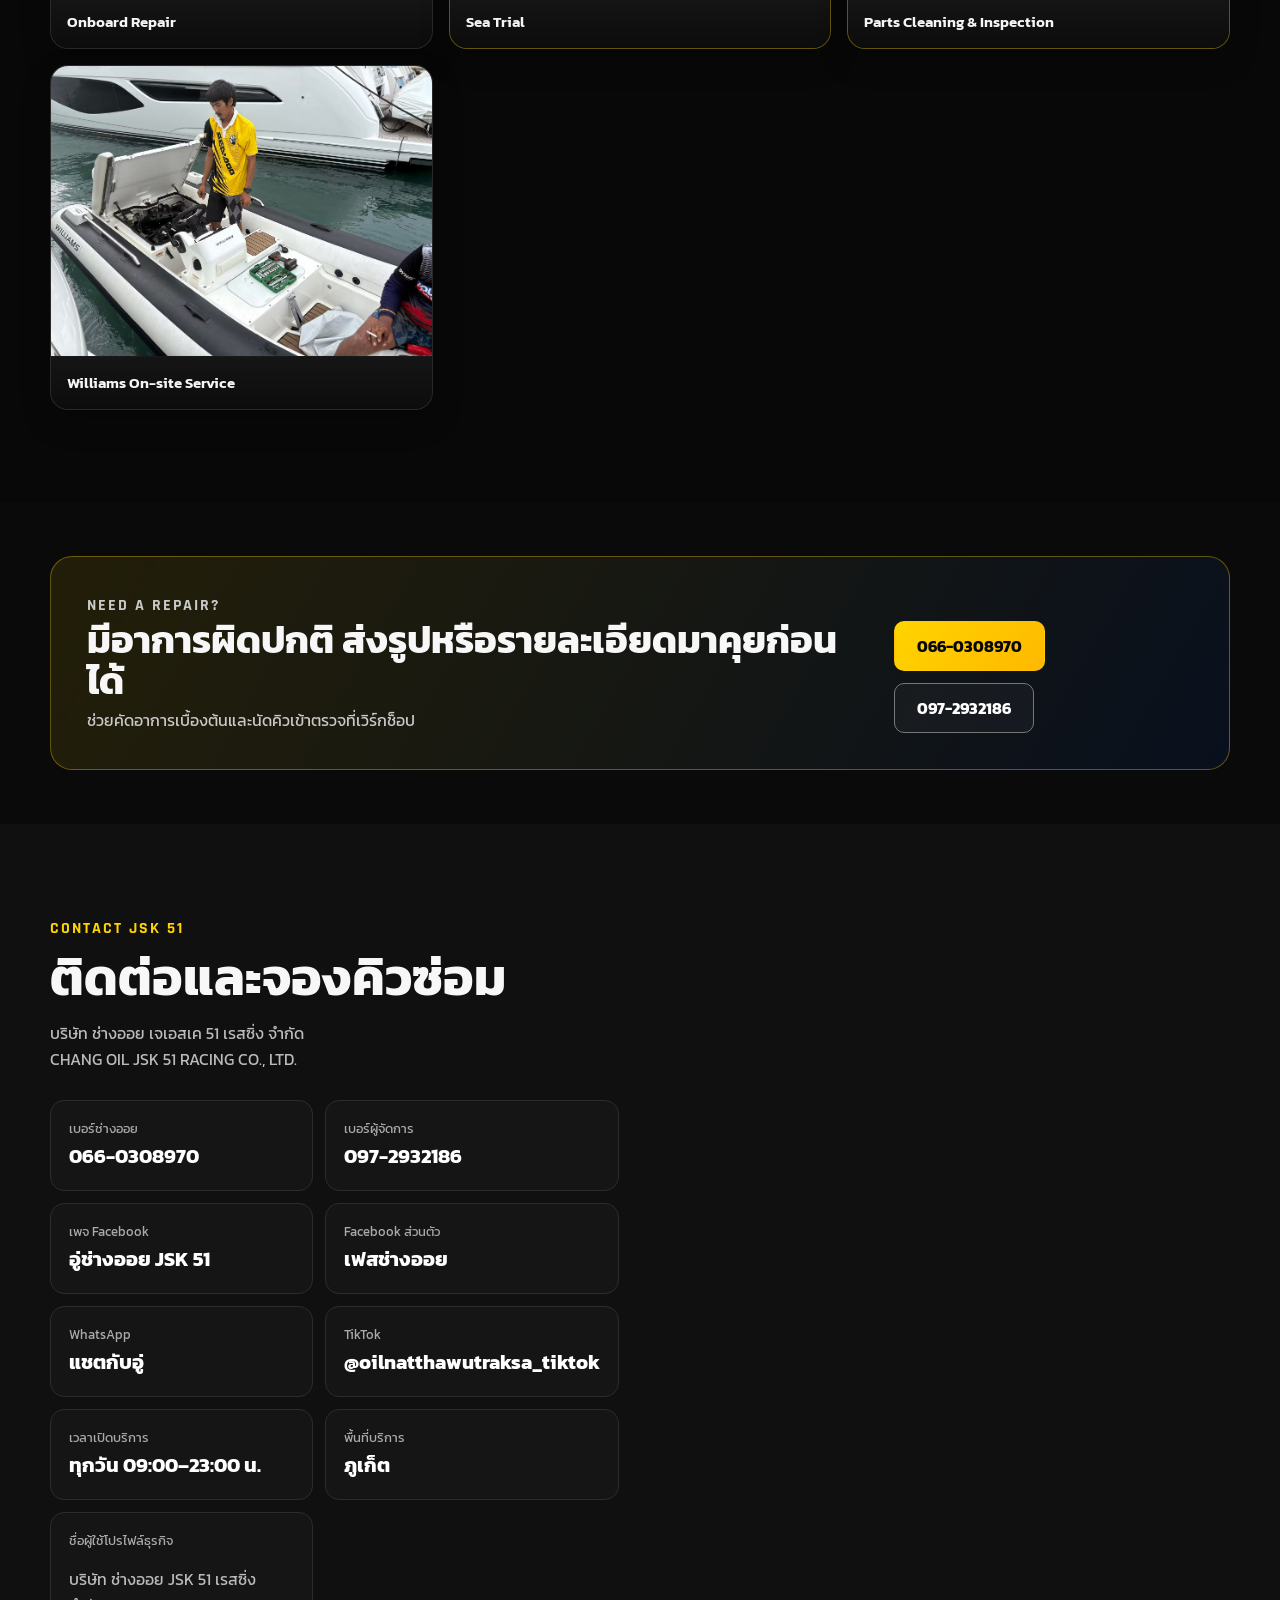
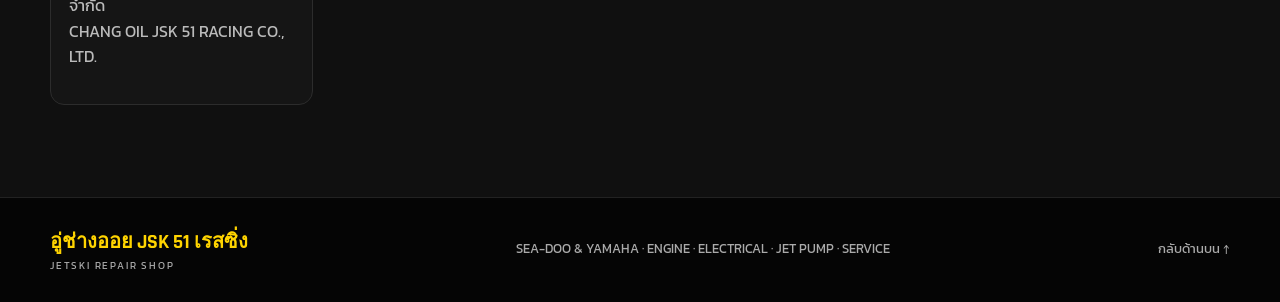
==== commit a43c6b9e: "Update index.html" ====
--- a/index.html
+++ b/index.html
@@ -145,12 +145,12 @@
           <p class="eyebrow">CONTACT JSK 51</p><h2>ติดต่อและจองคิวซ่อม</h2><p class="contact-lead">บริษัท ช่างออย เจเอสเค 51 เรสซิ่ง จำกัด<br>CHANG OIL JSK 51 RACING CO., LTD.</p>
           <div class="contact-cards">
   <a href="tel:0660308970">
-    <span>โทรศัพท์</span>
+    <span>เบอร์ช่างออย</span>
     <strong>066-0308970</strong>
   </a>
 
   <a href="tel:0972932186">
-    <span>โทรศัพท์</span>
+    <span>เบอร์ผู้จัดการ</span>
     <strong>097-2932186</strong>
   </a>
 
@@ -190,7 +190,7 @@
   <div>
     <span>ชื่อผู้ใช้โปรไฟล์ธุรกิจ</span>
     <p class="contact-lead">
-  บริษัท ช่างออย เจเอสเค 51 เรสซิ่ง จำกัด<br>
+  บริษัท ช่างออย JSK 51 เรสซิ่ง จำกัด<br>
   CHANG OIL JSK 51 RACING CO., LTD.
 </p>
 
@@ -198,7 +198,8 @@
   </div>
 </div>
         </div>
-        <form class="contact-form" onsubmit="return sendToLine(event)">
+        <form class<a class="floating-call" href="https://wa.me/message/C3WTJVL462GDN1"
+   aria-label="แชต WhatsApp กับอู่ช่างออย JSK 51">💬</a>
           <h3>รายละเอียดสำหรับจองคิว</h3>
           <label>ชื่อ<input id="name" type="text" placeholder="ชื่อลูกค้า"></label>
           <label>รุ่นเจ็ตสกี<input id="model" type="text" placeholder="เช่น Sea-Doo GTX 130"></label>
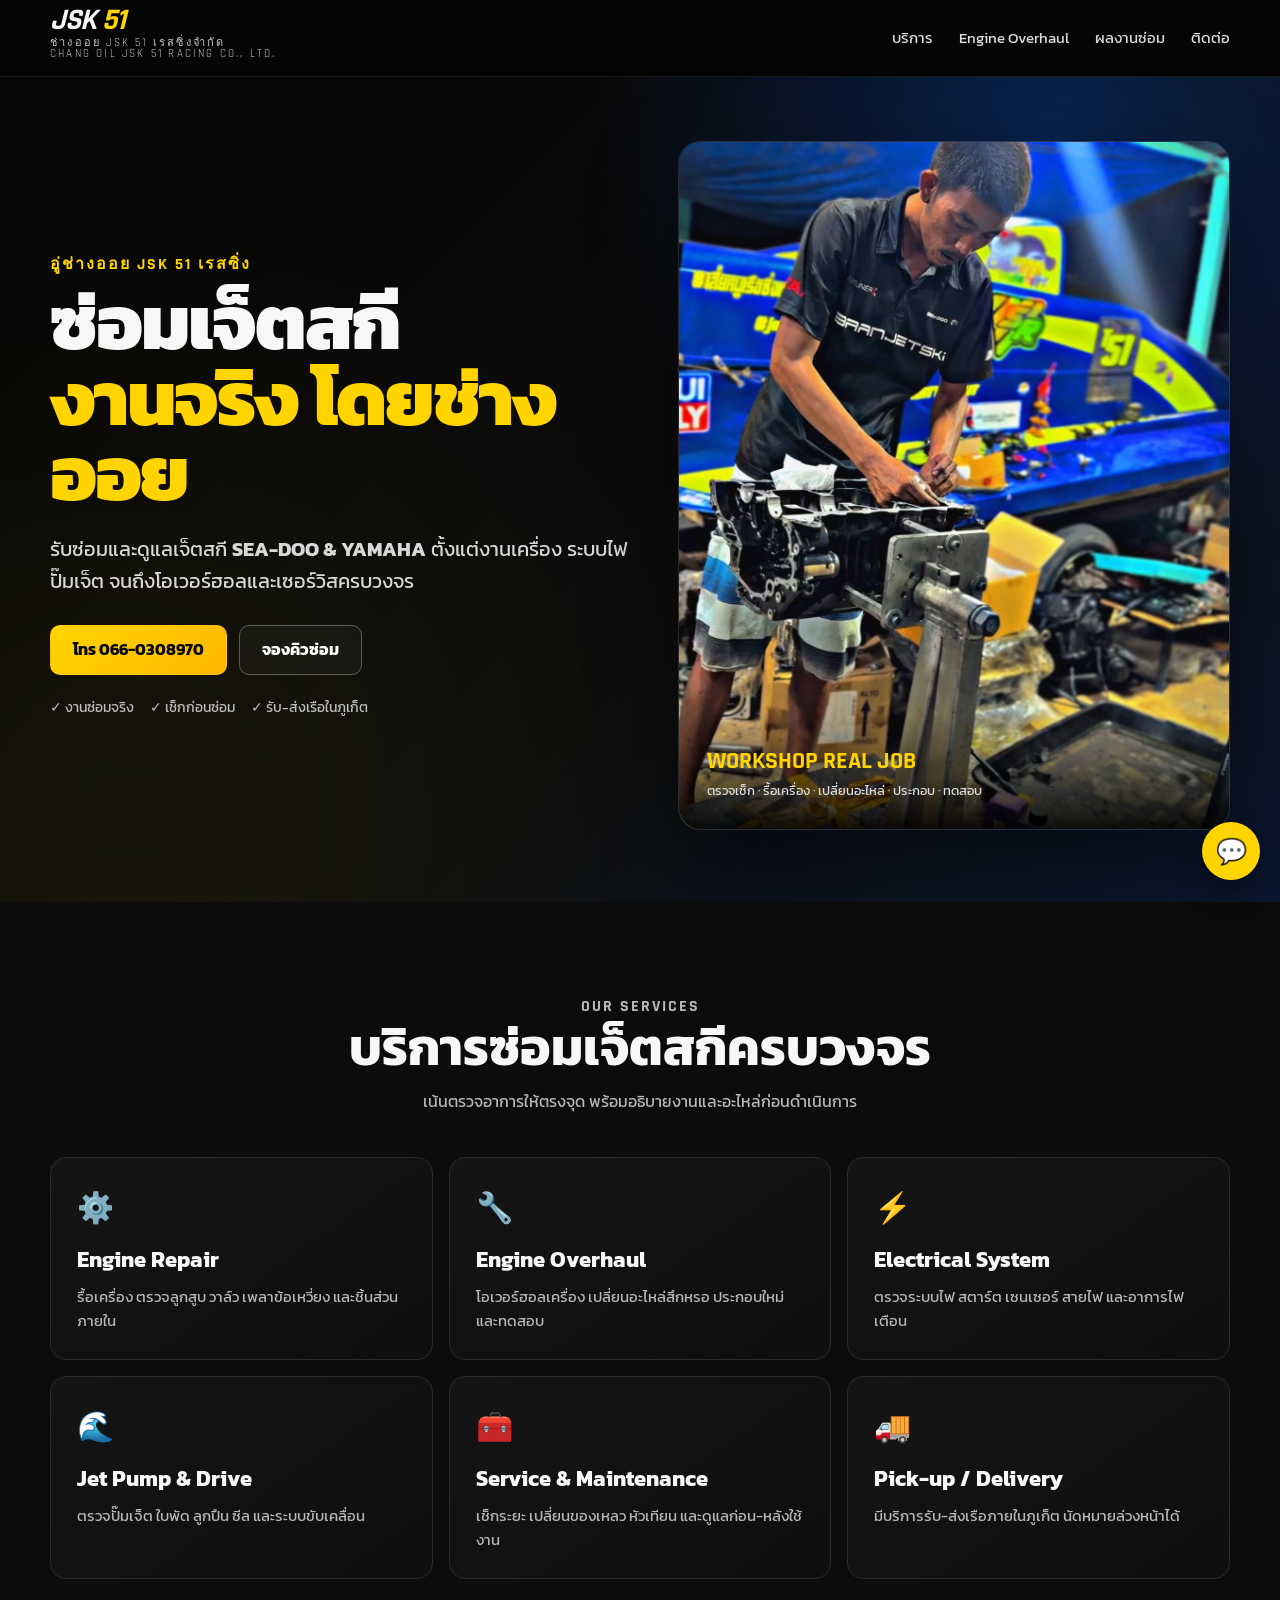
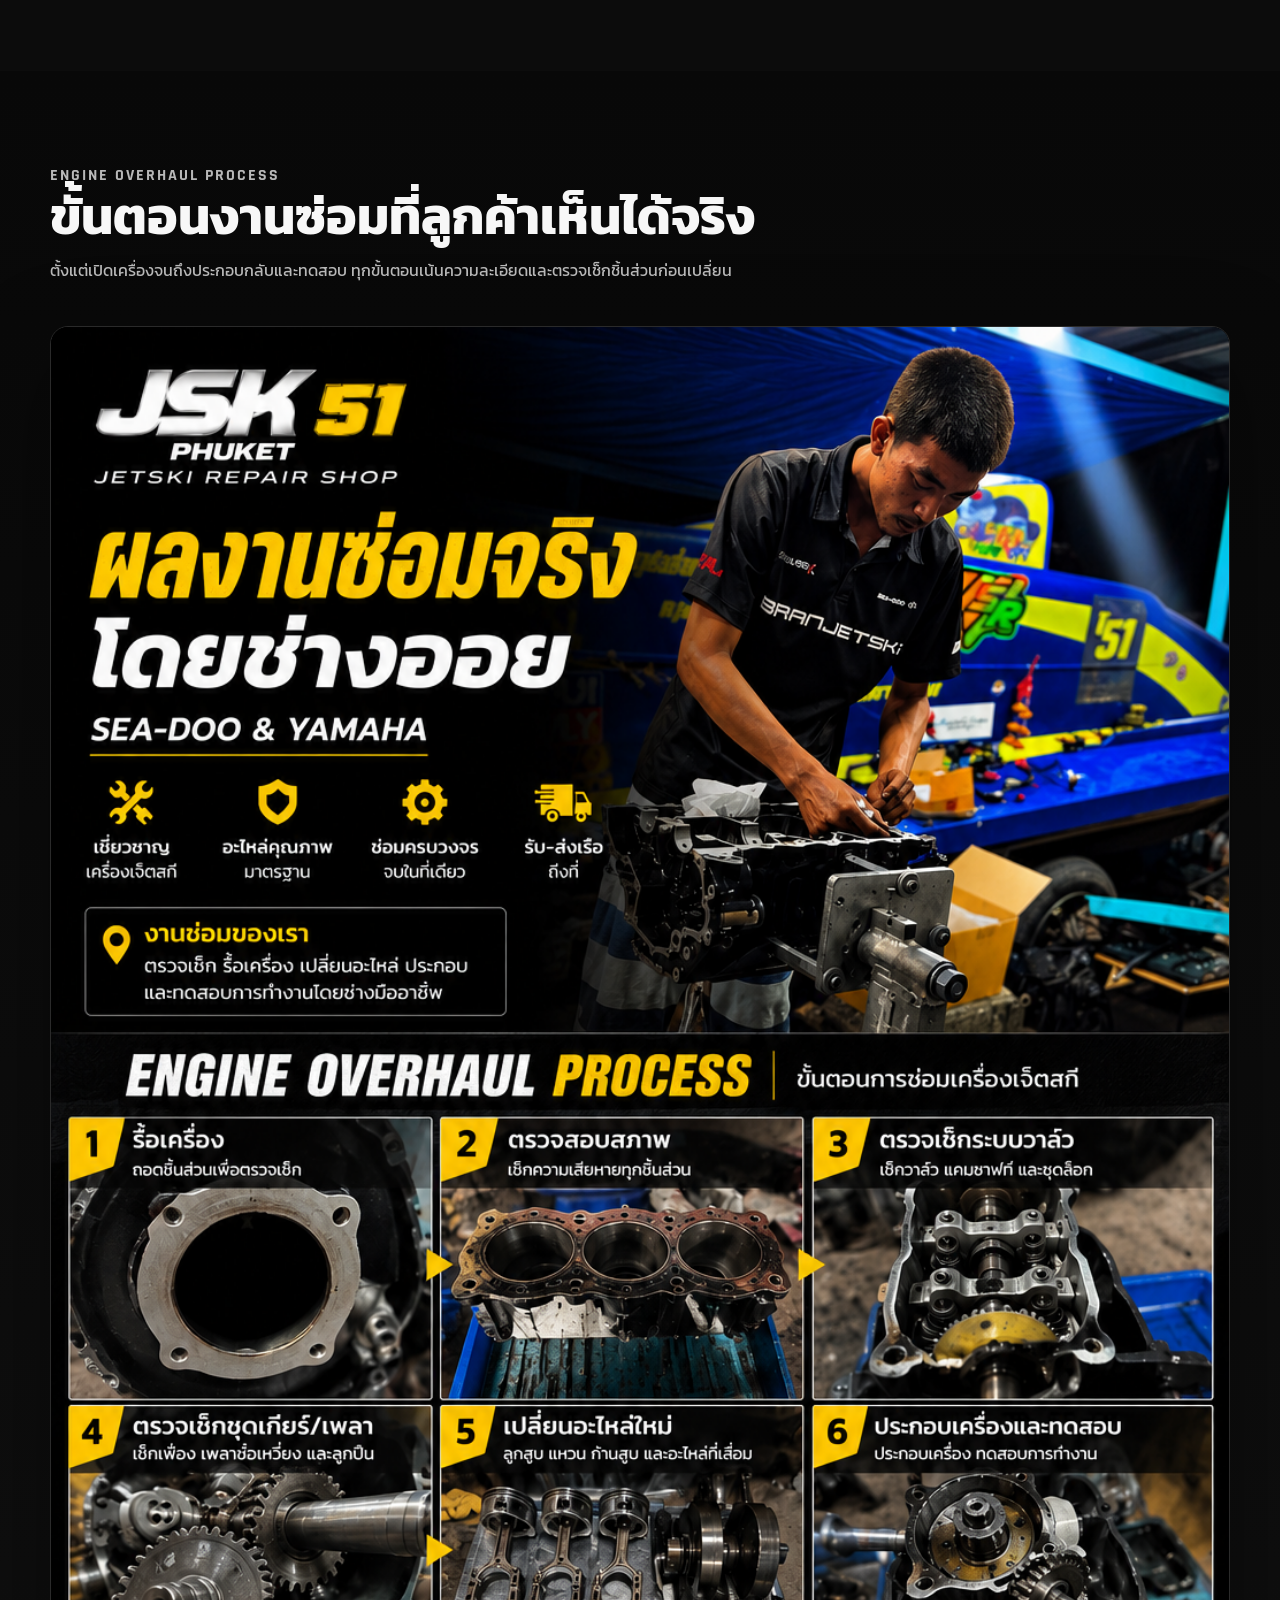
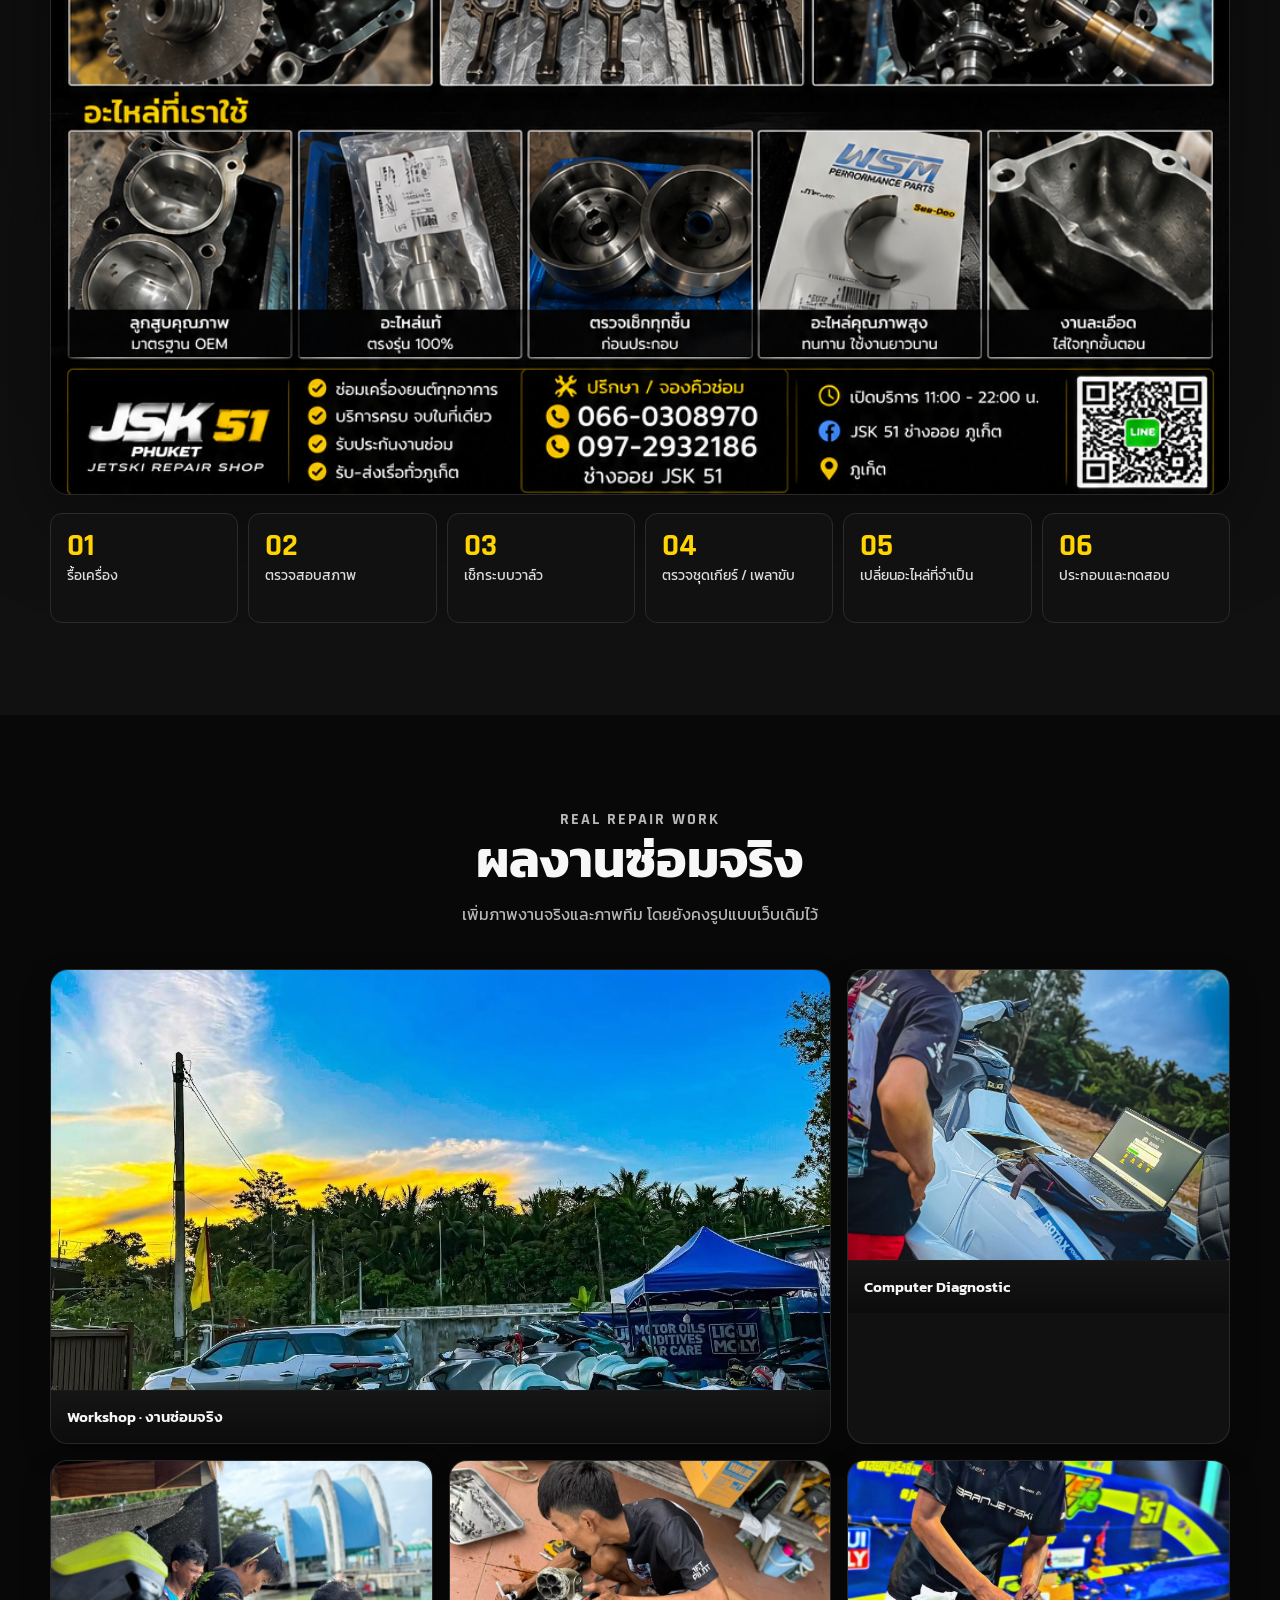
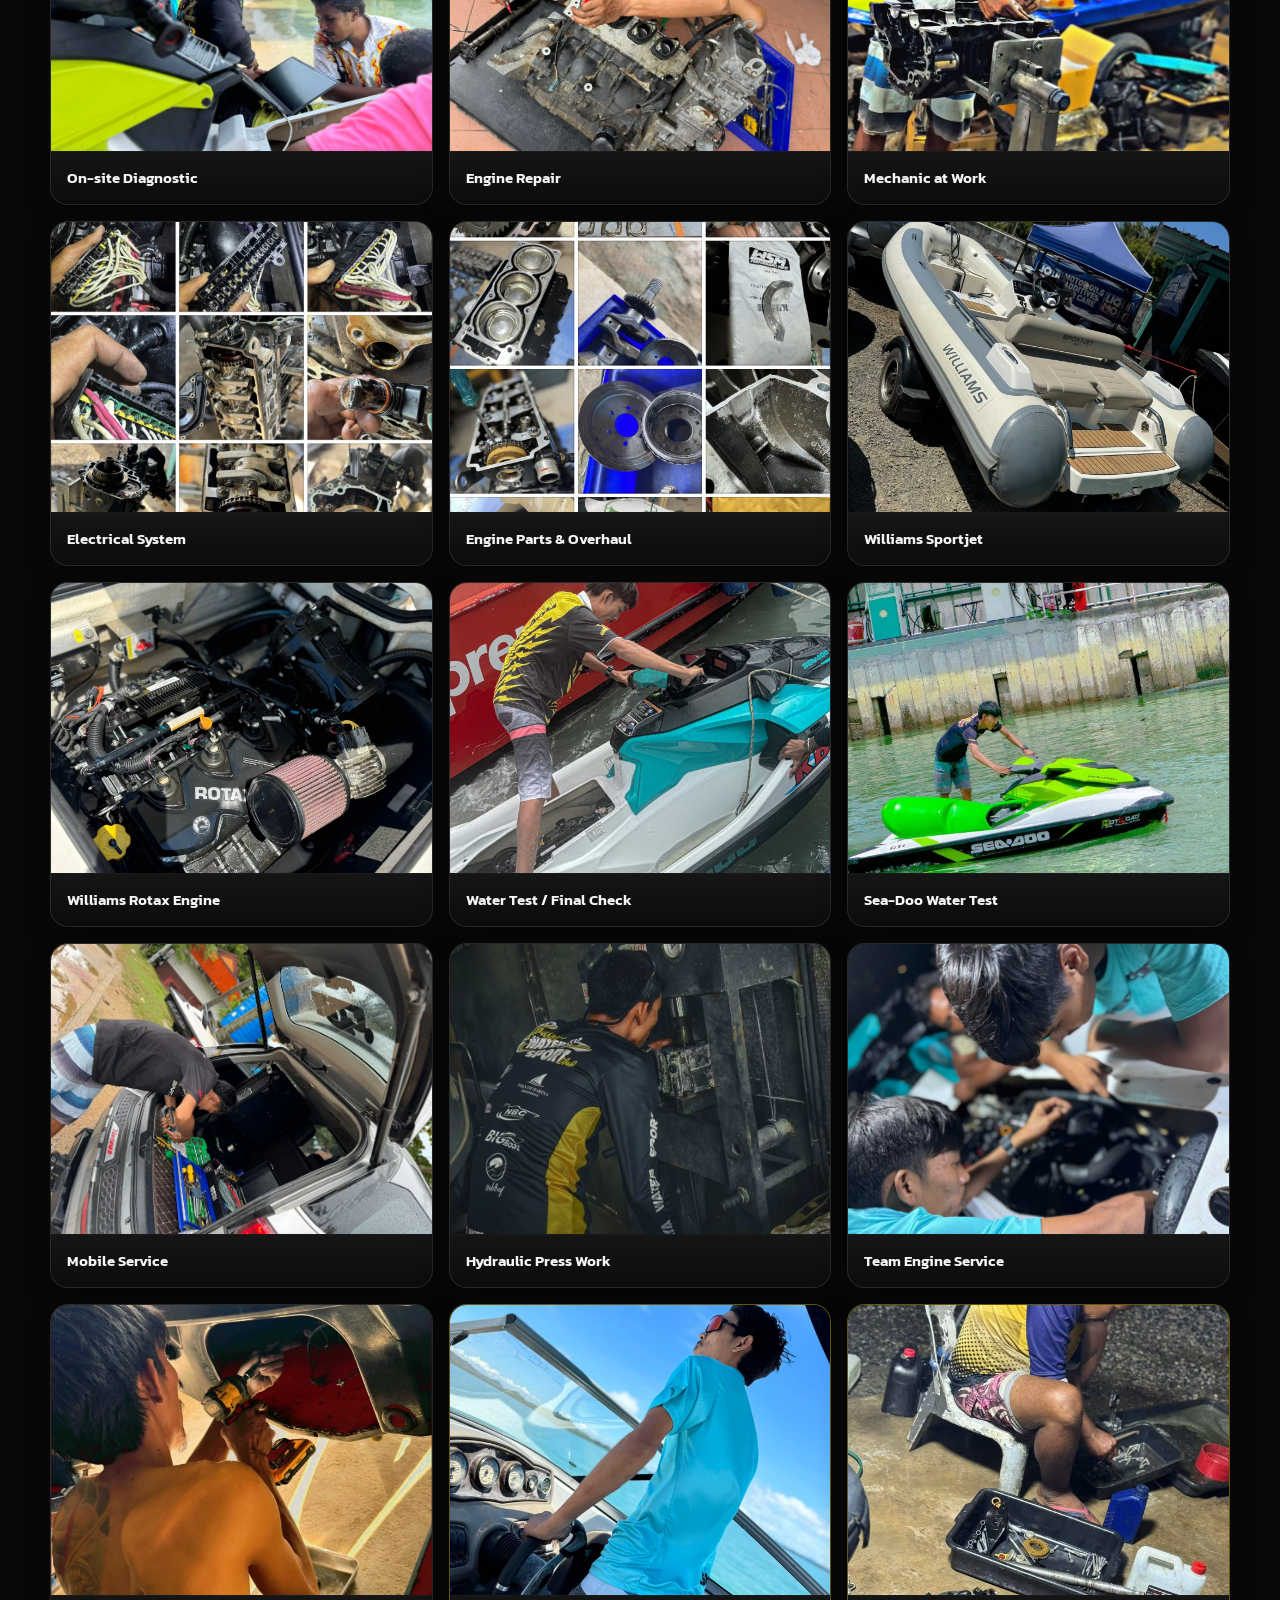
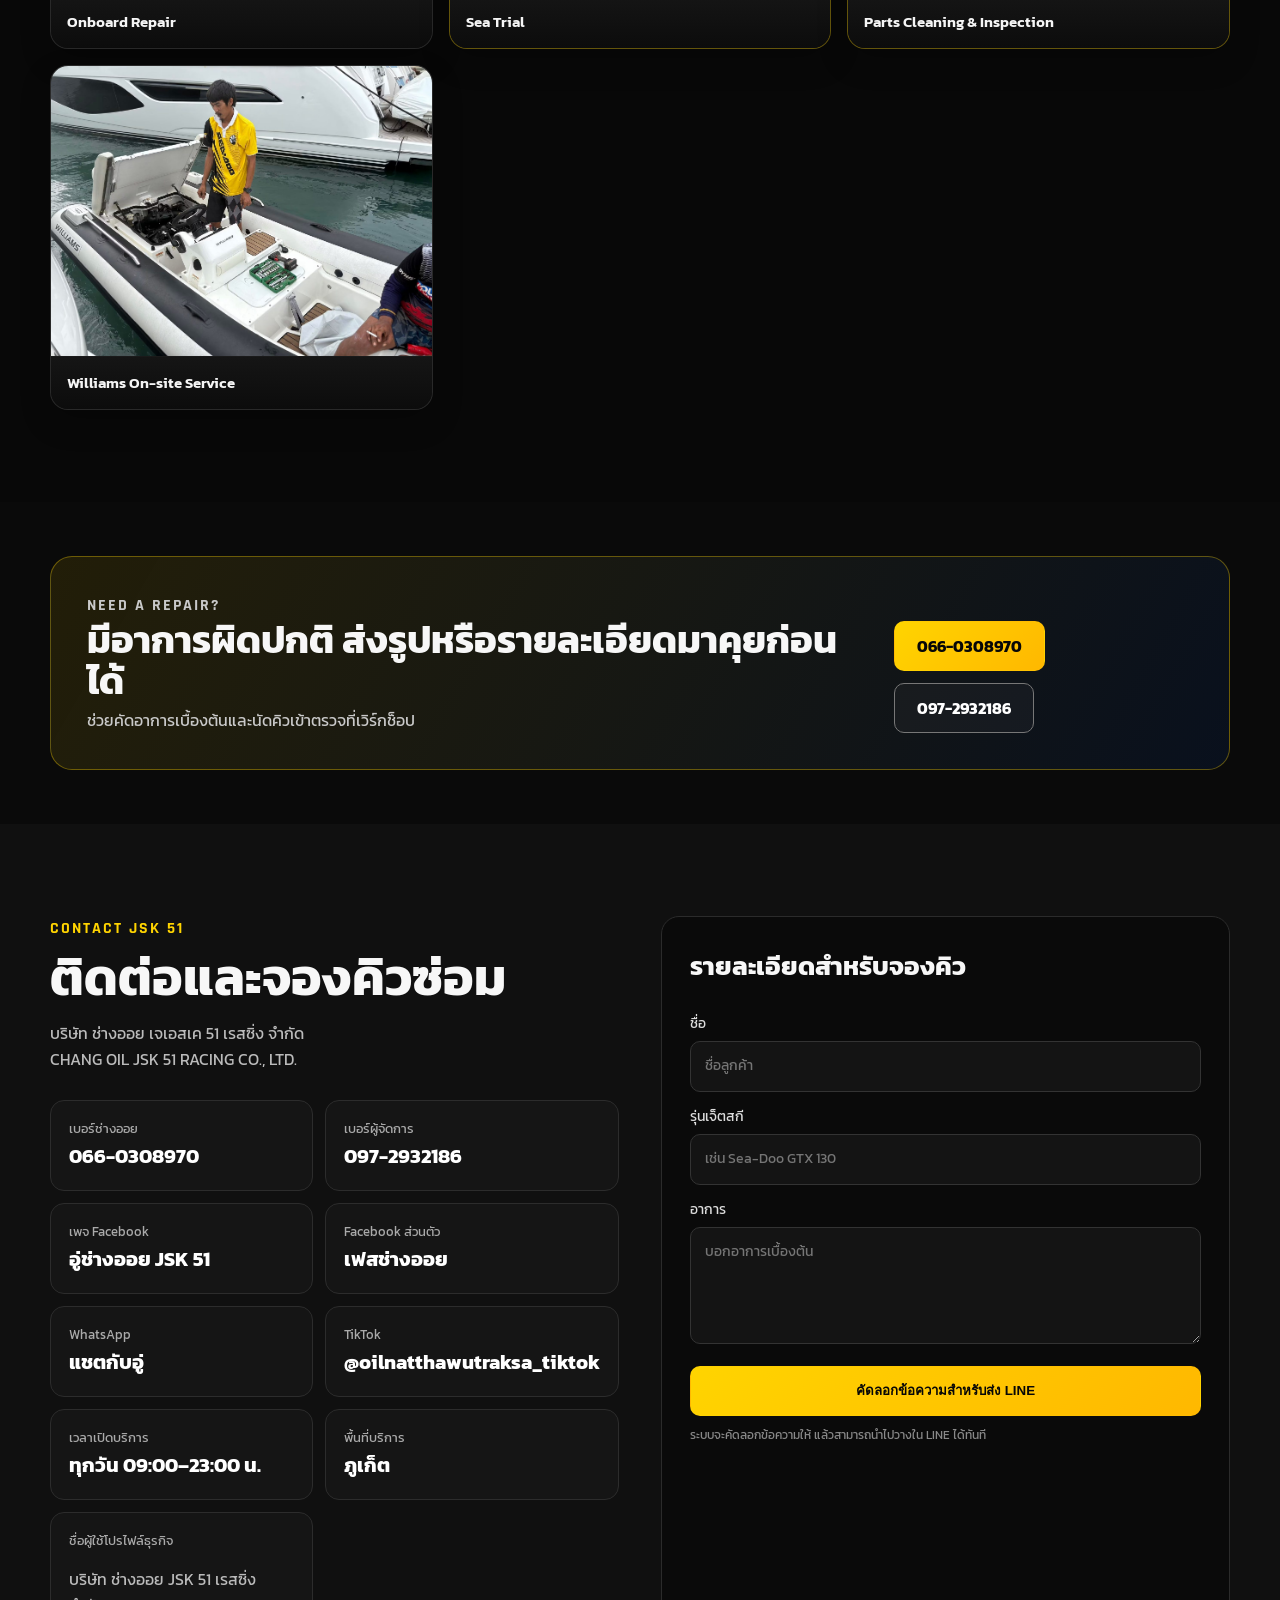
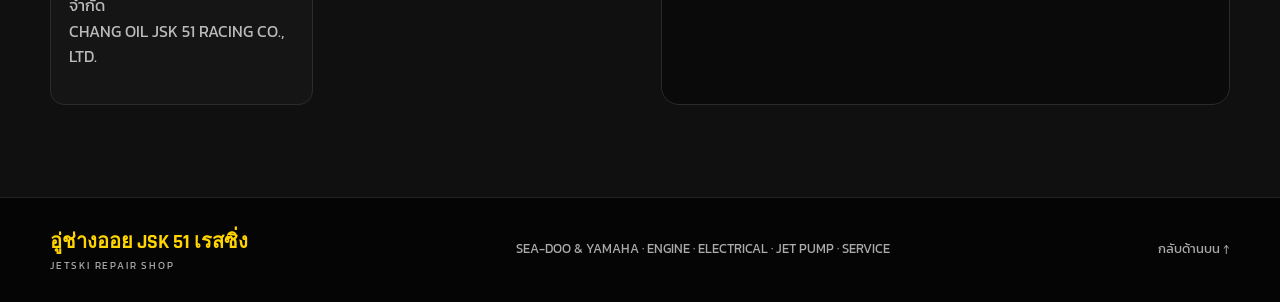
==== commit d4edf42a: "Add files via upload" ====
--- a/index.html
+++ b/index.html
@@ -198,8 +198,7 @@
   </div>
 </div>
         </div>
-        <form class<a class="floating-call" href="https://wa.me/message/C3WTJVL462GDN1"
-   aria-label="แชต WhatsApp กับอู่ช่างออย JSK 51">💬</a>
+        <form class="contact-form" onsubmit="return sendToLine(event)">
           <h3>รายละเอียดสำหรับจองคิว</h3>
           <label>ชื่อ<input id="name" type="text" placeholder="ชื่อลูกค้า"></label>
           <label>รุ่นเจ็ตสกี<input id="model" type="text" placeholder="เช่น Sea-Doo GTX 130"></label>
@@ -212,7 +211,7 @@
   </main>
 
   <footer><div class="container footer-inner"><div><strong>อู่ช่างออย JSK 51 เรสซิ่ง</strong><span>JETSKI REPAIR SHOP</span></div><p>SEA-DOO & YAMAHA · ENGINE · ELECTRICAL · JET PUMP · SERVICE</p><a href="#top">กลับด้านบน ↑</a></div></footer>
-  <a class="floating-call" href="tel:0660308970" aria-label="โทรหาJSK 51 ช่างออย">☎</a>
+  <a class="floating-call" href="https://wa.me/message/C3WTJVL462GDN1" aria-label="แชต WhatsApp กับอู่ช่างออย JSK 51">💬</a>
   <script src="script.js"></script>
 </body>
 </html>
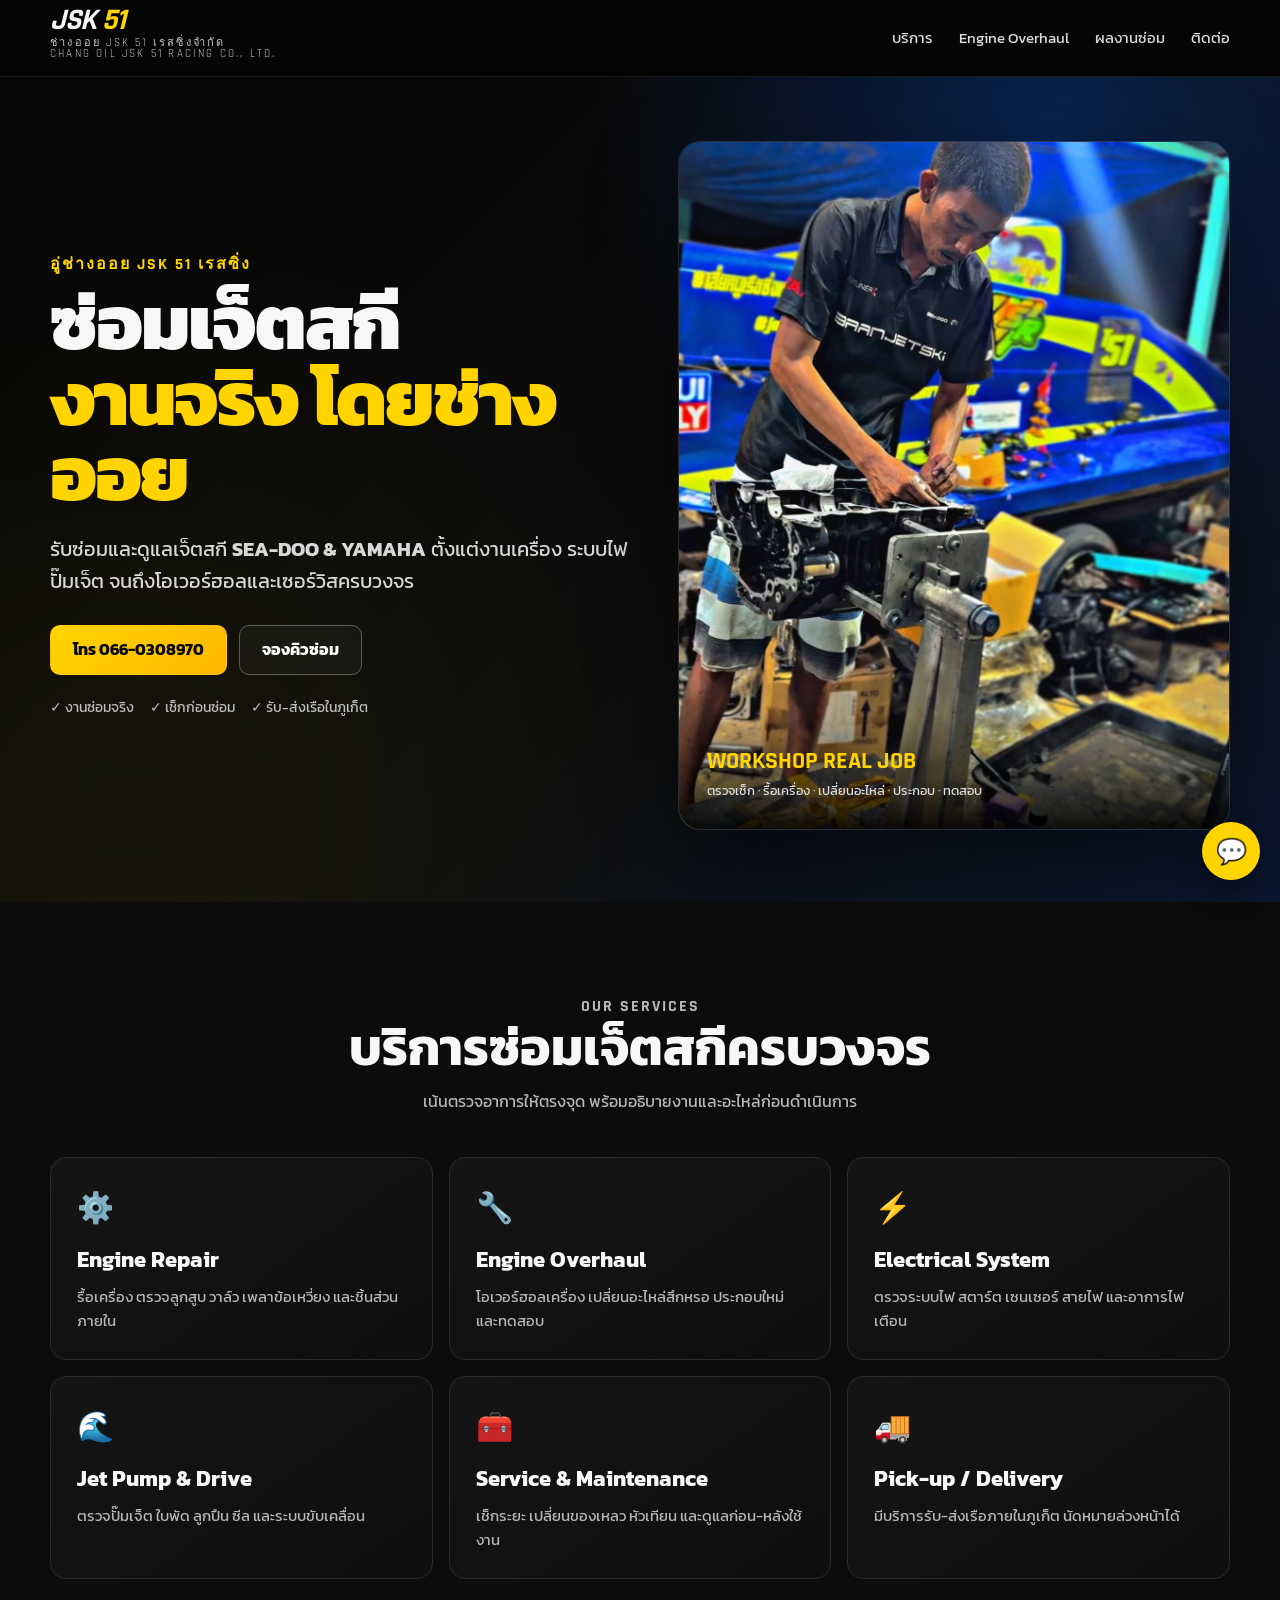
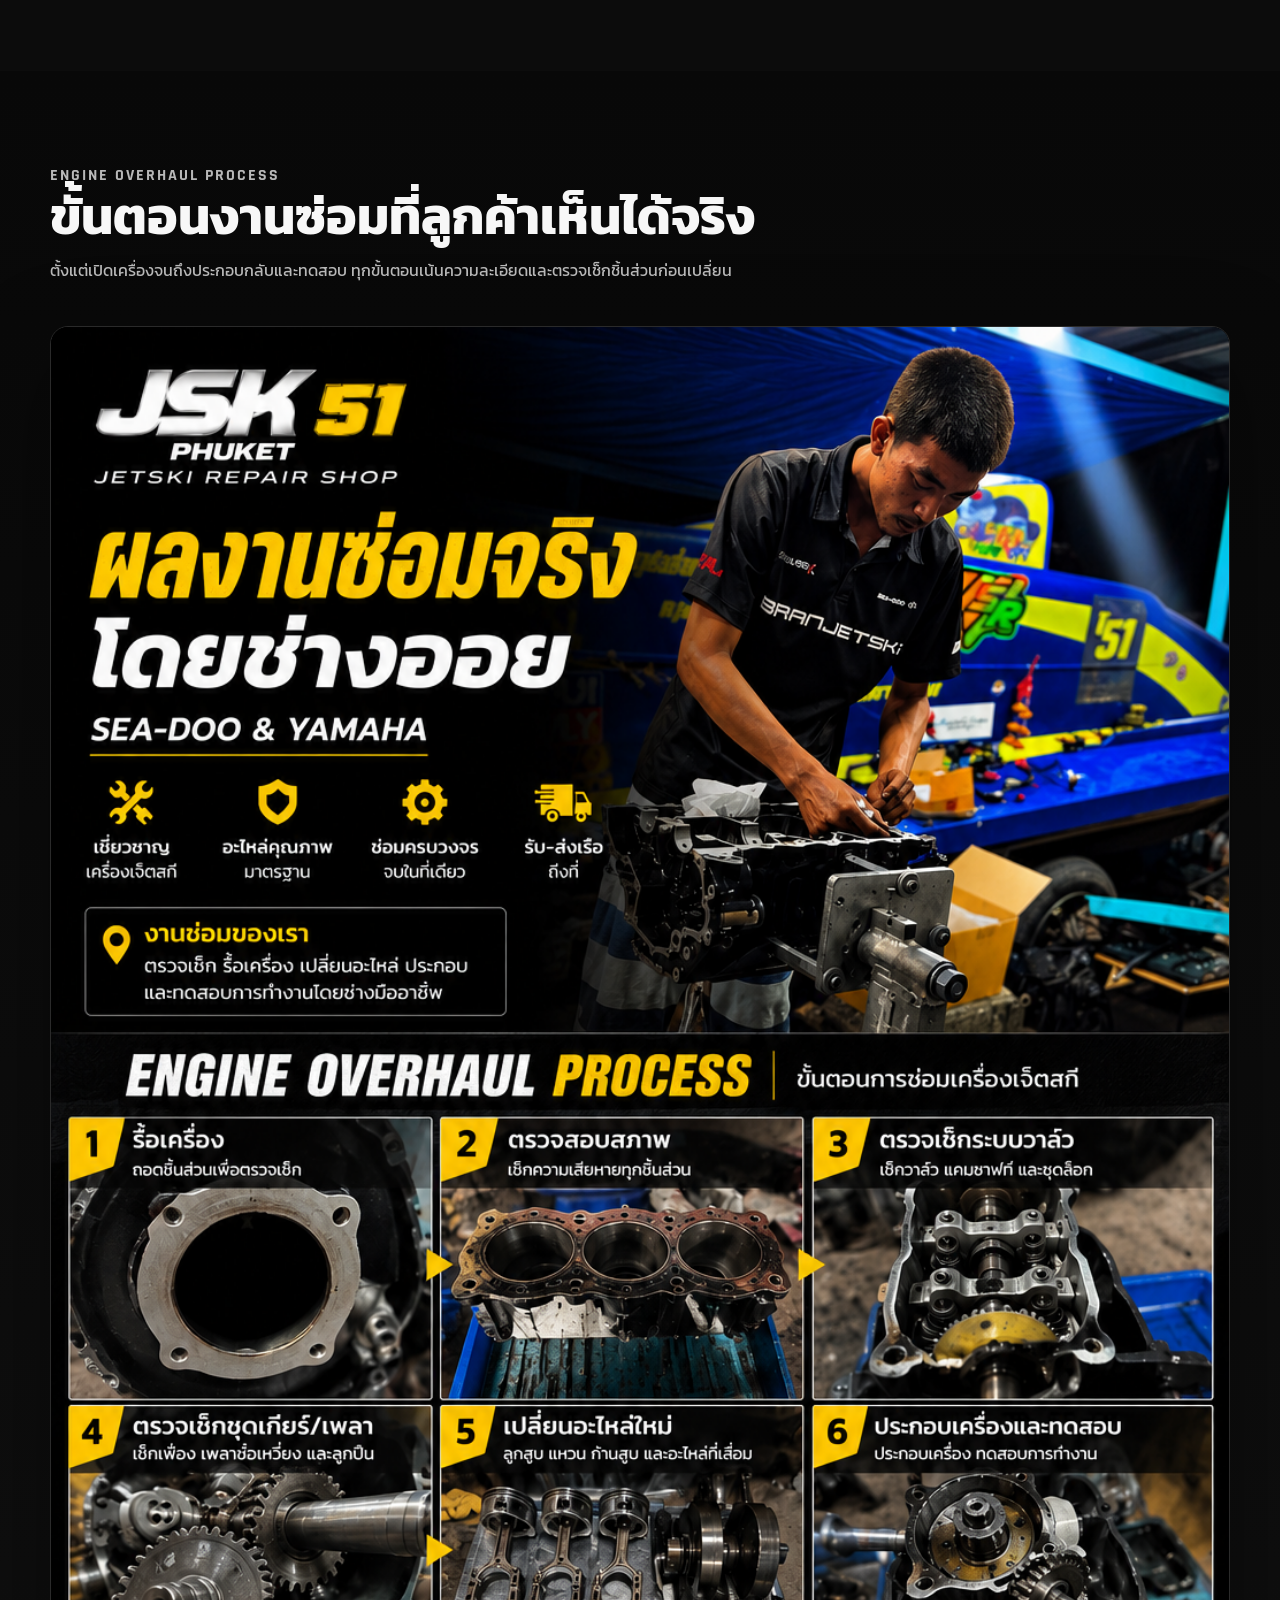
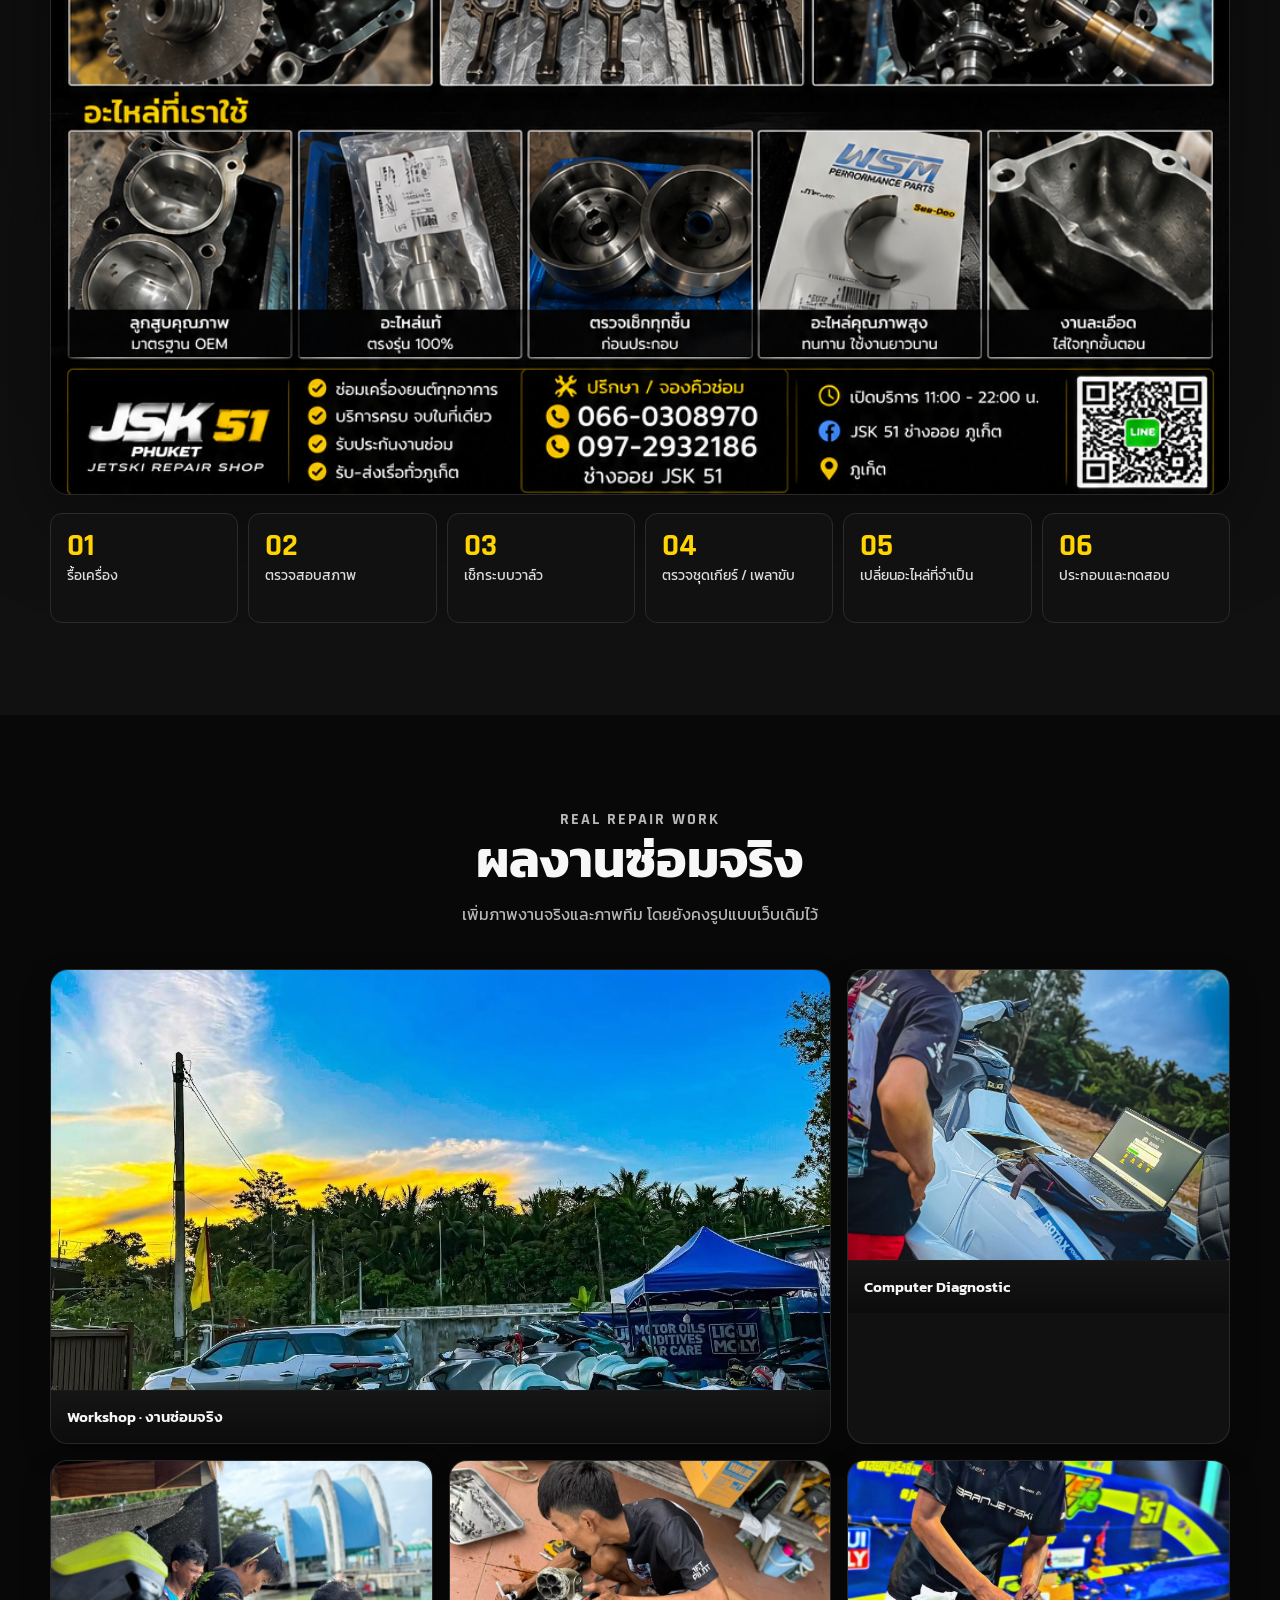
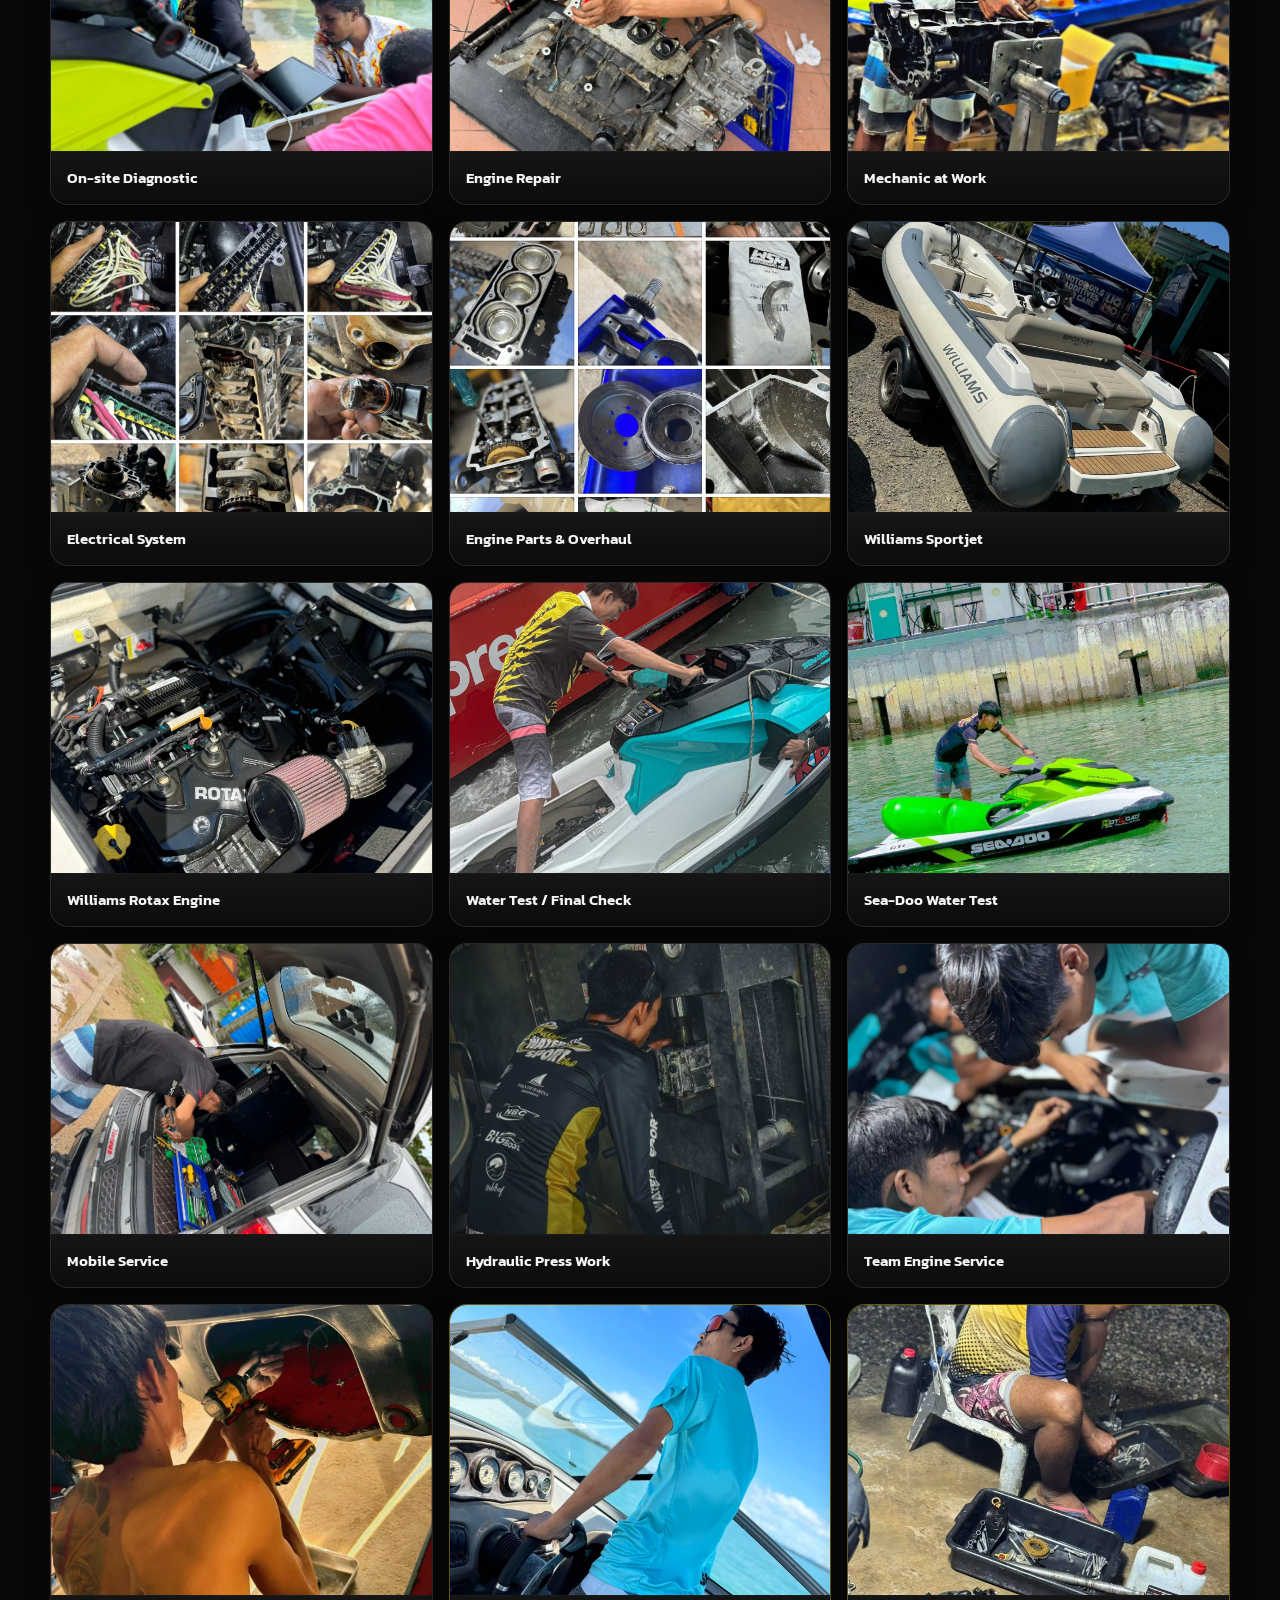
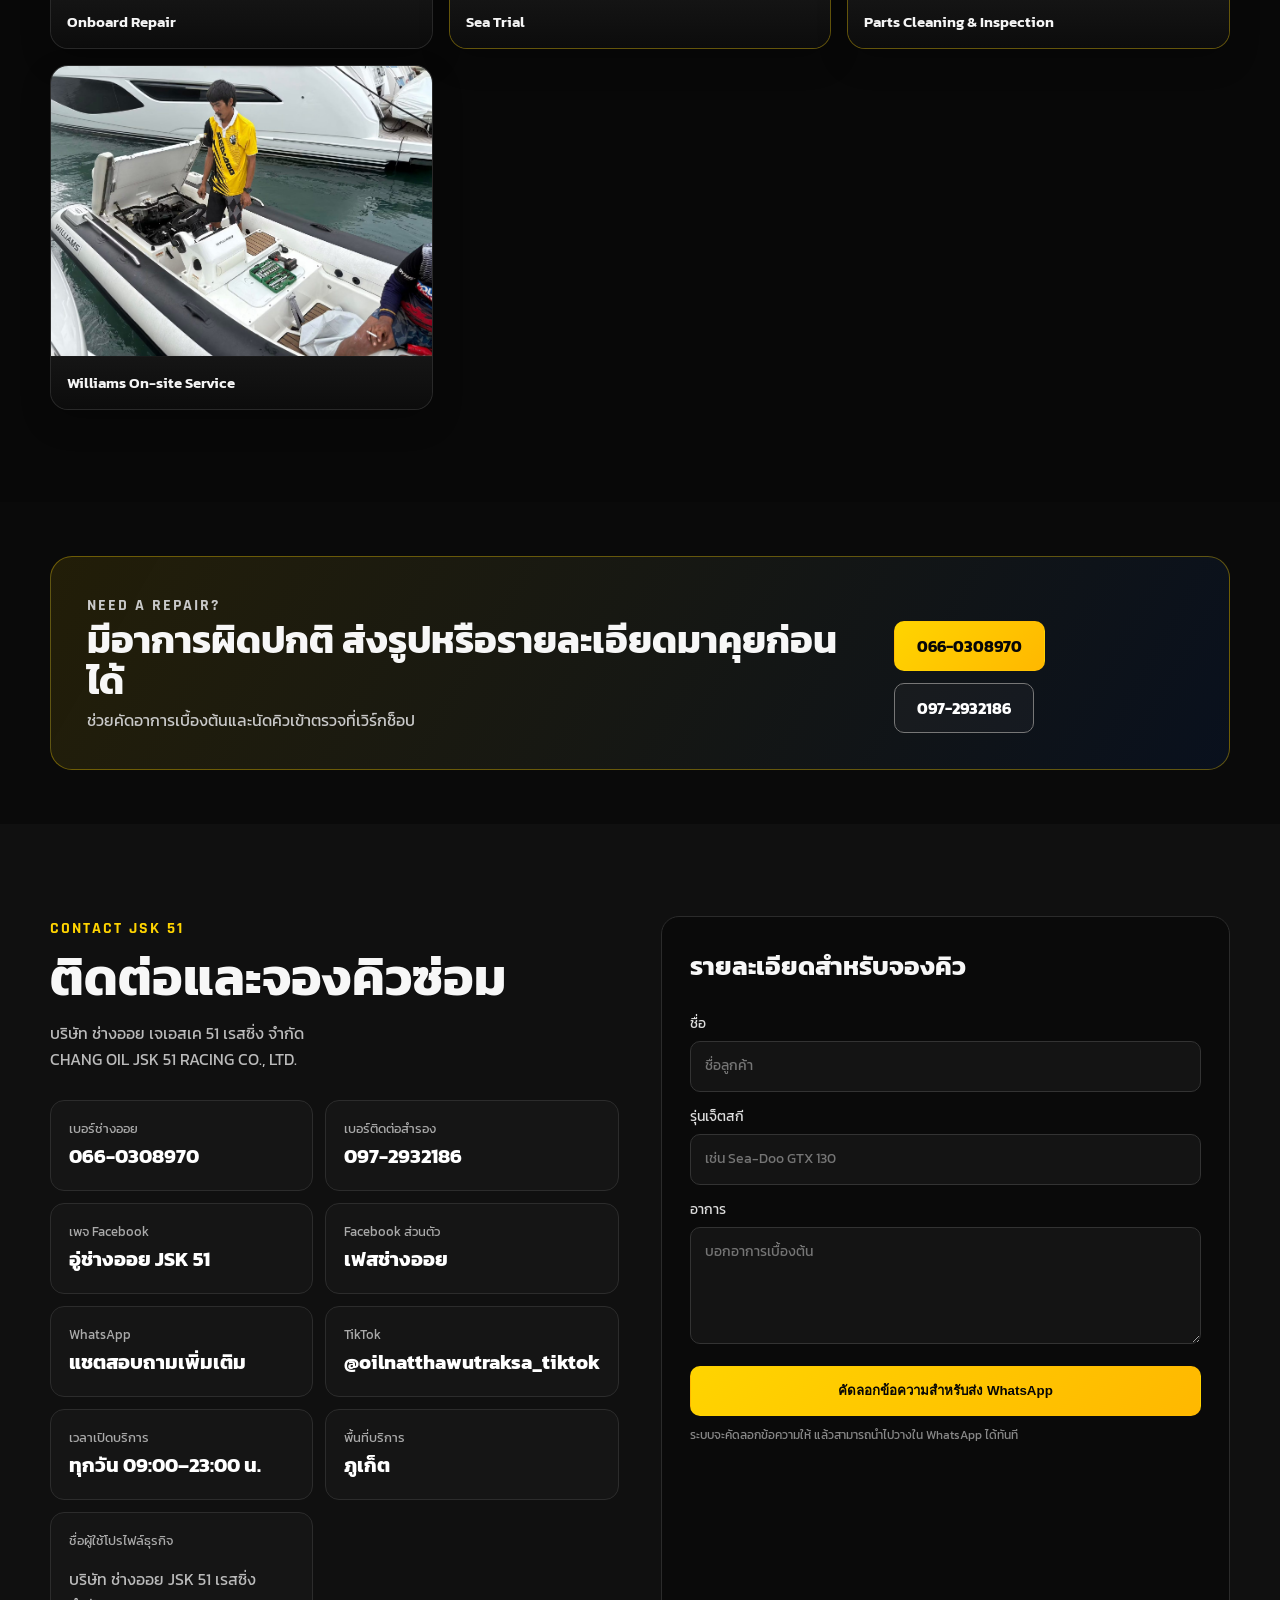
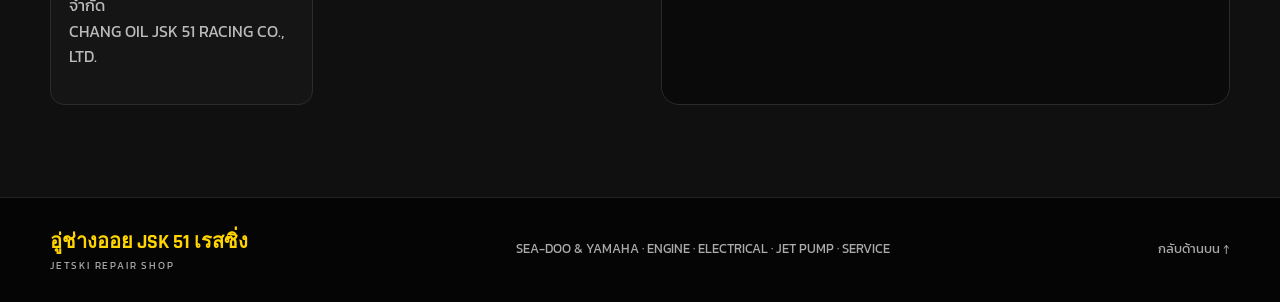
==== commit 527ac262: "Update index.html" ====
--- a/index.html
+++ b/index.html
@@ -150,7 +150,7 @@
   </a>
 
   <a href="tel:0972932186">
-    <span>เบอร์ผู้จัดการ</span>
+    <span>เบอร์ติดต่อสำรอง</span>
     <strong>097-2932186</strong>
   </a>
 
@@ -168,7 +168,7 @@
 </a>
 <a href="https://wa.me/message/C3WTJVL462GDN1" target="_blank" rel="noopener">
   <span>WhatsApp</span>
-  <strong>แชตกับอู่</strong>
+  <strong>แชตสอบถามเพิ่มเติม</strong>
 </a>
   </a>
 
@@ -203,8 +203,8 @@
           <label>ชื่อ<input id="name" type="text" placeholder="ชื่อลูกค้า"></label>
           <label>รุ่นเจ็ตสกี<input id="model" type="text" placeholder="เช่น Sea-Doo GTX 130"></label>
           <label>อาการ<textarea id="issue" rows="4" placeholder="บอกอาการเบื้องต้น"></textarea></label>
-          <button class="btn btn-primary full" type="submit">คัดลอกข้อความสำหรับส่ง LINE</button>
-          <p class="form-note" id="formNote">ระบบจะคัดลอกข้อความให้ แล้วสามารถนำไปวางใน LINE ได้ทันที</p>
+          <button class="btn btn-primary full" type="submit">คัดลอกข้อความสำหรับส่ง WhatsApp </button>
+          <p class="form-note" id="formNote">ระบบจะคัดลอกข้อความให้ แล้วสามารถนำไปวางใน WhatsApp ได้ทันที</p>
         </form>
       </div>
     </section>
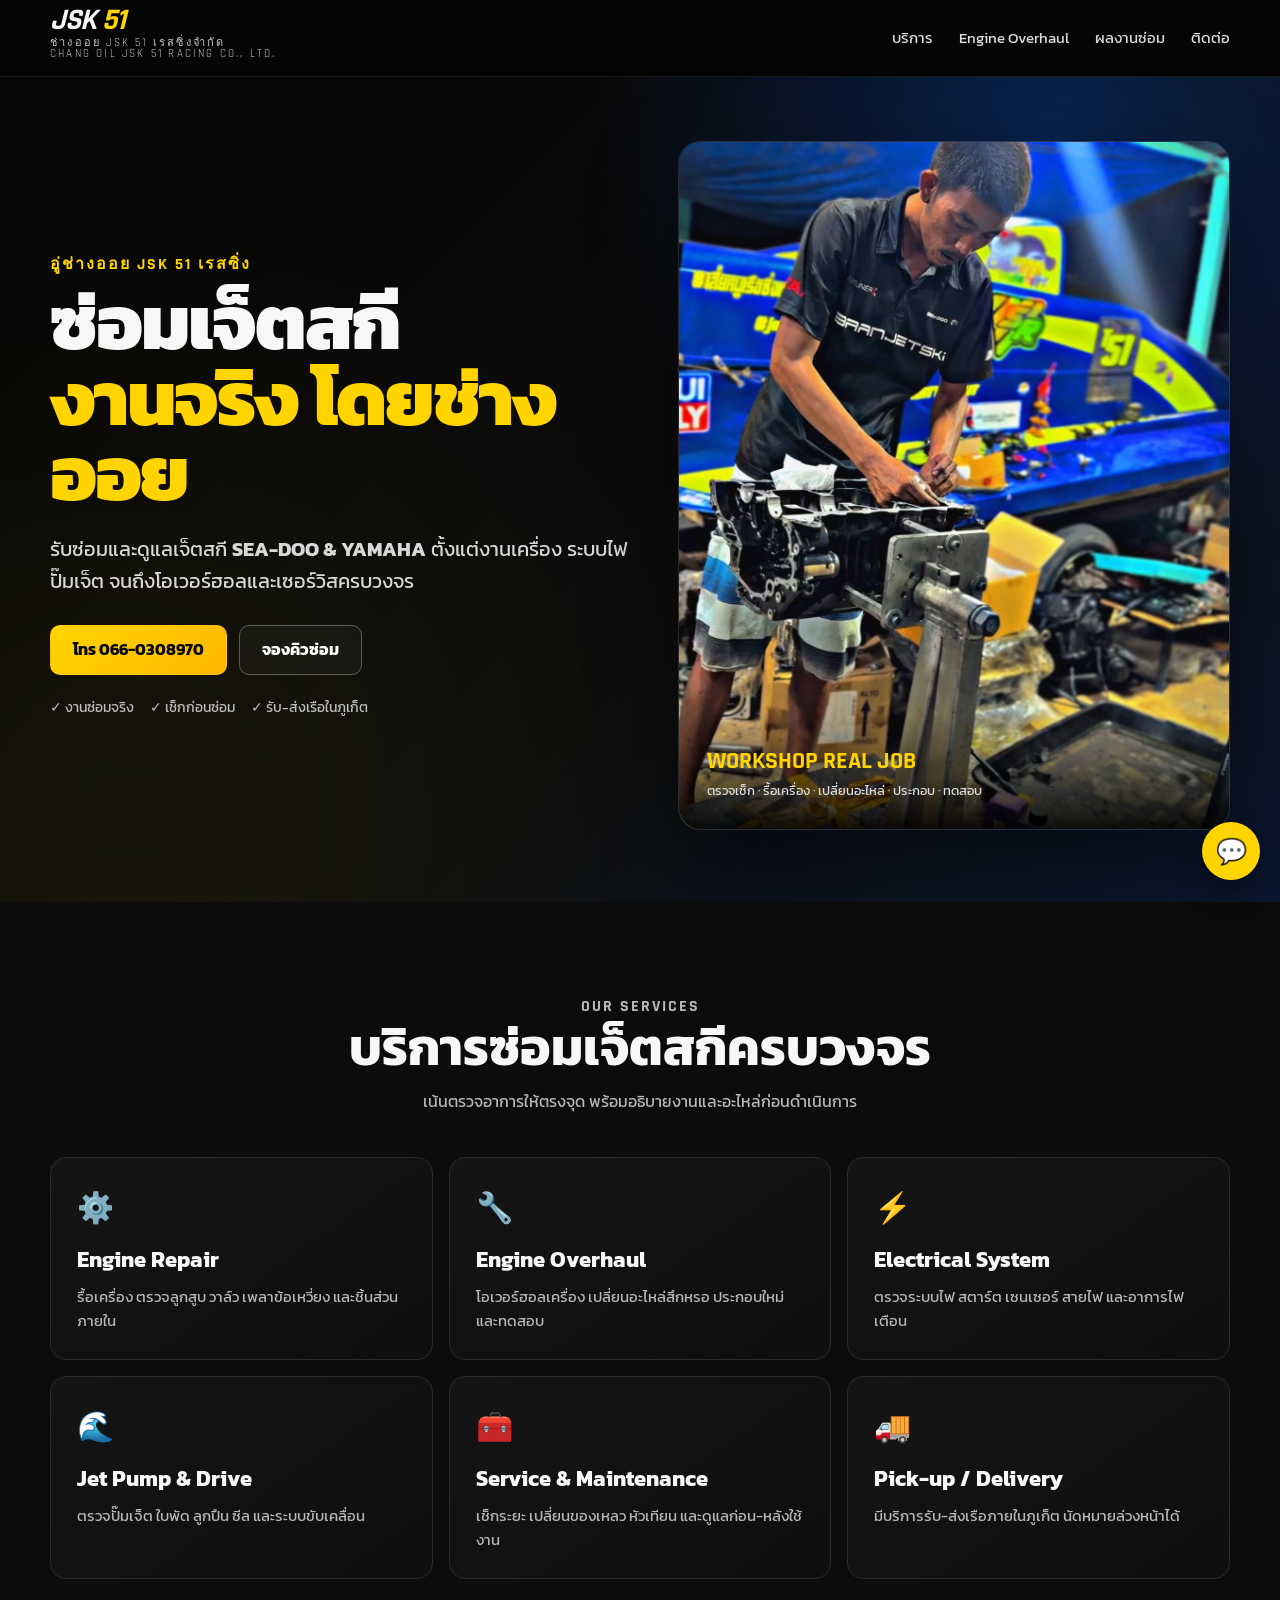
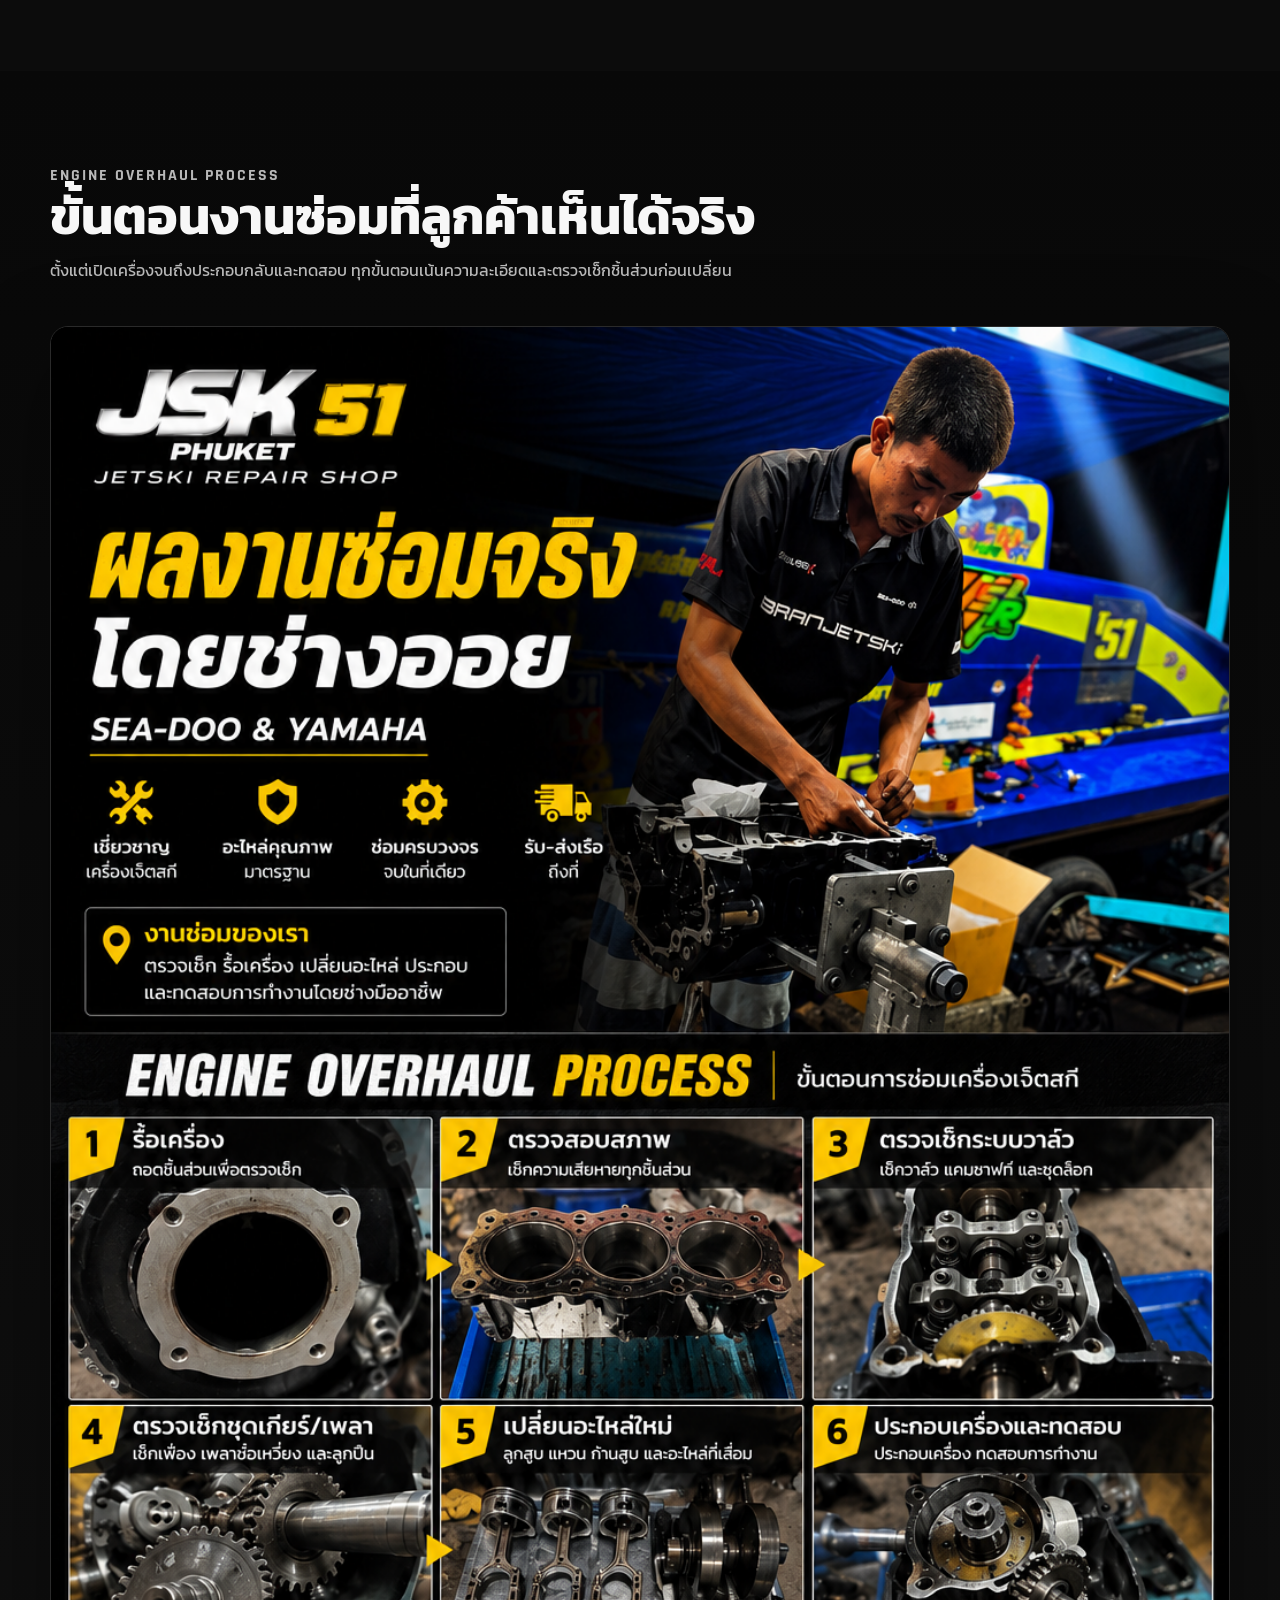
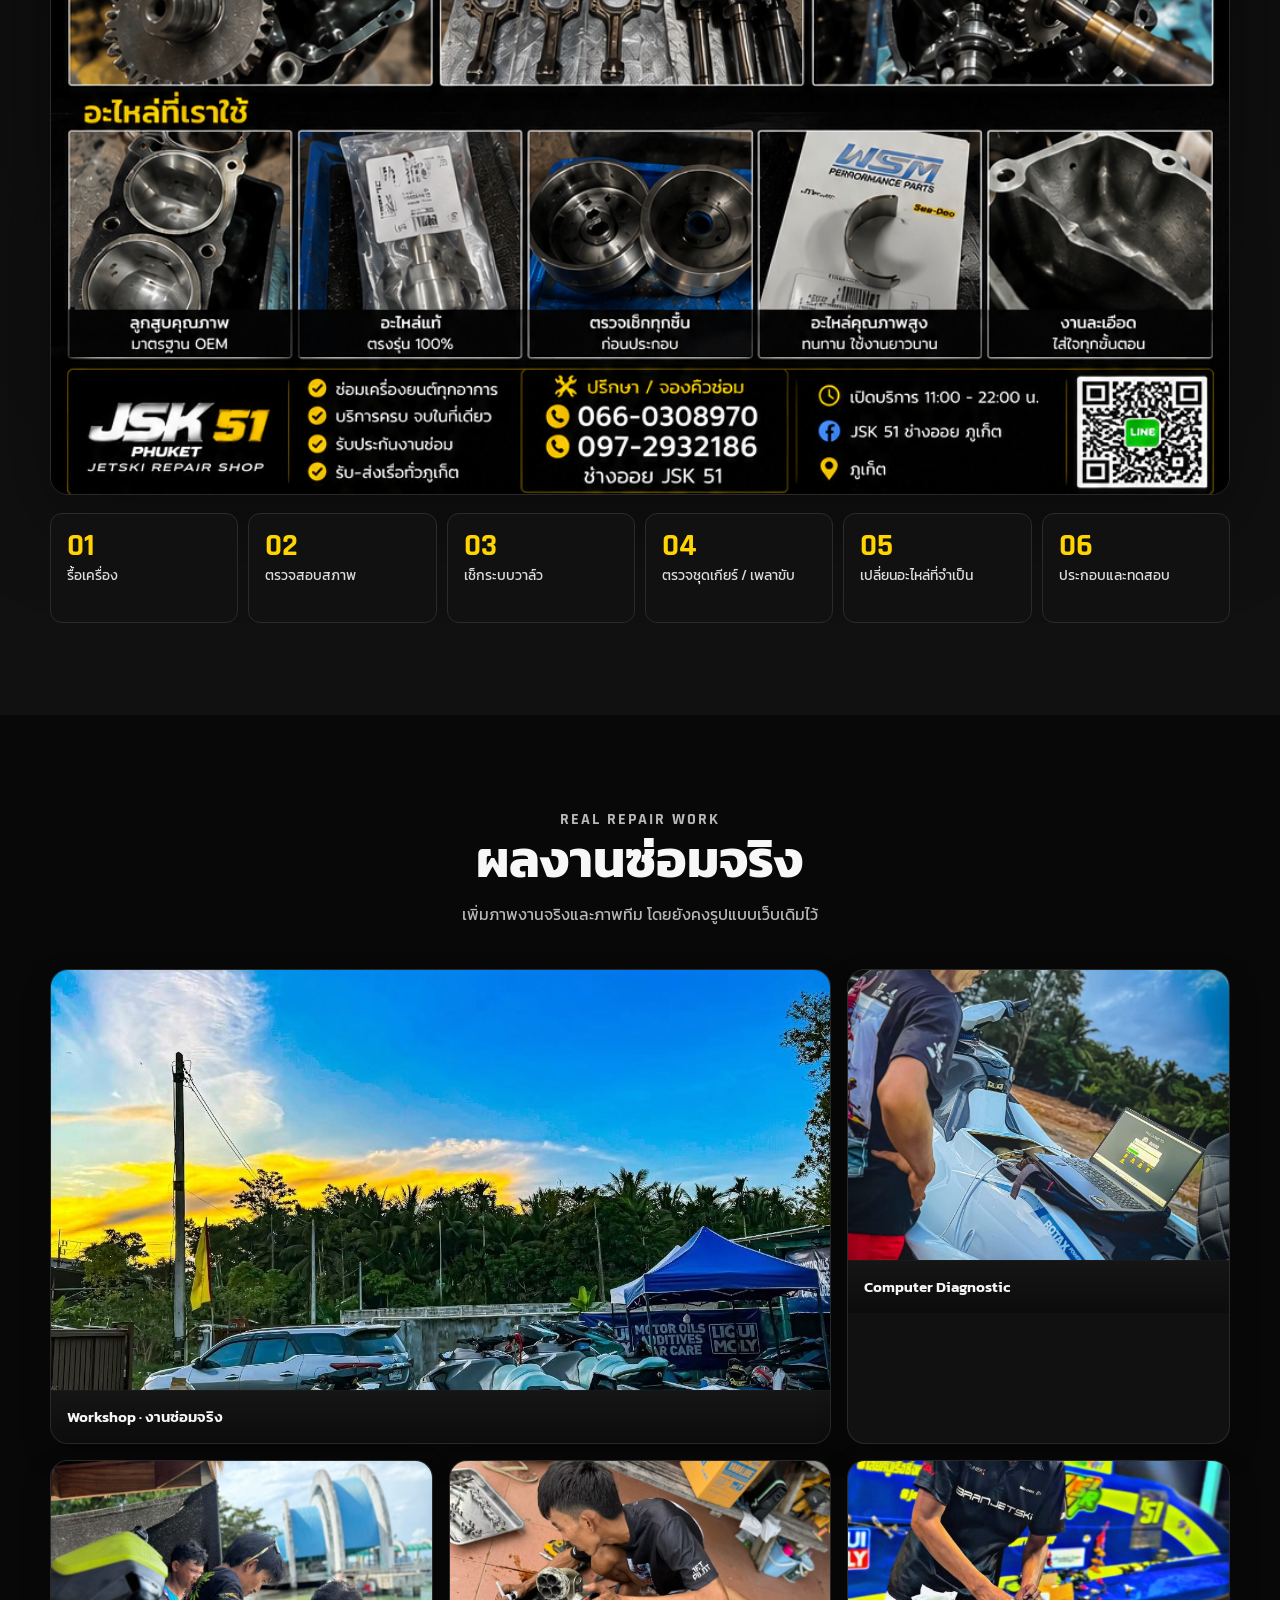
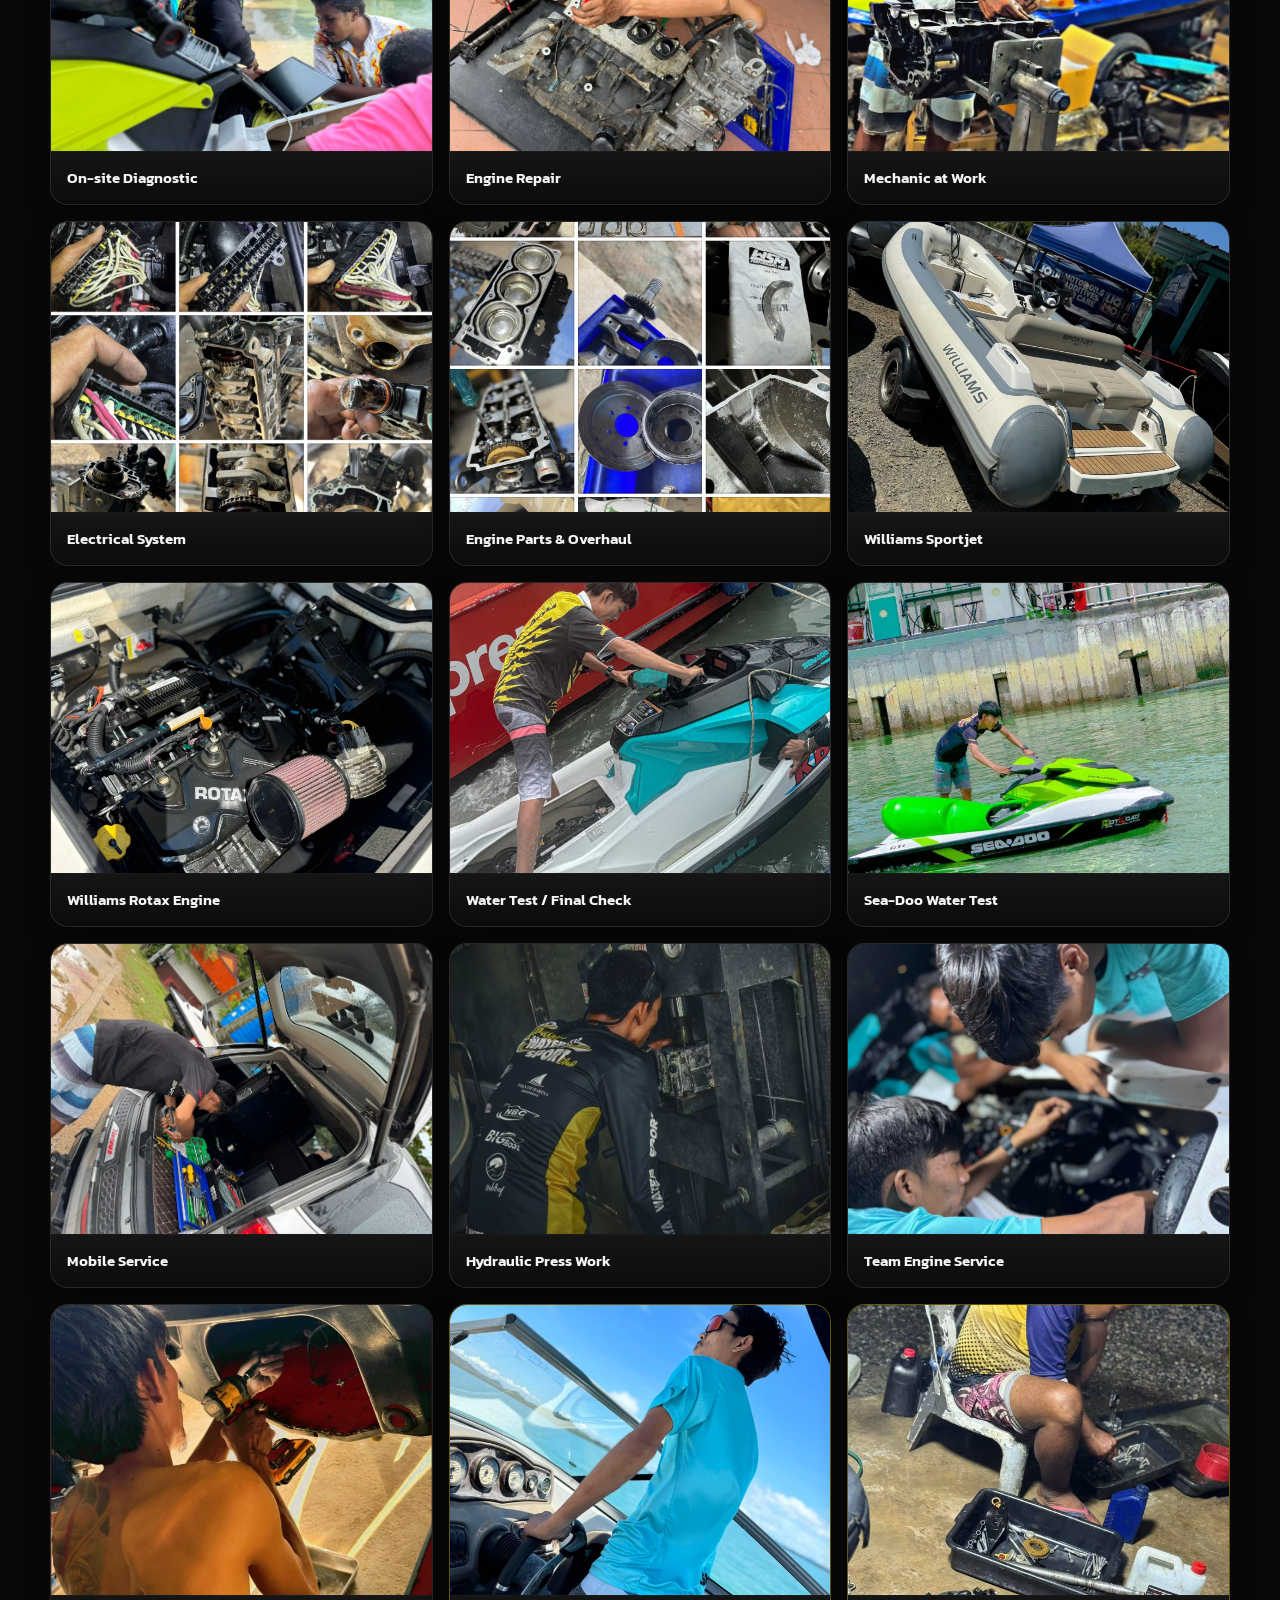
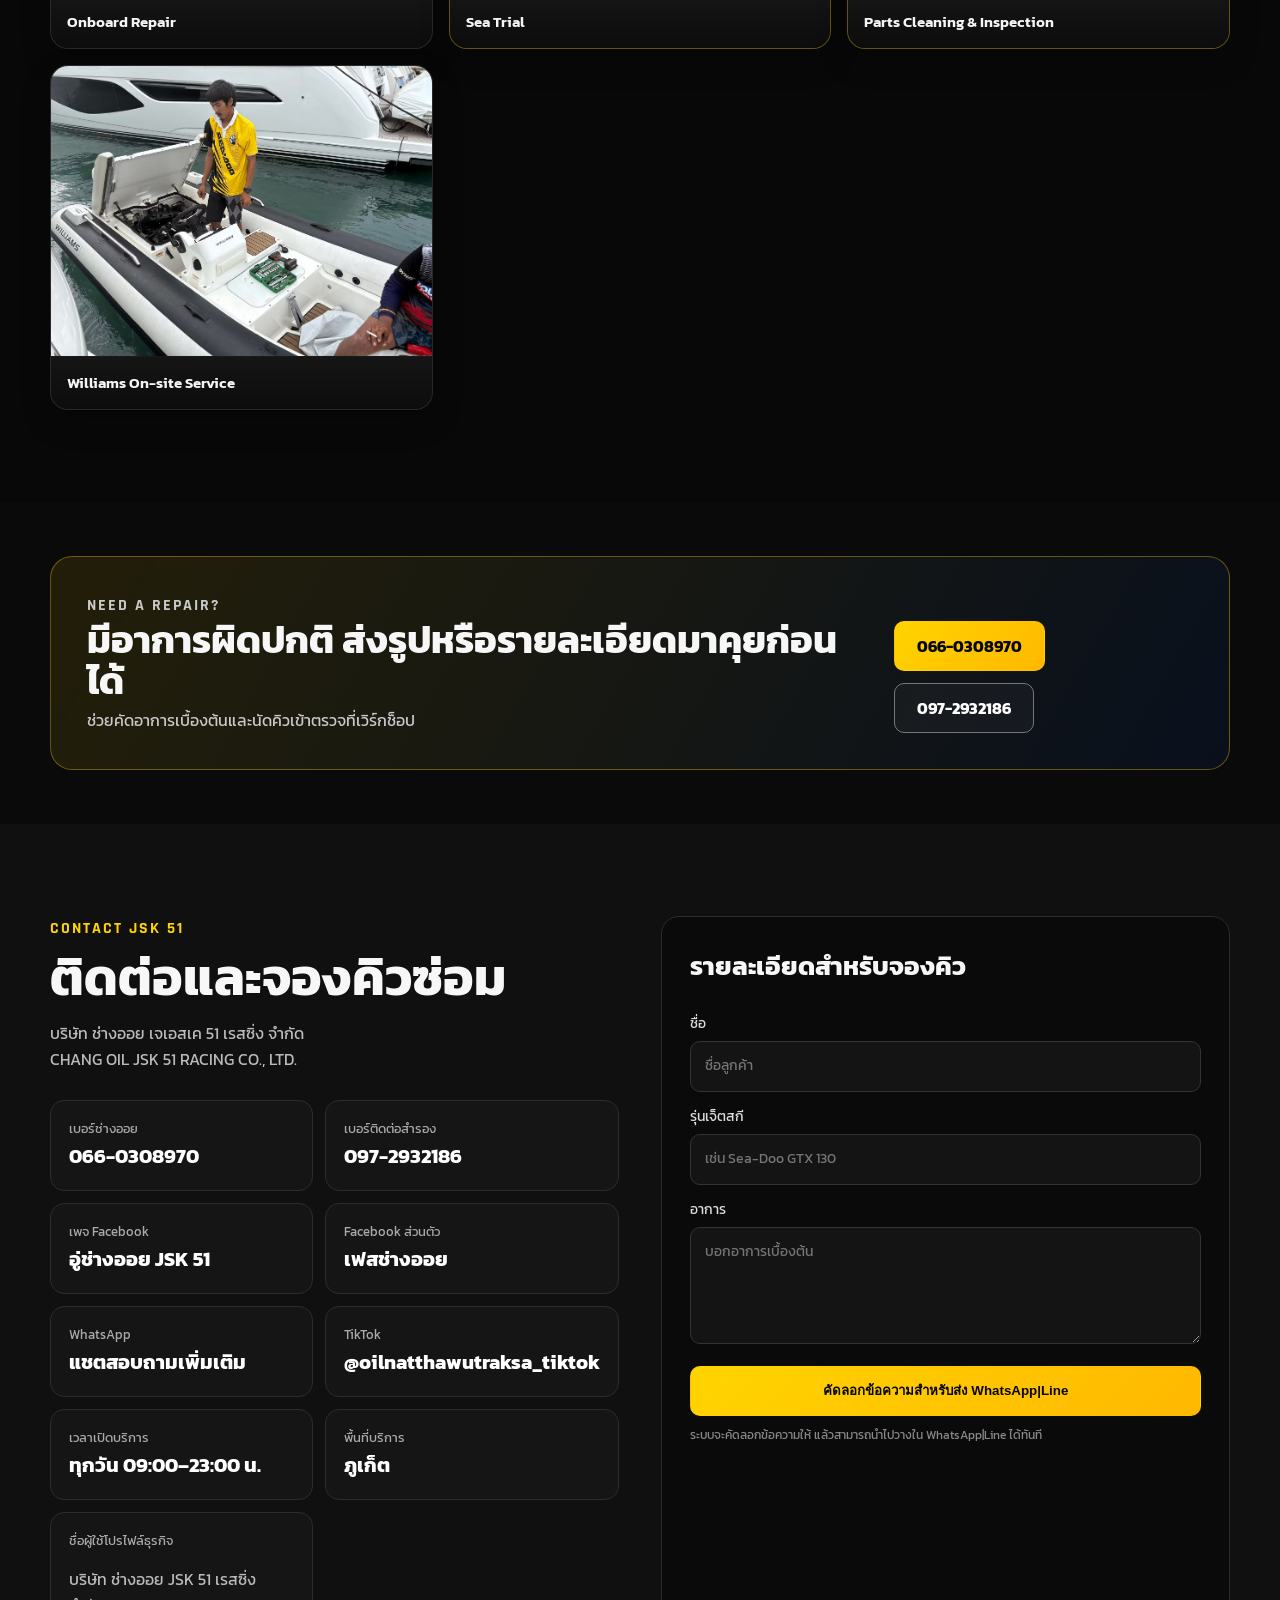
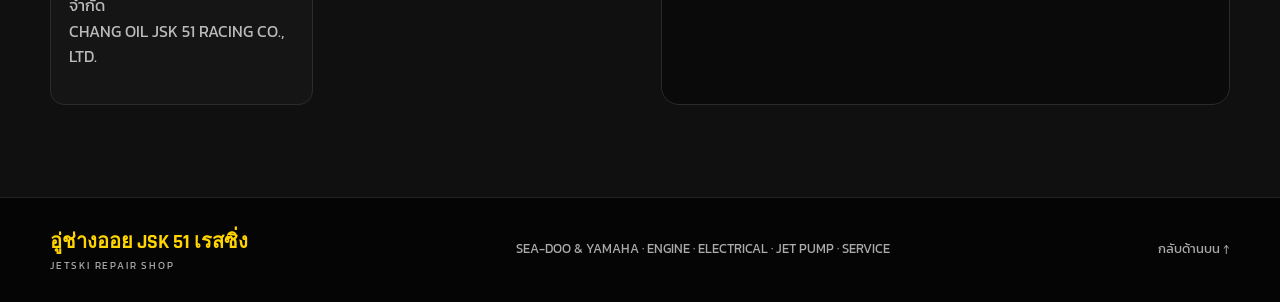
==== commit 78203c6b: "Update index.html" ====
--- a/index.html
+++ b/index.html
@@ -203,8 +203,8 @@
           <label>ชื่อ<input id="name" type="text" placeholder="ชื่อลูกค้า"></label>
           <label>รุ่นเจ็ตสกี<input id="model" type="text" placeholder="เช่น Sea-Doo GTX 130"></label>
           <label>อาการ<textarea id="issue" rows="4" placeholder="บอกอาการเบื้องต้น"></textarea></label>
-          <button class="btn btn-primary full" type="submit">คัดลอกข้อความสำหรับส่ง WhatsApp </button>
-          <p class="form-note" id="formNote">ระบบจะคัดลอกข้อความให้ แล้วสามารถนำไปวางใน WhatsApp ได้ทันที</p>
+          <button class="btn btn-primary full" type="submit">คัดลอกข้อความสำหรับส่ง WhatsApp|Line </button>
+          <p class="form-note" id="formNote">ระบบจะคัดลอกข้อความให้ แล้วสามารถนำไปวางใน WhatsApp|Line ได้ทันที</p>
         </form>
       </div>
     </section>
